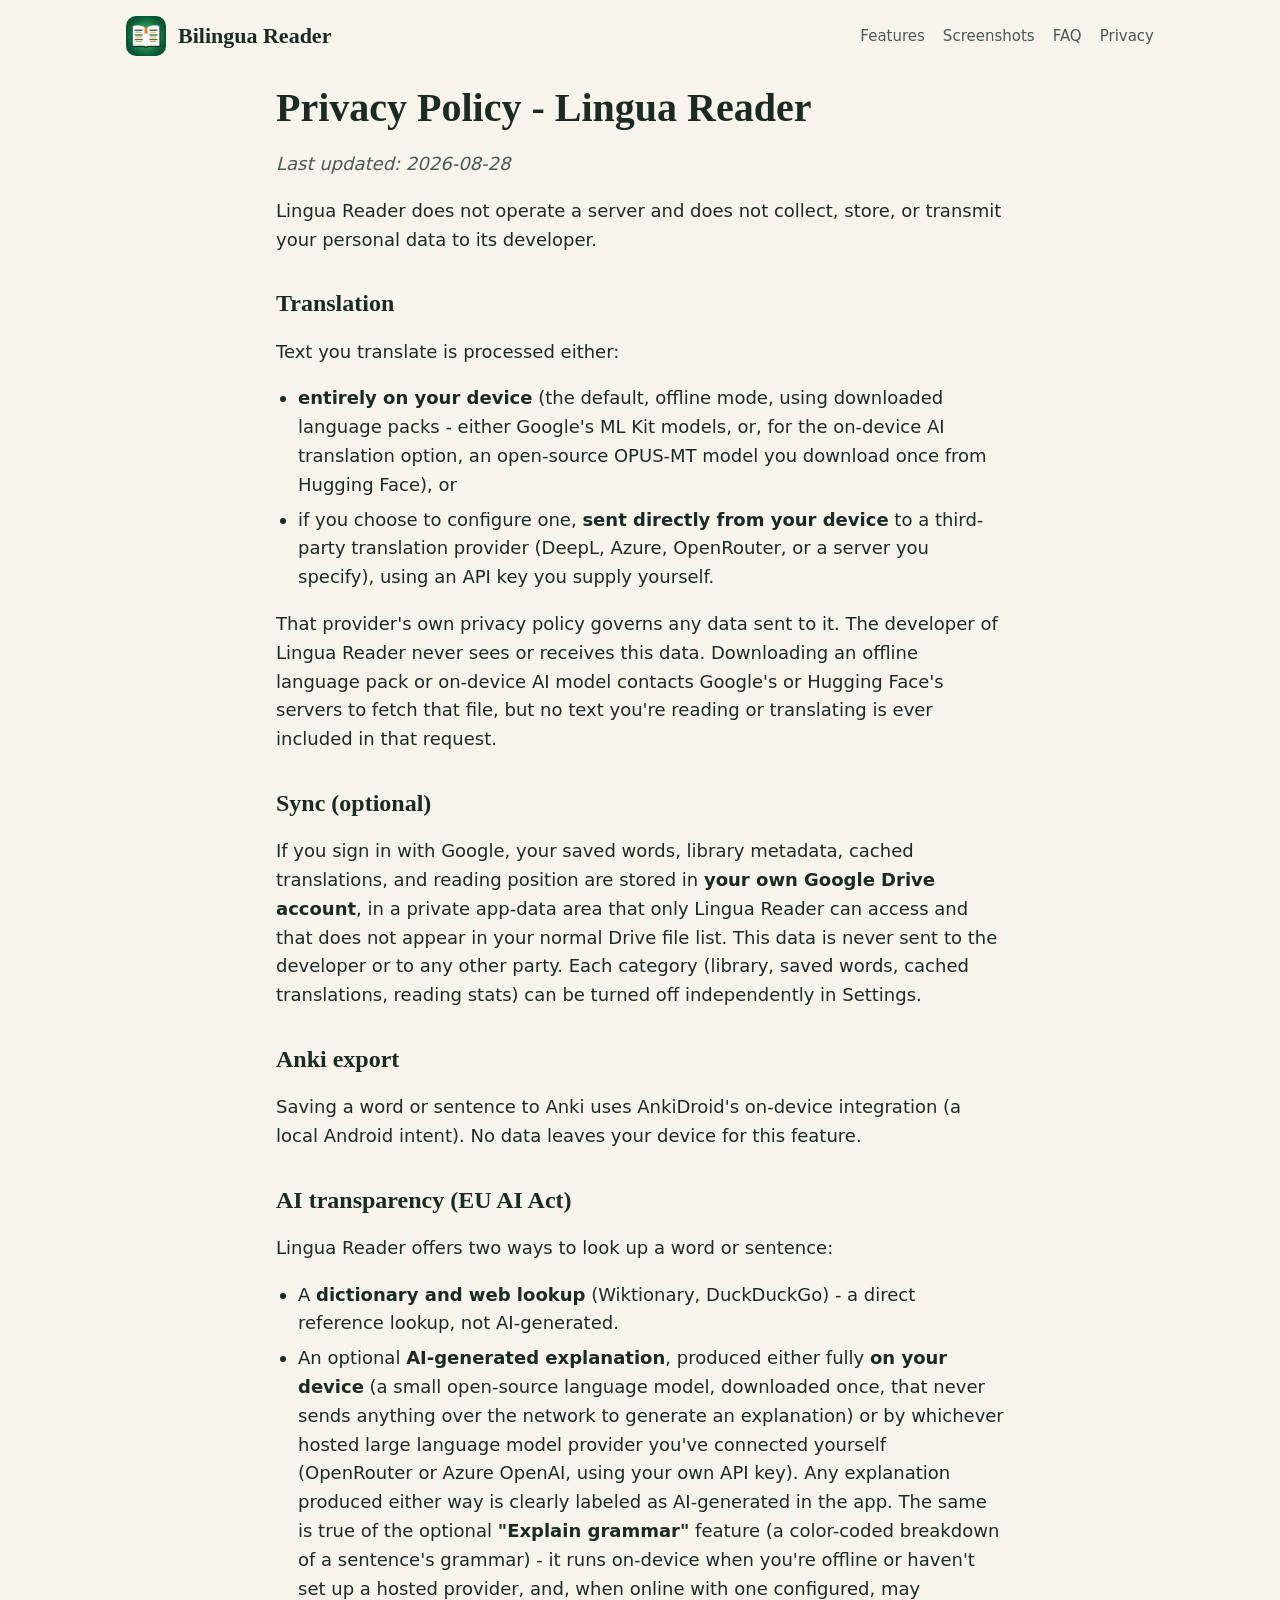
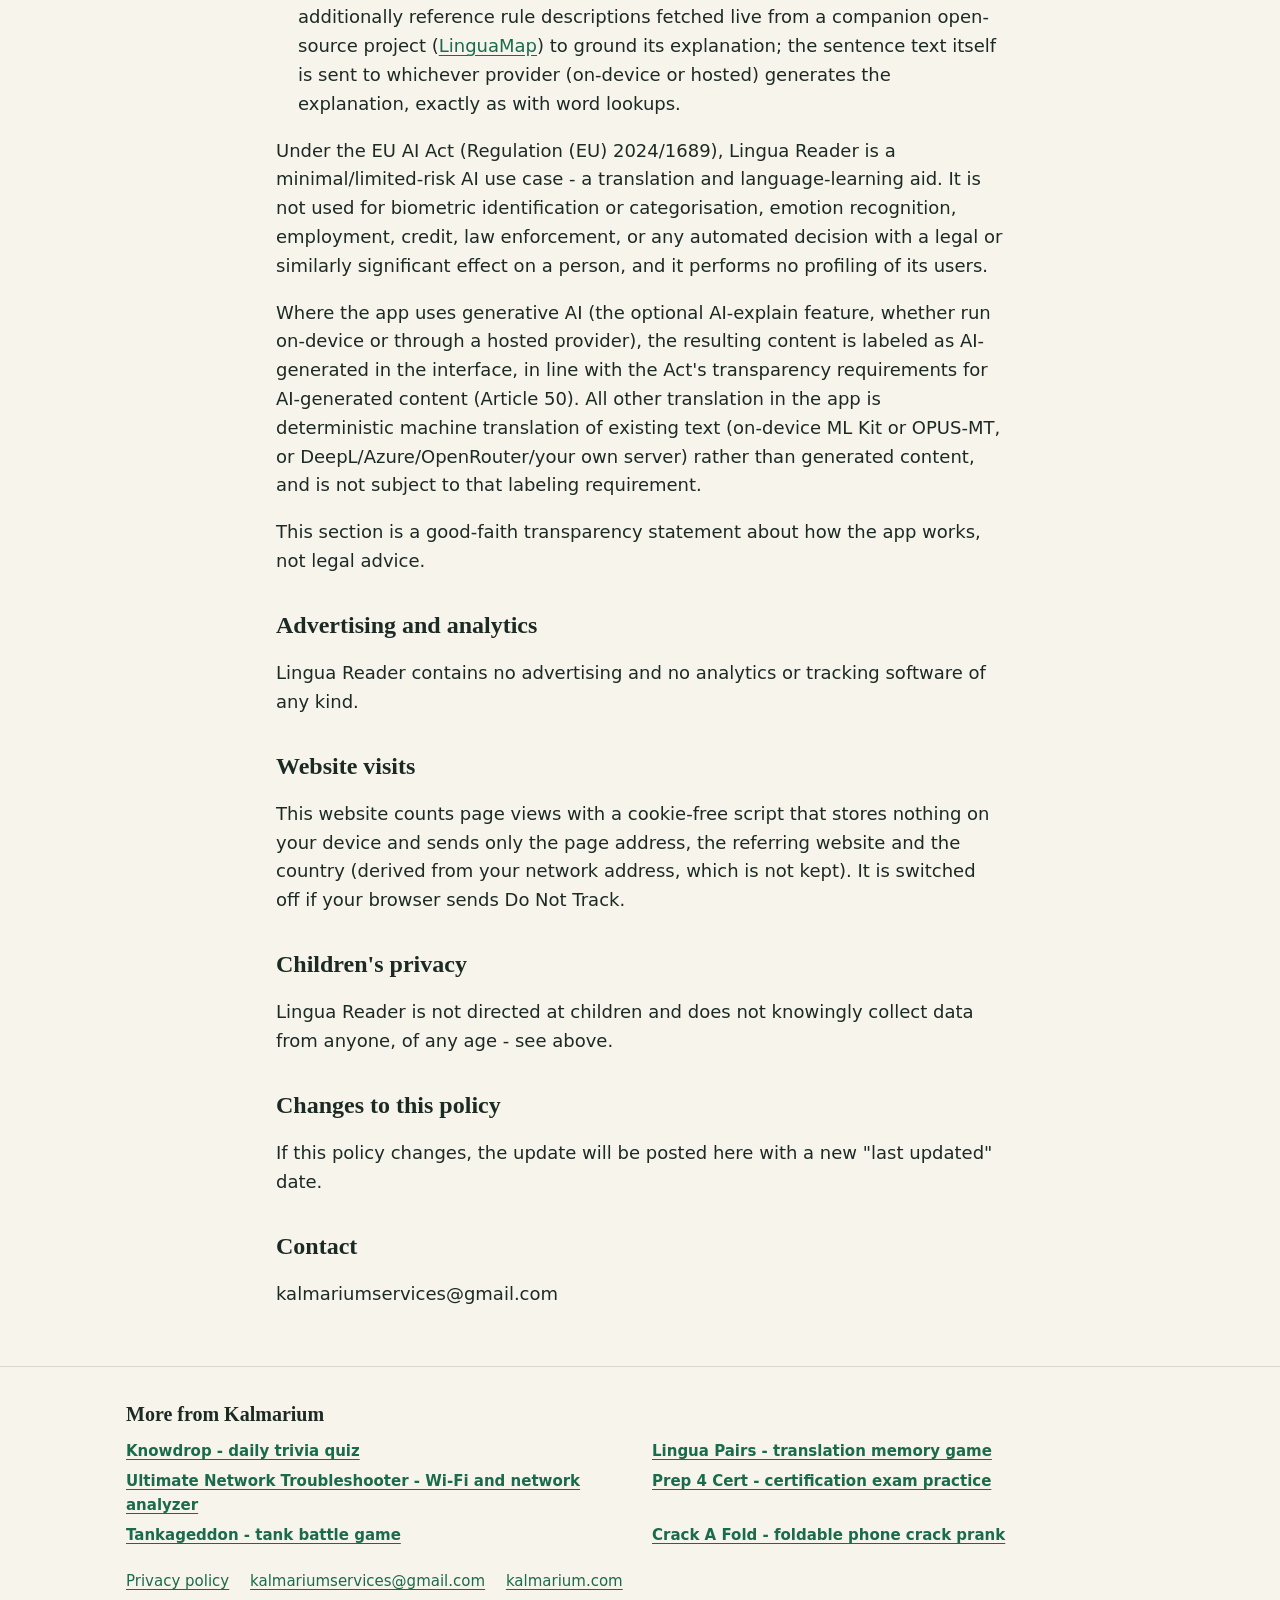
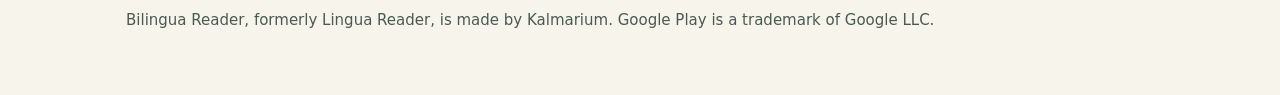
==== privacy-policy.html @ aeceac7e "Add landing page, privacy policy HTML, SEO files and Pages config for bilingua.kalmarium.com Static " ====
<!doctype html>
<html lang="en">
<head>
<meta charset="utf-8">
<meta name="viewport" content="width=device-width, initial-scale=1">
<title>Privacy Policy - Bilingua Reader (Lingua Reader)</title>
<meta name="description" content="Privacy policy for Bilingua Reader, formerly Lingua Reader: no developer server, translation can run on your device, sync uses your own Google Drive.">
<link rel="canonical" href="https://bilingua.kalmarium.com/privacy-policy.html">
<meta name="theme-color" content="#1a6b4b">
<link rel="icon" type="image/png" href="/img/favicon.png">
<link rel="apple-touch-icon" href="/img/apple-touch-icon.png">
<meta property="og:site_name" content="Bilingua Reader">
<meta property="og:type" content="website">
<meta property="og:title" content="Privacy Policy - Bilingua Reader (Lingua Reader)">
<meta property="og:description" content="Privacy policy for Bilingua Reader, formerly Lingua Reader: no developer server, translation can run on your device, sync uses your own Google Drive.">
<meta property="og:url" content="https://bilingua.kalmarium.com/privacy-policy.html">
<meta property="og:image" content="https://bilingua.kalmarium.com/img/og-image.jpg">
<meta property="og:image:width" content="1200">
<meta property="og:image:height" content="630">
<meta property="og:image:alt" content="Bilingua Reader showing a book with each sentence translated underneath">
<meta name="twitter:card" content="summary_large_image">
<meta name="twitter:title" content="Privacy Policy - Bilingua Reader (Lingua Reader)">
<meta name="twitter:description" content="Privacy policy for Bilingua Reader, formerly Lingua Reader: no developer server, translation can run on your device, sync uses your own Google Drive.">
<meta name="twitter:image" content="https://bilingua.kalmarium.com/img/og-image.jpg">
<link rel="stylesheet" href="/style.css">
<script defer src="https://overwatch.kalmarium.com/h.js" data-app="lingua-reader"></script>
</head>
<body>
<a class="skip" href="#main">Skip to content</a>
<header class="site">
  <div class="wrap">
    <a class="brand" href="/"><img src="/img/icon-192.png" width="40" height="40" alt="Bilingua Reader app icon">Bilingua Reader</a>
    <nav aria-label="Main">
      <a href="/#features">Features</a>
      <a href="/#screens">Screenshots</a>
      <a href="/#faq">FAQ</a>
      <a href="/privacy-policy.html">Privacy</a>
    </nav>
  </div>
</header>
<main id="main" class="wrap doc">
<h1>Privacy Policy - Lingua Reader</h1>
<p><em class="updated">Last updated: 2026-08-28</em></p>
<p>Lingua Reader does not operate a server and does not collect, store, or transmit your personal data to its developer.</p>
<h2>Translation</h2>
<p>Text you translate is processed either:</p>
<ul>
<li><strong>entirely on your device</strong> (the default, offline mode, using downloaded language packs - either Google's ML Kit models, or, for the on-device AI translation option, an open-source OPUS-MT model you download once from Hugging Face), or</li>
<li>if you choose to configure one, <strong>sent directly from your device</strong> to a third-party translation provider (DeepL, Azure, OpenRouter, or a server you specify), using an API key you supply yourself.</li>
</ul>
<p>That provider's own privacy policy governs any data sent to it. The developer of Lingua Reader never sees or receives this data. Downloading an offline language pack or on-device AI model contacts Google's or Hugging Face's servers to fetch that file, but no text you're reading or translating is ever included in that request.</p>
<h2>Sync (optional)</h2>
<p>If you sign in with Google, your saved words, library metadata, cached translations, and reading position are stored in <strong>your own Google Drive account</strong>, in a private app-data area that only Lingua Reader can access and that does not appear in your normal Drive file list. This data is never sent to the developer or to any other party. Each category (library, saved words, cached translations, reading stats) can be turned off independently in Settings.</p>
<h2>Anki export</h2>
<p>Saving a word or sentence to Anki uses AnkiDroid's on-device integration (a local Android intent). No data leaves your device for this feature.</p>
<h2>AI transparency (EU AI Act)</h2>
<p>Lingua Reader offers two ways to look up a word or sentence:</p>
<ul>
<li>A <strong>dictionary and web lookup</strong> (Wiktionary, DuckDuckGo) - a direct reference lookup, not AI-generated.</li>
<li>An optional <strong>AI-generated explanation</strong>, produced either fully <strong>on your device</strong> (a small open-source language model, downloaded once, that never sends anything over the network to generate an explanation) or by whichever hosted large language model provider you've connected yourself (OpenRouter or Azure OpenAI, using your own API key). Any explanation produced either way is clearly labeled as AI-generated in the app. The same is true of the optional <strong>"Explain grammar"</strong> feature (a color-coded breakdown of a sentence's grammar) - it runs on-device when you're offline or haven't set up a hosted provider, and, when online with one configured, may additionally reference rule descriptions fetched live from a companion open-source project (<a href="https://github.com/gaborkalmar83/Lucy">LinguaMap</a>) to ground its explanation; the sentence text itself is sent to whichever provider (on-device or hosted) generates the explanation, exactly as with word lookups.</li>
</ul>
<p>Under the EU AI Act (Regulation (EU) 2024/1689), Lingua Reader is a minimal/limited-risk AI use case - a translation and language-learning aid. It is not used for biometric identification or categorisation, emotion recognition, employment, credit, law enforcement, or any automated decision with a legal or similarly significant effect on a person, and it performs no profiling of its users.</p>
<p>Where the app uses generative AI (the optional AI-explain feature, whether run on-device or through a hosted provider), the resulting content is labeled as AI-generated in the interface, in line with the Act's transparency requirements for AI-generated content (Article 50). All other translation in the app is deterministic machine translation of existing text (on-device ML Kit or OPUS-MT, or DeepL/Azure/OpenRouter/your own server) rather than generated content, and is not subject to that labeling requirement.</p>
<p>This section is a good-faith transparency statement about how the app works, not legal advice.</p>
<h2>Advertising and analytics</h2>
<p>Lingua Reader contains no advertising and no analytics or tracking software of any kind.</p>
<h2>Website visits</h2>
<p>This website counts page views with a cookie-free script that stores nothing on your device and sends only the page address, the referring website and the country (derived from your network address, which is not kept). It is switched off if your browser sends Do Not Track.</p>
<h2>Children's privacy</h2>
<p>Lingua Reader is not directed at children and does not knowingly collect data from anyone, of any age - see above.</p>
<h2>Changes to this policy</h2>
<p>If this policy changes, the update will be posted here with a new "last updated" date.</p>
<h2>Contact</h2>
<p>kalmariumservices@gmail.com</p>
</main>
<footer class="site">
  <div class="wrap">
    <h2>More from Kalmarium</h2>
    <ul class="more">
      <li><a href="https://knowdrop.kalmarium.com">Knowdrop - daily trivia quiz</a></li>
      <li><a href="https://lingua.kalmarium.com">Lingua Pairs - translation memory game</a></li>
      <li><a href="https://netcheck.kalmarium.com">Ultimate Network Troubleshooter - Wi-Fi and network analyzer</a></li>
      <li><a href="https://prep4cert.kalmarium.com">Prep 4 Cert - certification exam practice</a></li>
      <li><a href="https://tankageddon.kalmarium.com">Tankageddon - tank battle game</a></li>
      <li><a href="https://crackafold.kalmarium.com">Crack A Fold - foldable phone crack prank</a></li>
    </ul>
    <p class="legal"><a href="/privacy-policy.html">Privacy policy</a> <a href="mailto:kalmariumservices@gmail.com">kalmariumservices@gmail.com</a> <a href="https://kalmarium.com">kalmarium.com</a></p>
    <p>Bilingua Reader, formerly Lingua Reader, is made by Kalmarium. Google Play is a trademark of Google LLC.</p>
  </div>
</footer>
</body>
</html>
---- style.css ----
:root {
  --bg: #f7f4ec;
  --surface: #ffffff;
  --surface-2: #eef5f0;
  --ink: #1c2a24;
  --muted: #4a5a52;
  --green: #1a6b4b;
  --green-ink: #ffffff;
  --accent: #a3560f;
  --line: #d9d6cb;
  --radius: 16px;
  --serif: Georgia, Cambria, "Times New Roman", serif;
  --sans: system-ui, -apple-system, "Segoe UI", Roboto, "Helvetica Neue", Arial, sans-serif;
}
@media (prefers-color-scheme: dark) {
  :root {
    --bg: #121a16;
    --surface: #1a2520;
    --surface-2: #1f2d26;
    --ink: #eee9dd;
    --muted: #b7c2ba;
    --green: #6fd3a0;
    --green-ink: #0e1e16;
    --accent: #e8a05a;
    --line: #2f3d36;
  }
}
* { box-sizing: border-box; }
html { scroll-behavior: smooth; }
body {
  margin: 0;
  background: var(--bg);
  color: var(--ink);
  font: 17px/1.6 var(--sans);
  -webkit-text-size-adjust: 100%;
}
img { max-width: 100%; height: auto; }
a { color: var(--green); text-underline-offset: 3px; }
a:hover { text-decoration-thickness: 2px; }
a:focus-visible, summary:focus-visible { outline: 3px solid var(--accent); outline-offset: 3px; border-radius: 6px; }
.wrap { max-width: 1060px; margin: 0 auto; padding: 0 16px; }
.skip { position: absolute; left: -999px; top: 0; background: var(--green); color: var(--green-ink); padding: 8px 14px; z-index: 10; }
.skip:focus { left: 8px; top: 8px; }

header.site { padding: 16px 0; }
header.site .wrap { display: flex; align-items: center; justify-content: space-between; gap: 12px; flex-wrap: wrap; }
.brand { display: flex; align-items: center; gap: 12px; text-decoration: none; color: var(--ink); font: 700 22px/1.1 var(--serif); }
.brand img { border-radius: 10px; display: block; }
header.site nav { display: flex; gap: 18px; flex-wrap: wrap; font-size: 15px; }
header.site nav a { color: var(--muted); text-decoration: none; padding: 4px 0; }
header.site nav a:hover { color: var(--green); text-decoration: underline; }

.hero { display: grid; gap: 28px; padding: 24px 0 40px; align-items: center; }
.hero h1 { font: 700 clamp(32px, 7vw, 52px)/1.1 var(--serif); margin: 0 0 14px; letter-spacing: -0.01em; }
.hero h1 em { font-style: normal; color: var(--green); }
.lead { font-size: 19px; color: var(--muted); margin: 0 0 22px; max-width: 34em; }
.cta { display: flex; flex-wrap: wrap; align-items: center; gap: 14px 20px; }
.badge { display: inline-block; line-height: 0; border-radius: 10px; }
.badge svg { display: block; height: 56px; width: auto; }
.price-note { margin: 0; font-size: 15px; color: var(--muted); }
.price-note strong { color: var(--ink); }
.pills { list-style: none; padding: 0; margin: 22px 0 0; display: flex; flex-wrap: wrap; gap: 8px; }
.pills li { background: var(--surface-2); color: var(--green); font-weight: 600; font-size: 14px; padding: 5px 12px; border-radius: 999px; border: 1px solid var(--line); }
.hero-shot { justify-self: center; }
.phone { background: #15201b; border-radius: 34px; padding: 10px; width: min(300px, 78vw); box-shadow: 0 18px 40px rgba(0, 0, 0, 0.18); }
.phone img { display: block; border-radius: 25px; width: 100%; }

section { padding: 34px 0; }
section > .wrap > h2, section h2.title { font: 700 clamp(26px, 4.5vw, 34px)/1.2 var(--serif); margin: 0 0 8px; }
.sub { color: var(--muted); margin: 0 0 24px; max-width: 40em; }

.features { display: grid; gap: 14px; grid-template-columns: 1fr; }
.card { background: var(--surface); border: 1px solid var(--line); border-radius: var(--radius); padding: 18px 20px; }
.card h3 { margin: 0 0 6px; font: 700 19px/1.3 var(--serif); }
.card h3::before { content: ""; display: inline-block; width: 10px; height: 10px; border-radius: 50%; background: var(--accent); margin-right: 9px; vertical-align: 1px; }
.card p { margin: 0; color: var(--muted); font-size: 16px; }

.shots { display: grid; gap: 22px; grid-template-columns: repeat(2, 1fr); }
.shots figure { margin: 0; text-align: center; }
.shots img { border-radius: 14px; border: 1px solid var(--line); background: var(--surface); width: 100%; max-width: 260px; }
.shots figcaption { font-size: 14px; color: var(--muted); margin-top: 8px; }

.two { display: grid; gap: 14px; }
.facts { margin: 0; padding-left: 20px; color: var(--muted); }
.facts li { margin: 6px 0; }
.facts strong { color: var(--ink); }

details { background: var(--surface); border: 1px solid var(--line); border-radius: 12px; padding: 0 18px; margin: 0 0 10px; }
summary { cursor: pointer; font-weight: 650; padding: 14px 0; }
details p { margin: 0 0 14px; color: var(--muted); }

.band { background: var(--surface-2); border-top: 1px solid var(--line); border-bottom: 1px solid var(--line); }
.band .cta { margin-top: 4px; }

footer.site { padding: 34px 0 48px; font-size: 15px; color: var(--muted); border-top: 1px solid var(--line); }
footer.site h2 { font: 700 20px/1.3 var(--serif); color: var(--ink); margin: 0 0 12px; }
.more { list-style: none; margin: 0 0 22px; padding: 0; display: grid; gap: 6px 24px; grid-template-columns: 1fr; }
.more a { font-weight: 600; }
.legal a { margin-right: 16px; }

/* Privacy policy page */
.doc { max-width: 760px; padding-bottom: 40px; }
.doc h1 { font: 700 clamp(28px, 6vw, 40px)/1.2 var(--serif); margin: 12px 0 4px; }
.doc h2 { font: 700 24px/1.3 var(--serif); margin: 34px 0 8px; }
.doc em.updated { color: var(--muted); }
.doc ul { padding-left: 22px; }
.doc li { margin: 6px 0; }

@media (min-width: 720px) {
  body { font-size: 18px; }
  .hero { grid-template-columns: 1.25fr 0.75fr; padding: 40px 0 56px; }
  .features { grid-template-columns: repeat(2, 1fr); }
  .shots { grid-template-columns: repeat(4, 1fr); }
  .two { grid-template-columns: repeat(2, 1fr); }
  .more { grid-template-columns: repeat(2, 1fr); }
}
@media (min-width: 980px) {
  .features { grid-template-columns: repeat(3, 1fr); }
}
@media (prefers-reduced-motion: reduce) {
  html { scroll-behavior: auto; }
}
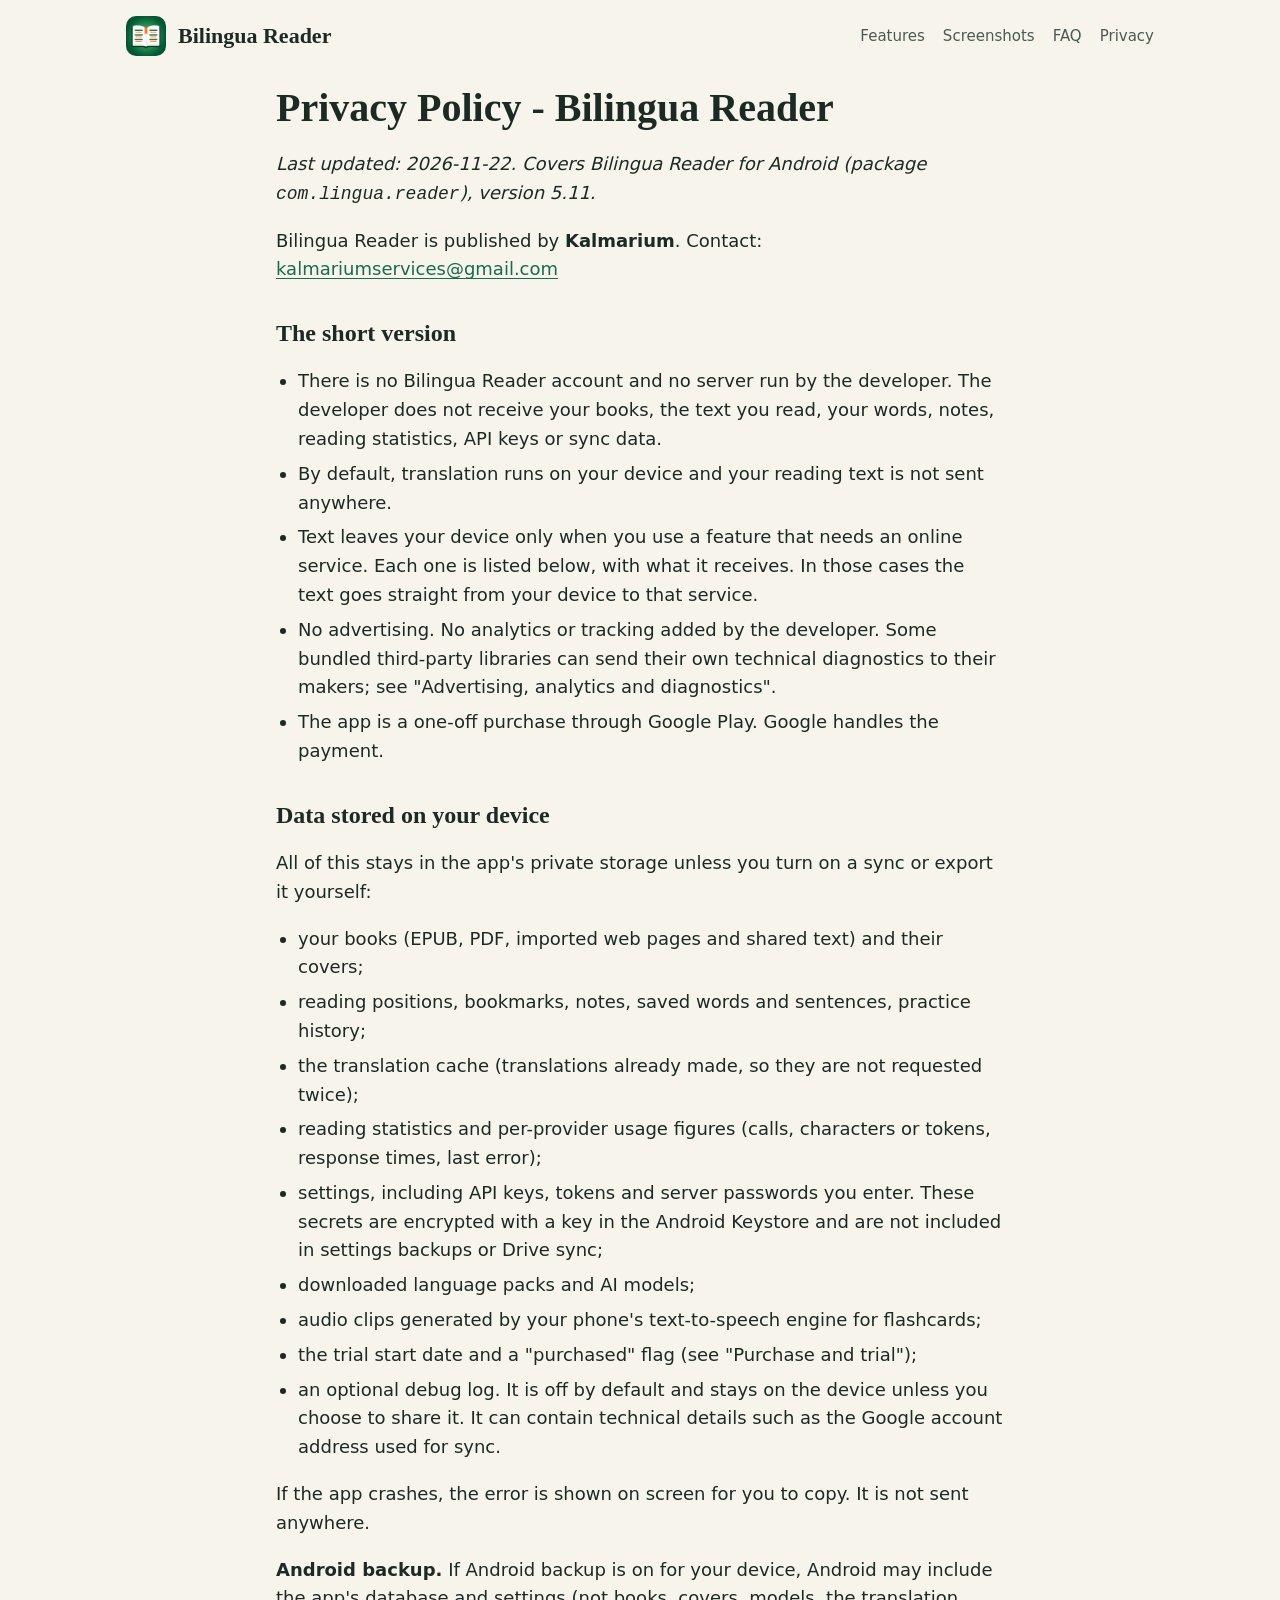
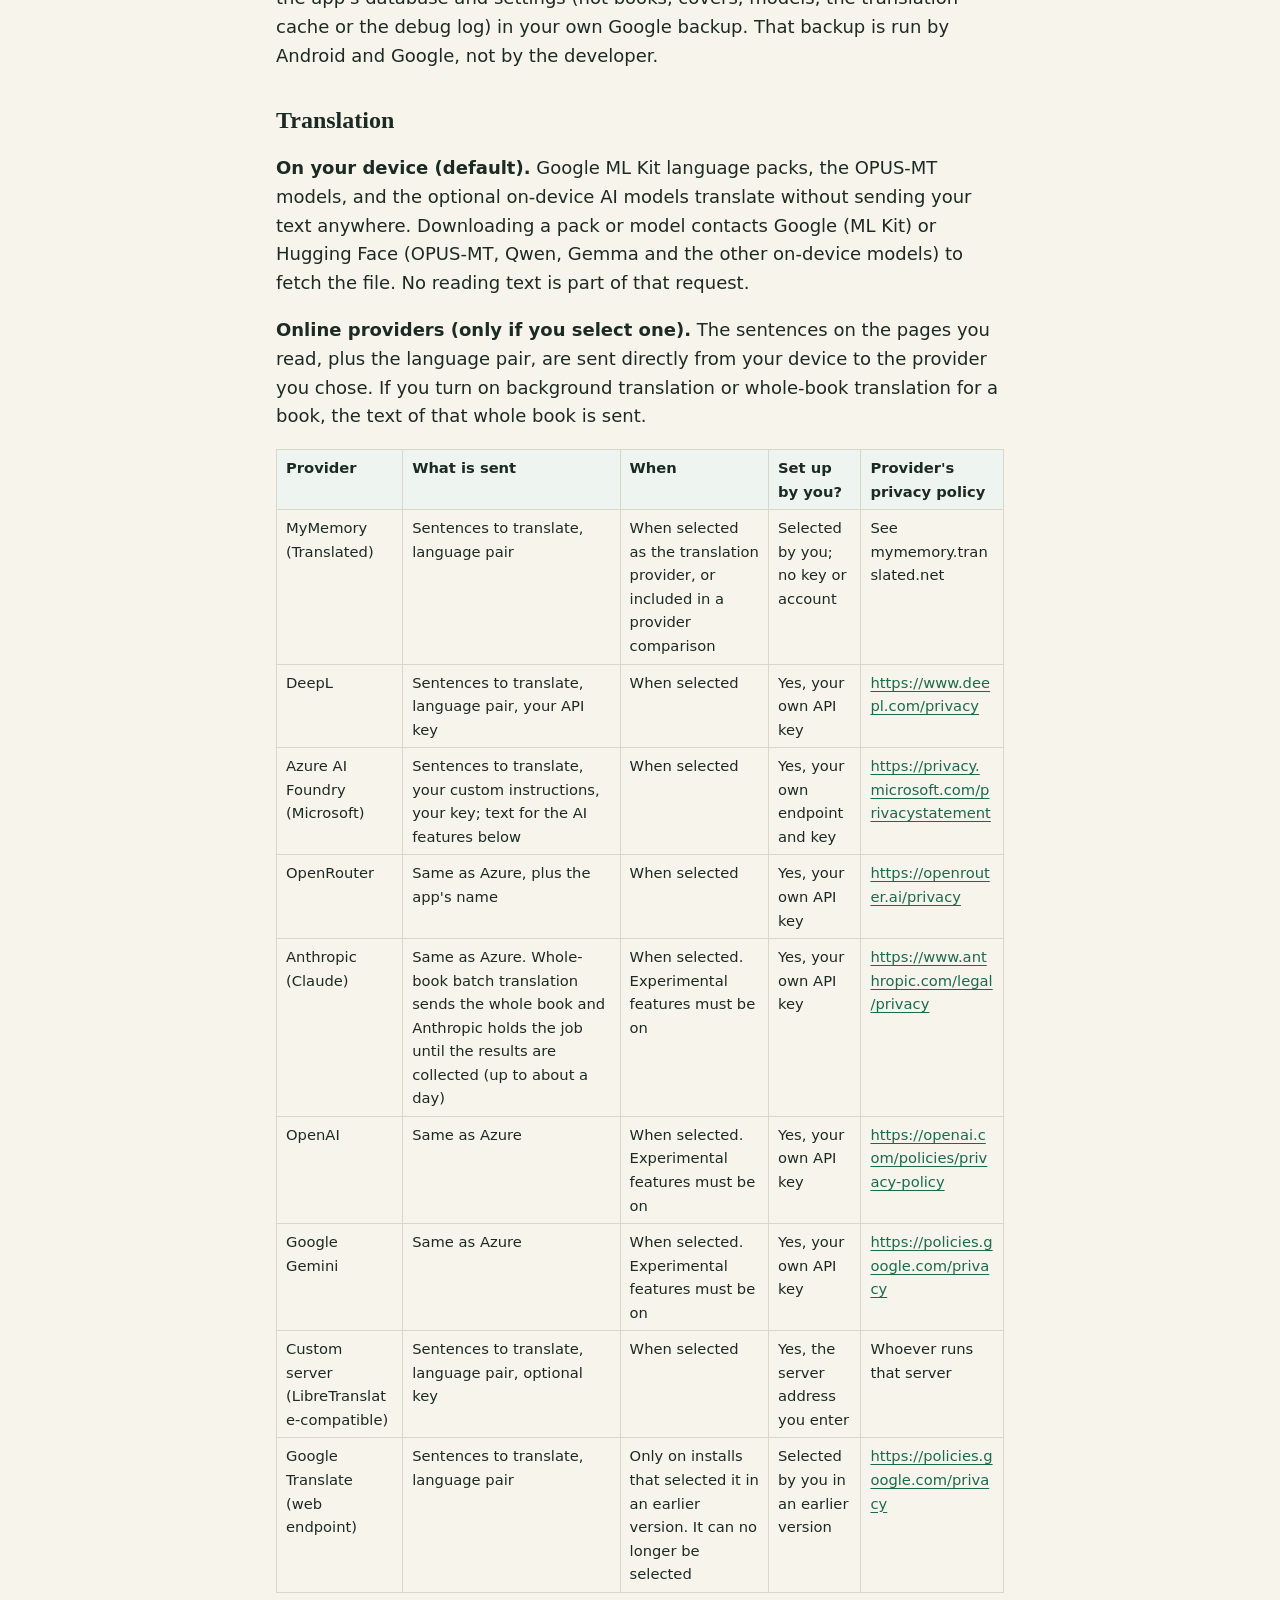
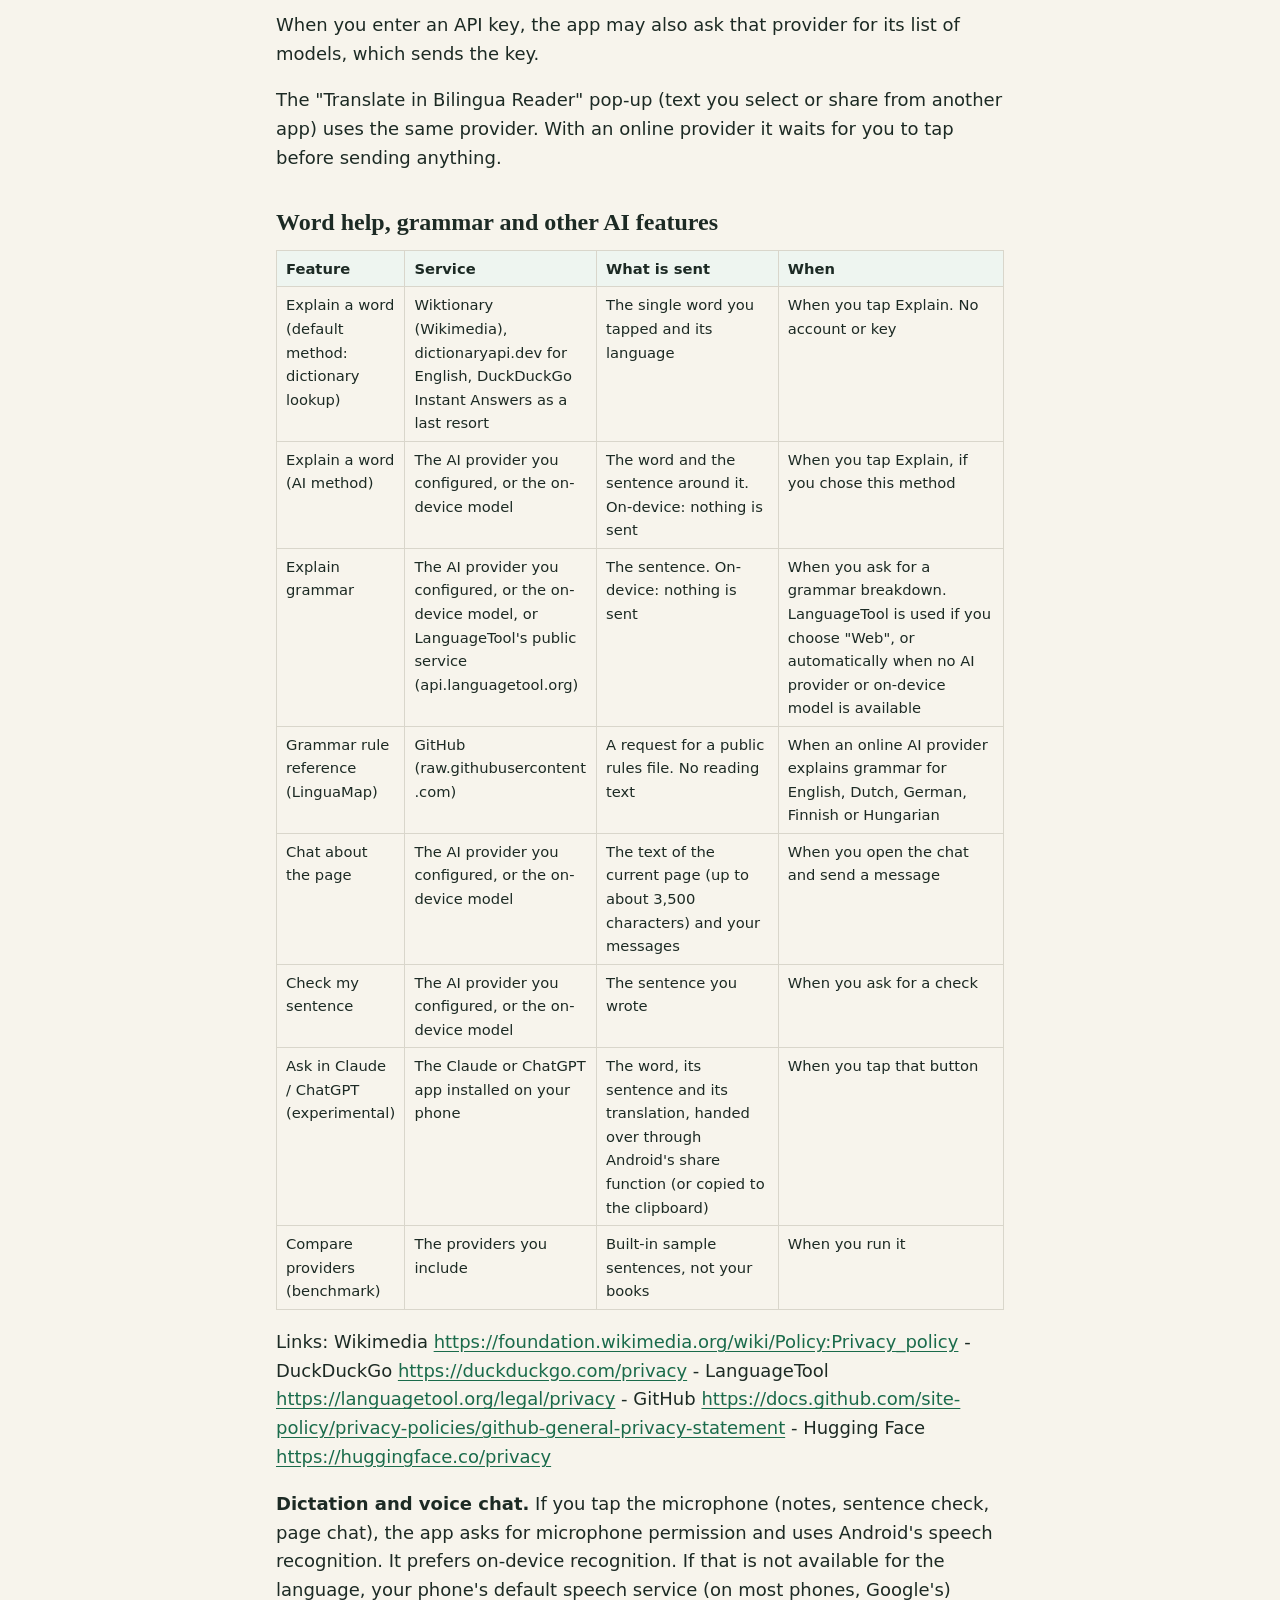
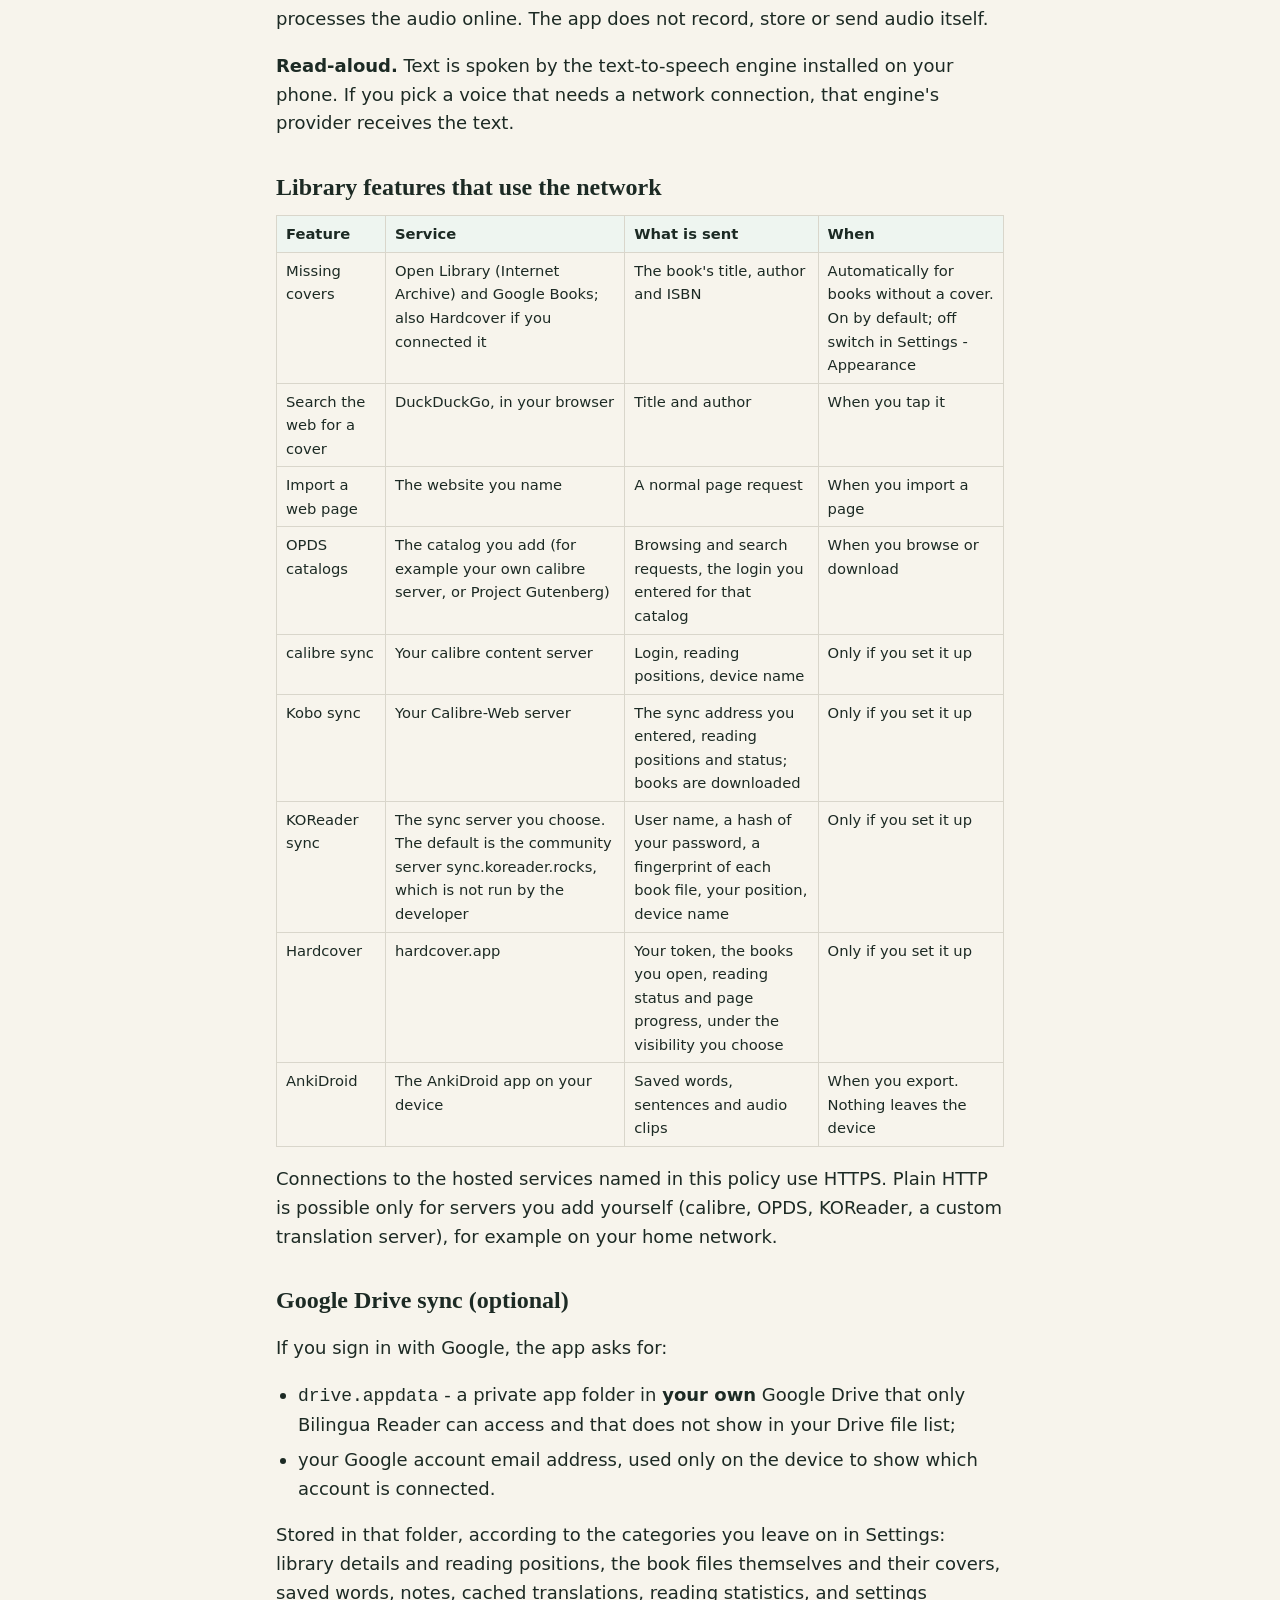
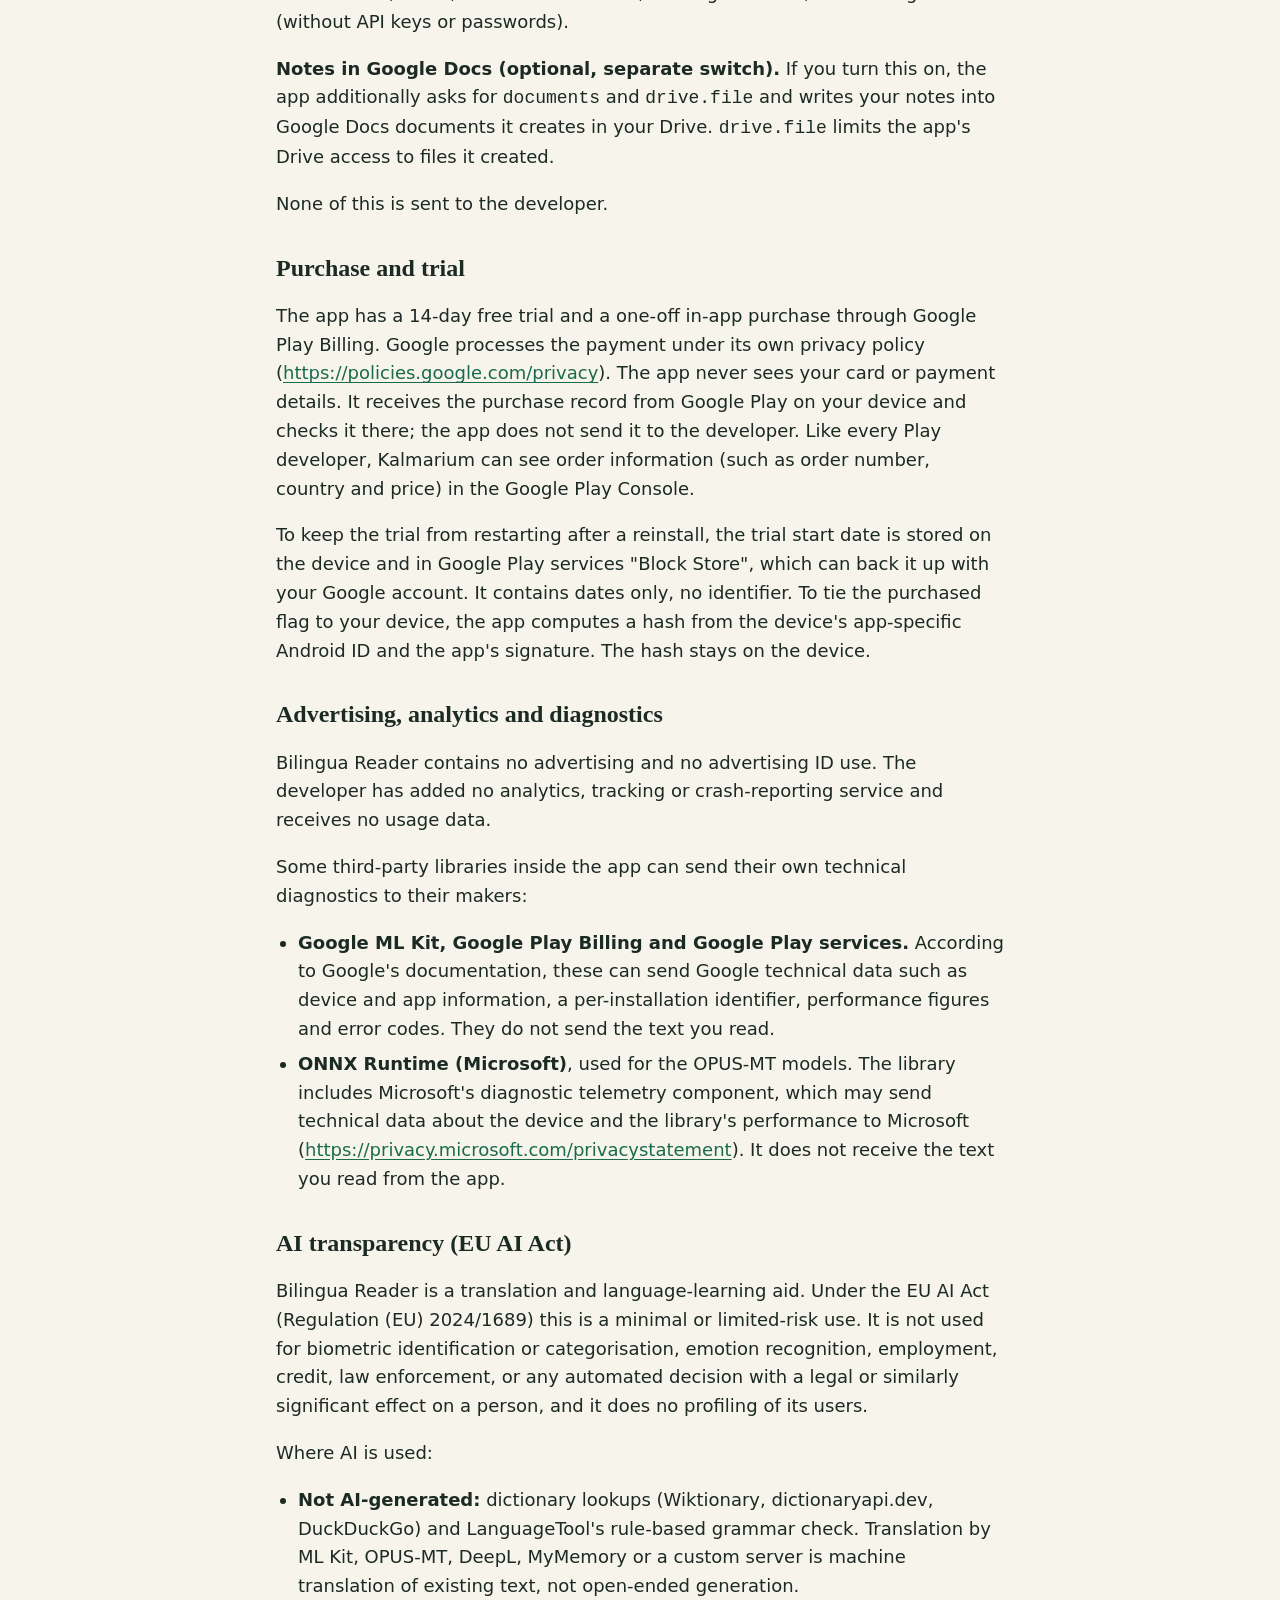
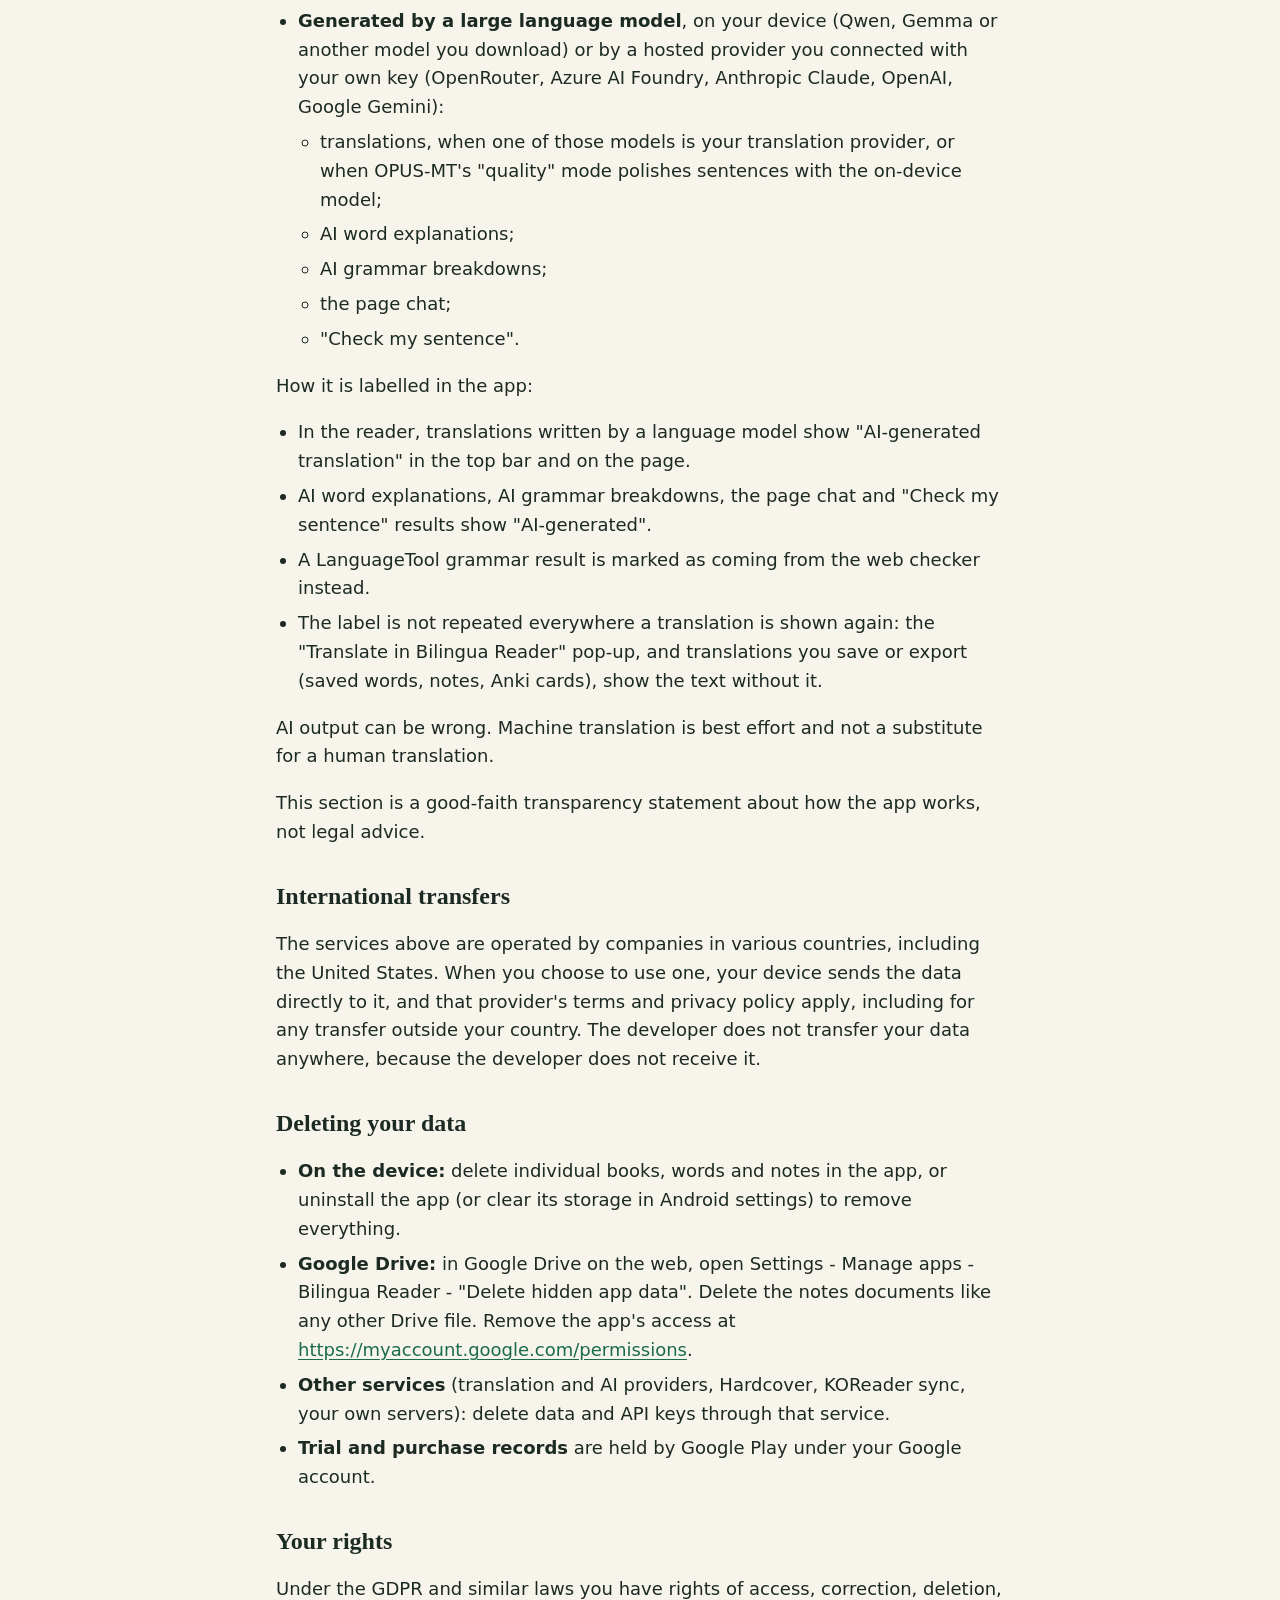
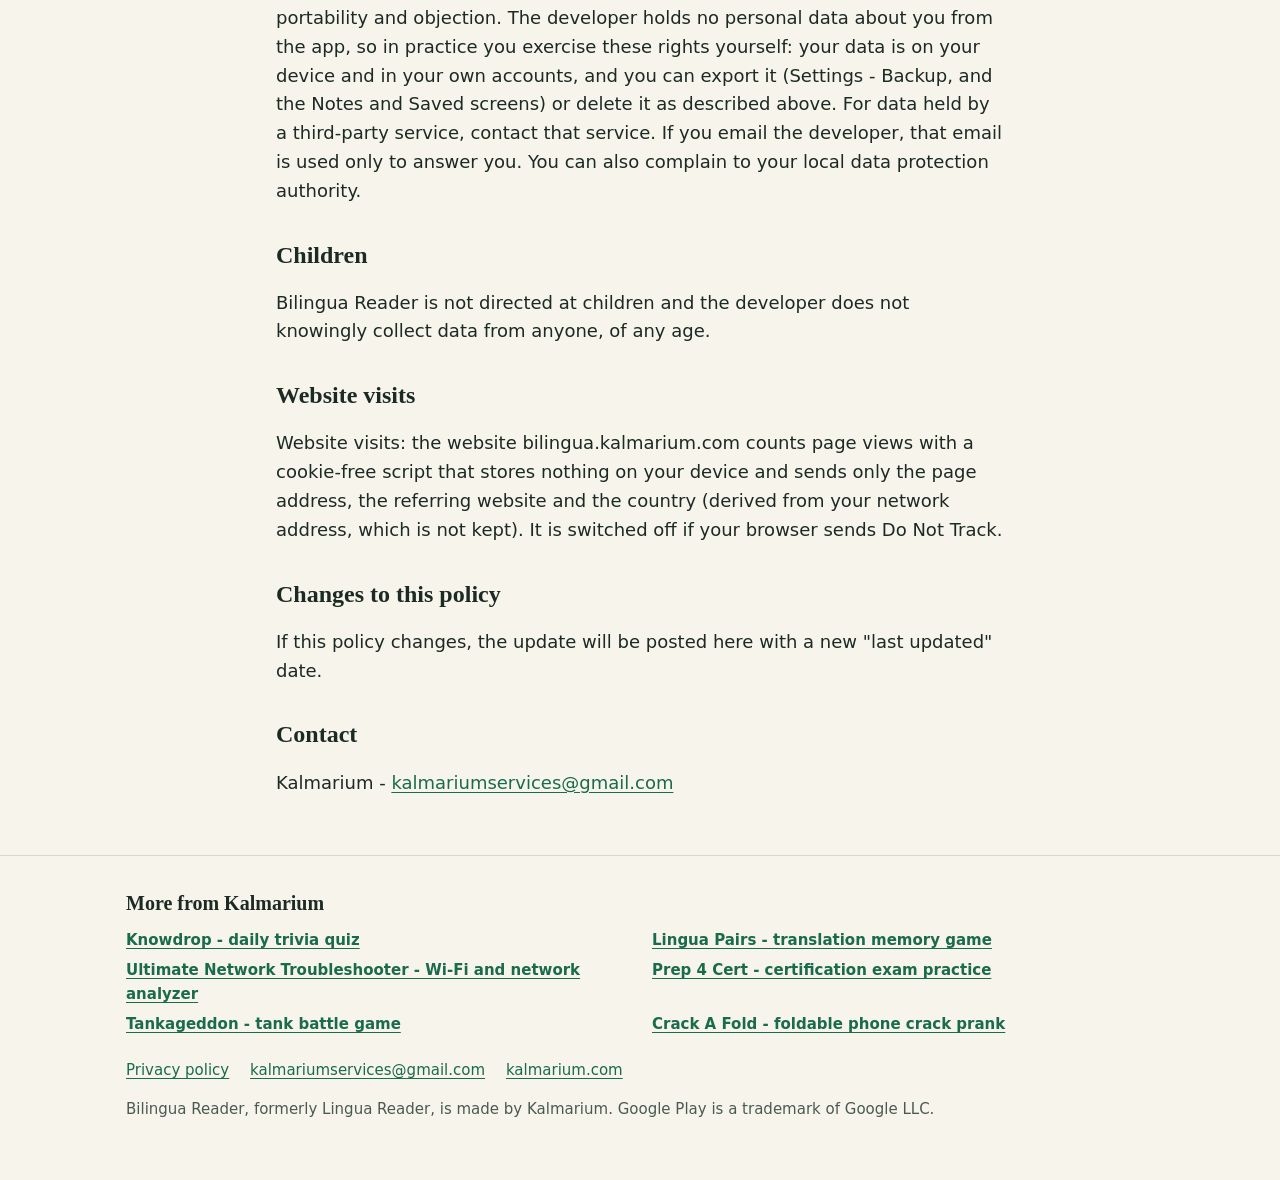
==== commit 2d8d0940: "Privacy policy rewritten to match app 5.11: all providers, sync integrations, billing, diagnostics, " ====
--- a/privacy-policy.html
+++ b/privacy-policy.html
@@ -3,24 +3,24 @@
 <head>
 <meta charset="utf-8">
 <meta name="viewport" content="width=device-width, initial-scale=1">
-<title>Privacy Policy - Bilingua Reader (Lingua Reader)</title>
-<meta name="description" content="Privacy policy for Bilingua Reader, formerly Lingua Reader: no developer server, translation can run on your device, sync uses your own Google Drive.">
+<title>Privacy Policy - Bilingua Reader</title>
+<meta name="description" content="Privacy policy for Bilingua Reader: no developer server, no ads, translation on your device by default, and exactly which optional services receive text when you use them.">
 <link rel="canonical" href="https://bilingua.kalmarium.com/privacy-policy.html">
 <meta name="theme-color" content="#1a6b4b">
 <link rel="icon" type="image/png" href="/img/favicon.png">
 <link rel="apple-touch-icon" href="/img/apple-touch-icon.png">
 <meta property="og:site_name" content="Bilingua Reader">
 <meta property="og:type" content="website">
-<meta property="og:title" content="Privacy Policy - Bilingua Reader (Lingua Reader)">
-<meta property="og:description" content="Privacy policy for Bilingua Reader, formerly Lingua Reader: no developer server, translation can run on your device, sync uses your own Google Drive.">
+<meta property="og:title" content="Privacy Policy - Bilingua Reader">
+<meta property="og:description" content="Privacy policy for Bilingua Reader: no developer server, no ads, and exactly which optional services receive text.">
 <meta property="og:url" content="https://bilingua.kalmarium.com/privacy-policy.html">
 <meta property="og:image" content="https://bilingua.kalmarium.com/img/og-image.jpg">
 <meta property="og:image:width" content="1200">
 <meta property="og:image:height" content="630">
 <meta property="og:image:alt" content="Bilingua Reader showing a book with each sentence translated underneath">
 <meta name="twitter:card" content="summary_large_image">
-<meta name="twitter:title" content="Privacy Policy - Bilingua Reader (Lingua Reader)">
-<meta name="twitter:description" content="Privacy policy for Bilingua Reader, formerly Lingua Reader: no developer server, translation can run on your device, sync uses your own Google Drive.">
+<meta name="twitter:title" content="Privacy Policy - Bilingua Reader">
+<meta name="twitter:description" content="Privacy policy for Bilingua Reader: no developer server, no ads, and exactly which optional services receive text.">
 <meta name="twitter:image" content="https://bilingua.kalmarium.com/img/og-image.jpg">
 <link rel="stylesheet" href="/style.css">
 <script defer src="https://overwatch.kalmarium.com/h.js" data-app="lingua-reader"></script>
@@ -39,39 +39,300 @@
   </div>
 </header>
 <main id="main" class="wrap doc">
-<h1>Privacy Policy - Lingua Reader</h1>
-<p><em class="updated">Last updated: 2026-08-28</em></p>
-<p>Lingua Reader does not operate a server and does not collect, store, or transmit your personal data to its developer.</p>
+<h1>Privacy Policy - Bilingua Reader</h1>
+<p><em>Last updated: 2026-11-22. Covers Bilingua Reader for Android (package <code>com.lingua.reader</code>), version 5.11.</em></p>
+<p>Bilingua Reader is published by <strong>Kalmarium</strong>. Contact: <a href="mailto:kalmariumservices@gmail.com">kalmariumservices@gmail.com</a></p>
+<h2>The short version</h2>
+<ul>
+<li>There is no Bilingua Reader account and no server run by the developer. The developer does not receive your books, the text you read, your words, notes, reading statistics, API keys or sync data.</li>
+<li>By default, translation runs on your device and your reading text is not sent anywhere.</li>
+<li>Text leaves your device only when you use a feature that needs an online service. Each one is listed below, with what it receives. In those cases the text goes straight from your device to that service.</li>
+<li>No advertising. No analytics or tracking added by the developer. Some bundled third-party libraries can send their own technical diagnostics to their makers; see &quot;Advertising, analytics and diagnostics&quot;.</li>
+<li>The app is a one-off purchase through Google Play. Google handles the payment.</li>
+</ul>
+<h2>Data stored on your device</h2>
+<p>All of this stays in the app&#39;s private storage unless you turn on a sync or export it yourself:</p>
+<ul>
+<li>your books (EPUB, PDF, imported web pages and shared text) and their covers;</li>
+<li>reading positions, bookmarks, notes, saved words and sentences, practice history;</li>
+<li>the translation cache (translations already made, so they are not requested twice);</li>
+<li>reading statistics and per-provider usage figures (calls, characters or tokens, response times, last error);</li>
+<li>settings, including API keys, tokens and server passwords you enter. These secrets are encrypted with a key in the Android Keystore and are not included in settings backups or Drive sync;</li>
+<li>downloaded language packs and AI models;</li>
+<li>audio clips generated by your phone&#39;s text-to-speech engine for flashcards;</li>
+<li>the trial start date and a &quot;purchased&quot; flag (see &quot;Purchase and trial&quot;);</li>
+<li>an optional debug log. It is off by default and stays on the device unless you choose to share it. It can contain technical details such as the Google account address used for sync.</li>
+</ul>
+<p>If the app crashes, the error is shown on screen for you to copy. It is not sent anywhere.</p>
+<p><strong>Android backup.</strong> If Android backup is on for your device, Android may include the app&#39;s database and settings (not books, covers, models, the translation cache or the debug log) in your own Google backup. That backup is run by Android and Google, not by the developer.</p>
 <h2>Translation</h2>
-<p>Text you translate is processed either:</p>
-<ul>
-<li><strong>entirely on your device</strong> (the default, offline mode, using downloaded language packs - either Google's ML Kit models, or, for the on-device AI translation option, an open-source OPUS-MT model you download once from Hugging Face), or</li>
-<li>if you choose to configure one, <strong>sent directly from your device</strong> to a third-party translation provider (DeepL, Azure, OpenRouter, or a server you specify), using an API key you supply yourself.</li>
-</ul>
-<p>That provider's own privacy policy governs any data sent to it. The developer of Lingua Reader never sees or receives this data. Downloading an offline language pack or on-device AI model contacts Google's or Hugging Face's servers to fetch that file, but no text you're reading or translating is ever included in that request.</p>
-<h2>Sync (optional)</h2>
-<p>If you sign in with Google, your saved words, library metadata, cached translations, and reading position are stored in <strong>your own Google Drive account</strong>, in a private app-data area that only Lingua Reader can access and that does not appear in your normal Drive file list. This data is never sent to the developer or to any other party. Each category (library, saved words, cached translations, reading stats) can be turned off independently in Settings.</p>
-<h2>Anki export</h2>
-<p>Saving a word or sentence to Anki uses AnkiDroid's on-device integration (a local Android intent). No data leaves your device for this feature.</p>
+<p><strong>On your device (default).</strong> Google ML Kit language packs, the OPUS-MT models, and the optional on-device AI models translate without sending your text anywhere. Downloading a pack or model contacts Google (ML Kit) or Hugging Face (OPUS-MT, Qwen, Gemma and the other on-device models) to fetch the file. No reading text is part of that request.</p>
+<p><strong>Online providers (only if you select one).</strong> The sentences on the pages you read, plus the language pair, are sent directly from your device to the provider you chose. If you turn on background translation or whole-book translation for a book, the text of that whole book is sent.</p>
+<div class="table-wrap"><table>
+<thead>
+<tr>
+<th>Provider</th>
+<th>What is sent</th>
+<th>When</th>
+<th>Set up by you?</th>
+<th>Provider&#39;s privacy policy</th>
+</tr>
+</thead>
+<tbody><tr>
+<td>MyMemory (Translated)</td>
+<td>Sentences to translate, language pair</td>
+<td>When selected as the translation provider, or included in a provider comparison</td>
+<td>Selected by you; no key or account</td>
+<td>See mymemory.translated.net</td>
+</tr>
+<tr>
+<td>DeepL</td>
+<td>Sentences to translate, language pair, your API key</td>
+<td>When selected</td>
+<td>Yes, your own API key</td>
+<td><a href="https://www.deepl.com/privacy">https://www.deepl.com/privacy</a></td>
+</tr>
+<tr>
+<td>Azure AI Foundry (Microsoft)</td>
+<td>Sentences to translate, your custom instructions, your key; text for the AI features below</td>
+<td>When selected</td>
+<td>Yes, your own endpoint and key</td>
+<td><a href="https://privacy.microsoft.com/privacystatement">https://privacy.microsoft.com/privacystatement</a></td>
+</tr>
+<tr>
+<td>OpenRouter</td>
+<td>Same as Azure, plus the app&#39;s name</td>
+<td>When selected</td>
+<td>Yes, your own API key</td>
+<td><a href="https://openrouter.ai/privacy">https://openrouter.ai/privacy</a></td>
+</tr>
+<tr>
+<td>Anthropic (Claude)</td>
+<td>Same as Azure. Whole-book batch translation sends the whole book and Anthropic holds the job until the results are collected (up to about a day)</td>
+<td>When selected. Experimental features must be on</td>
+<td>Yes, your own API key</td>
+<td><a href="https://www.anthropic.com/legal/privacy">https://www.anthropic.com/legal/privacy</a></td>
+</tr>
+<tr>
+<td>OpenAI</td>
+<td>Same as Azure</td>
+<td>When selected. Experimental features must be on</td>
+<td>Yes, your own API key</td>
+<td><a href="https://openai.com/policies/privacy-policy">https://openai.com/policies/privacy-policy</a></td>
+</tr>
+<tr>
+<td>Google Gemini</td>
+<td>Same as Azure</td>
+<td>When selected. Experimental features must be on</td>
+<td>Yes, your own API key</td>
+<td><a href="https://policies.google.com/privacy">https://policies.google.com/privacy</a></td>
+</tr>
+<tr>
+<td>Custom server (LibreTranslate-compatible)</td>
+<td>Sentences to translate, language pair, optional key</td>
+<td>When selected</td>
+<td>Yes, the server address you enter</td>
+<td>Whoever runs that server</td>
+</tr>
+<tr>
+<td>Google Translate (web endpoint)</td>
+<td>Sentences to translate, language pair</td>
+<td>Only on installs that selected it in an earlier version. It can no longer be selected</td>
+<td>Selected by you in an earlier version</td>
+<td><a href="https://policies.google.com/privacy">https://policies.google.com/privacy</a></td>
+</tr>
+</tbody></table></div>
+<p>When you enter an API key, the app may also ask that provider for its list of models, which sends the key.</p>
+<p>The &quot;Translate in Bilingua Reader&quot; pop-up (text you select or share from another app) uses the same provider. With an online provider it waits for you to tap before sending anything.</p>
+<h2>Word help, grammar and other AI features</h2>
+<div class="table-wrap"><table>
+<thead>
+<tr>
+<th>Feature</th>
+<th>Service</th>
+<th>What is sent</th>
+<th>When</th>
+</tr>
+</thead>
+<tbody><tr>
+<td>Explain a word (default method: dictionary lookup)</td>
+<td>Wiktionary (Wikimedia), dictionaryapi.dev for English, DuckDuckGo Instant Answers as a last resort</td>
+<td>The single word you tapped and its language</td>
+<td>When you tap Explain. No account or key</td>
+</tr>
+<tr>
+<td>Explain a word (AI method)</td>
+<td>The AI provider you configured, or the on-device model</td>
+<td>The word and the sentence around it. On-device: nothing is sent</td>
+<td>When you tap Explain, if you chose this method</td>
+</tr>
+<tr>
+<td>Explain grammar</td>
+<td>The AI provider you configured, or the on-device model, or LanguageTool&#39;s public service (api.languagetool.org)</td>
+<td>The sentence. On-device: nothing is sent</td>
+<td>When you ask for a grammar breakdown. LanguageTool is used if you choose &quot;Web&quot;, or automatically when no AI provider or on-device model is available</td>
+</tr>
+<tr>
+<td>Grammar rule reference (LinguaMap)</td>
+<td>GitHub (raw.githubusercontent.com)</td>
+<td>A request for a public rules file. No reading text</td>
+<td>When an online AI provider explains grammar for English, Dutch, German, Finnish or Hungarian</td>
+</tr>
+<tr>
+<td>Chat about the page</td>
+<td>The AI provider you configured, or the on-device model</td>
+<td>The text of the current page (up to about 3,500 characters) and your messages</td>
+<td>When you open the chat and send a message</td>
+</tr>
+<tr>
+<td>Check my sentence</td>
+<td>The AI provider you configured, or the on-device model</td>
+<td>The sentence you wrote</td>
+<td>When you ask for a check</td>
+</tr>
+<tr>
+<td>Ask in Claude / ChatGPT (experimental)</td>
+<td>The Claude or ChatGPT app installed on your phone</td>
+<td>The word, its sentence and its translation, handed over through Android&#39;s share function (or copied to the clipboard)</td>
+<td>When you tap that button</td>
+</tr>
+<tr>
+<td>Compare providers (benchmark)</td>
+<td>The providers you include</td>
+<td>Built-in sample sentences, not your books</td>
+<td>When you run it</td>
+</tr>
+</tbody></table></div>
+<p>Links: Wikimedia <a href="https://foundation.wikimedia.org/wiki/Policy:Privacy_policy">https://foundation.wikimedia.org/wiki/Policy:Privacy_policy</a> - DuckDuckGo <a href="https://duckduckgo.com/privacy">https://duckduckgo.com/privacy</a> - LanguageTool <a href="https://languagetool.org/legal/privacy">https://languagetool.org/legal/privacy</a> - GitHub <a href="https://docs.github.com/site-policy/privacy-policies/github-general-privacy-statement">https://docs.github.com/site-policy/privacy-policies/github-general-privacy-statement</a> - Hugging Face <a href="https://huggingface.co/privacy">https://huggingface.co/privacy</a></p>
+<p><strong>Dictation and voice chat.</strong> If you tap the microphone (notes, sentence check, page chat), the app asks for microphone permission and uses Android&#39;s speech recognition. It prefers on-device recognition. If that is not available for the language, your phone&#39;s default speech service (on most phones, Google&#39;s) processes the audio online. The app does not record, store or send audio itself.</p>
+<p><strong>Read-aloud.</strong> Text is spoken by the text-to-speech engine installed on your phone. If you pick a voice that needs a network connection, that engine&#39;s provider receives the text.</p>
+<h2>Library features that use the network</h2>
+<div class="table-wrap"><table>
+<thead>
+<tr>
+<th>Feature</th>
+<th>Service</th>
+<th>What is sent</th>
+<th>When</th>
+</tr>
+</thead>
+<tbody><tr>
+<td>Missing covers</td>
+<td>Open Library (Internet Archive) and Google Books; also Hardcover if you connected it</td>
+<td>The book&#39;s title, author and ISBN</td>
+<td>Automatically for books without a cover. On by default; off switch in Settings - Appearance</td>
+</tr>
+<tr>
+<td>Search the web for a cover</td>
+<td>DuckDuckGo, in your browser</td>
+<td>Title and author</td>
+<td>When you tap it</td>
+</tr>
+<tr>
+<td>Import a web page</td>
+<td>The website you name</td>
+<td>A normal page request</td>
+<td>When you import a page</td>
+</tr>
+<tr>
+<td>OPDS catalogs</td>
+<td>The catalog you add (for example your own calibre server, or Project Gutenberg)</td>
+<td>Browsing and search requests, the login you entered for that catalog</td>
+<td>When you browse or download</td>
+</tr>
+<tr>
+<td>calibre sync</td>
+<td>Your calibre content server</td>
+<td>Login, reading positions, device name</td>
+<td>Only if you set it up</td>
+</tr>
+<tr>
+<td>Kobo sync</td>
+<td>Your Calibre-Web server</td>
+<td>The sync address you entered, reading positions and status; books are downloaded</td>
+<td>Only if you set it up</td>
+</tr>
+<tr>
+<td>KOReader sync</td>
+<td>The sync server you choose. The default is the community server sync.koreader.rocks, which is not run by the developer</td>
+<td>User name, a hash of your password, a fingerprint of each book file, your position, device name</td>
+<td>Only if you set it up</td>
+</tr>
+<tr>
+<td>Hardcover</td>
+<td>hardcover.app</td>
+<td>Your token, the books you open, reading status and page progress, under the visibility you choose</td>
+<td>Only if you set it up</td>
+</tr>
+<tr>
+<td>AnkiDroid</td>
+<td>The AnkiDroid app on your device</td>
+<td>Saved words, sentences and audio clips</td>
+<td>When you export. Nothing leaves the device</td>
+</tr>
+</tbody></table></div>
+<p>Connections to the hosted services named in this policy use HTTPS. Plain HTTP is possible only for servers you add yourself (calibre, OPDS, KOReader, a custom translation server), for example on your home network.</p>
+<h2>Google Drive sync (optional)</h2>
+<p>If you sign in with Google, the app asks for:</p>
+<ul>
+<li><code>drive.appdata</code> - a private app folder in <strong>your own</strong> Google Drive that only Bilingua Reader can access and that does not show in your Drive file list;</li>
+<li>your Google account email address, used only on the device to show which account is connected.</li>
+</ul>
+<p>Stored in that folder, according to the categories you leave on in Settings: library details and reading positions, the book files themselves and their covers, saved words, notes, cached translations, reading statistics, and settings (without API keys or passwords).</p>
+<p><strong>Notes in Google Docs (optional, separate switch).</strong> If you turn this on, the app additionally asks for <code>documents</code> and <code>drive.file</code> and writes your notes into Google Docs documents it creates in your Drive. <code>drive.file</code> limits the app&#39;s Drive access to files it created.</p>
+<p>None of this is sent to the developer.</p>
+<h2>Purchase and trial</h2>
+<p>The app has a 14-day free trial and a one-off in-app purchase through Google Play Billing. Google processes the payment under its own privacy policy (<a href="https://policies.google.com/privacy">https://policies.google.com/privacy</a>). The app never sees your card or payment details. It receives the purchase record from Google Play on your device and checks it there; the app does not send it to the developer. Like every Play developer, Kalmarium can see order information (such as order number, country and price) in the Google Play Console.</p>
+<p>To keep the trial from restarting after a reinstall, the trial start date is stored on the device and in Google Play services &quot;Block Store&quot;, which can back it up with your Google account. It contains dates only, no identifier. To tie the purchased flag to your device, the app computes a hash from the device&#39;s app-specific Android ID and the app&#39;s signature. The hash stays on the device.</p>
+<h2>Advertising, analytics and diagnostics</h2>
+<p>Bilingua Reader contains no advertising and no advertising ID use. The developer has added no analytics, tracking or crash-reporting service and receives no usage data.</p>
+<p>Some third-party libraries inside the app can send their own technical diagnostics to their makers:</p>
+<ul>
+<li><strong>Google ML Kit, Google Play Billing and Google Play services.</strong> According to Google&#39;s documentation, these can send Google technical data such as device and app information, a per-installation identifier, performance figures and error codes. They do not send the text you read.</li>
+<li><strong>ONNX Runtime (Microsoft)</strong>, used for the OPUS-MT models. The library includes Microsoft&#39;s diagnostic telemetry component, which may send technical data about the device and the library&#39;s performance to Microsoft (<a href="https://privacy.microsoft.com/privacystatement">https://privacy.microsoft.com/privacystatement</a>). It does not receive the text you read from the app.</li>
+</ul>
 <h2>AI transparency (EU AI Act)</h2>
-<p>Lingua Reader offers two ways to look up a word or sentence:</p>
-<ul>
-<li>A <strong>dictionary and web lookup</strong> (Wiktionary, DuckDuckGo) - a direct reference lookup, not AI-generated.</li>
-<li>An optional <strong>AI-generated explanation</strong>, produced either fully <strong>on your device</strong> (a small open-source language model, downloaded once, that never sends anything over the network to generate an explanation) or by whichever hosted large language model provider you've connected yourself (OpenRouter or Azure OpenAI, using your own API key). Any explanation produced either way is clearly labeled as AI-generated in the app. The same is true of the optional <strong>"Explain grammar"</strong> feature (a color-coded breakdown of a sentence's grammar) - it runs on-device when you're offline or haven't set up a hosted provider, and, when online with one configured, may additionally reference rule descriptions fetched live from a companion open-source project (<a href="https://github.com/gaborkalmar83/Lucy">LinguaMap</a>) to ground its explanation; the sentence text itself is sent to whichever provider (on-device or hosted) generates the explanation, exactly as with word lookups.</li>
-</ul>
-<p>Under the EU AI Act (Regulation (EU) 2024/1689), Lingua Reader is a minimal/limited-risk AI use case - a translation and language-learning aid. It is not used for biometric identification or categorisation, emotion recognition, employment, credit, law enforcement, or any automated decision with a legal or similarly significant effect on a person, and it performs no profiling of its users.</p>
-<p>Where the app uses generative AI (the optional AI-explain feature, whether run on-device or through a hosted provider), the resulting content is labeled as AI-generated in the interface, in line with the Act's transparency requirements for AI-generated content (Article 50). All other translation in the app is deterministic machine translation of existing text (on-device ML Kit or OPUS-MT, or DeepL/Azure/OpenRouter/your own server) rather than generated content, and is not subject to that labeling requirement.</p>
+<p>Bilingua Reader is a translation and language-learning aid. Under the EU AI Act (Regulation (EU) 2024/1689) this is a minimal or limited-risk use. It is not used for biometric identification or categorisation, emotion recognition, employment, credit, law enforcement, or any automated decision with a legal or similarly significant effect on a person, and it does no profiling of its users.</p>
+<p>Where AI is used:</p>
+<ul>
+<li><strong>Not AI-generated:</strong> dictionary lookups (Wiktionary, dictionaryapi.dev, DuckDuckGo) and LanguageTool&#39;s rule-based grammar check. Translation by ML Kit, OPUS-MT, DeepL, MyMemory or a custom server is machine translation of existing text, not open-ended generation.</li>
+<li><strong>Generated by a large language model</strong>, on your device (Qwen, Gemma or another model you download) or by a hosted provider you connected with your own key (OpenRouter, Azure AI Foundry, Anthropic Claude, OpenAI, Google Gemini):<ul>
+<li>translations, when one of those models is your translation provider, or when OPUS-MT&#39;s &quot;quality&quot; mode polishes sentences with the on-device model;</li>
+<li>AI word explanations;</li>
+<li>AI grammar breakdowns;</li>
+<li>the page chat;</li>
+<li>&quot;Check my sentence&quot;.</li>
+</ul>
+</li>
+</ul>
+<p>How it is labelled in the app:</p>
+<ul>
+<li>In the reader, translations written by a language model show &quot;AI-generated translation&quot; in the top bar and on the page.</li>
+<li>AI word explanations, AI grammar breakdowns, the page chat and &quot;Check my sentence&quot; results show &quot;AI-generated&quot;.</li>
+<li>A LanguageTool grammar result is marked as coming from the web checker instead.</li>
+<li>The label is not repeated everywhere a translation is shown again: the &quot;Translate in Bilingua Reader&quot; pop-up, and translations you save or export (saved words, notes, Anki cards), show the text without it.</li>
+</ul>
+<p>AI output can be wrong. Machine translation is best effort and not a substitute for a human translation.</p>
 <p>This section is a good-faith transparency statement about how the app works, not legal advice.</p>
-<h2>Advertising and analytics</h2>
-<p>Lingua Reader contains no advertising and no analytics or tracking software of any kind.</p>
+<h2>International transfers</h2>
+<p>The services above are operated by companies in various countries, including the United States. When you choose to use one, your device sends the data directly to it, and that provider&#39;s terms and privacy policy apply, including for any transfer outside your country. The developer does not transfer your data anywhere, because the developer does not receive it.</p>
+<h2>Deleting your data</h2>
+<ul>
+<li><strong>On the device:</strong> delete individual books, words and notes in the app, or uninstall the app (or clear its storage in Android settings) to remove everything.</li>
+<li><strong>Google Drive:</strong> in Google Drive on the web, open Settings - Manage apps - Bilingua Reader - &quot;Delete hidden app data&quot;. Delete the notes documents like any other Drive file. Remove the app&#39;s access at <a href="https://myaccount.google.com/permissions">https://myaccount.google.com/permissions</a>.</li>
+<li><strong>Other services</strong> (translation and AI providers, Hardcover, KOReader sync, your own servers): delete data and API keys through that service.</li>
+<li><strong>Trial and purchase records</strong> are held by Google Play under your Google account.</li>
+</ul>
+<h2>Your rights</h2>
+<p>Under the GDPR and similar laws you have rights of access, correction, deletion, portability and objection. The developer holds no personal data about you from the app, so in practice you exercise these rights yourself: your data is on your device and in your own accounts, and you can export it (Settings - Backup, and the Notes and Saved screens) or delete it as described above. For data held by a third-party service, contact that service. If you email the developer, that email is used only to answer you. You can also complain to your local data protection authority.</p>
+<h2>Children</h2>
+<p>Bilingua Reader is not directed at children and the developer does not knowingly collect data from anyone, of any age.</p>
 <h2>Website visits</h2>
-<p>This website counts page views with a cookie-free script that stores nothing on your device and sends only the page address, the referring website and the country (derived from your network address, which is not kept). It is switched off if your browser sends Do Not Track.</p>
-<h2>Children's privacy</h2>
-<p>Lingua Reader is not directed at children and does not knowingly collect data from anyone, of any age - see above.</p>
+<p>Website visits: the website bilingua.kalmarium.com counts page views with a cookie-free script that stores nothing on your device and sends only the page address, the referring website and the country (derived from your network address, which is not kept). It is switched off if your browser sends Do Not Track.</p>
 <h2>Changes to this policy</h2>
-<p>If this policy changes, the update will be posted here with a new "last updated" date.</p>
+<p>If this policy changes, the update will be posted here with a new &quot;last updated&quot; date.</p>
 <h2>Contact</h2>
-<p>kalmariumservices@gmail.com</p>
+<p>Kalmarium - <a href="mailto:kalmariumservices@gmail.com">kalmariumservices@gmail.com</a></p>
 </main>
 <footer class="site">
   <div class="wrap">
--- a/style.css
+++ b/style.css
@@ -120,3 +120,9 @@
 @media (prefers-reduced-motion: reduce) {
   html { scroll-behavior: auto; }
 }
+
+.doc .table-wrap { overflow-x: auto; margin: 12px 0; }
+.doc table { border-collapse: collapse; width: 100%; font-size: .92rem; }
+.doc th, .doc td { border: 1px solid var(--line); padding: 6px 9px; text-align: left; vertical-align: top; }
+.doc th { background: var(--surface-2); }
+.doc td { overflow-wrap: anywhere; }
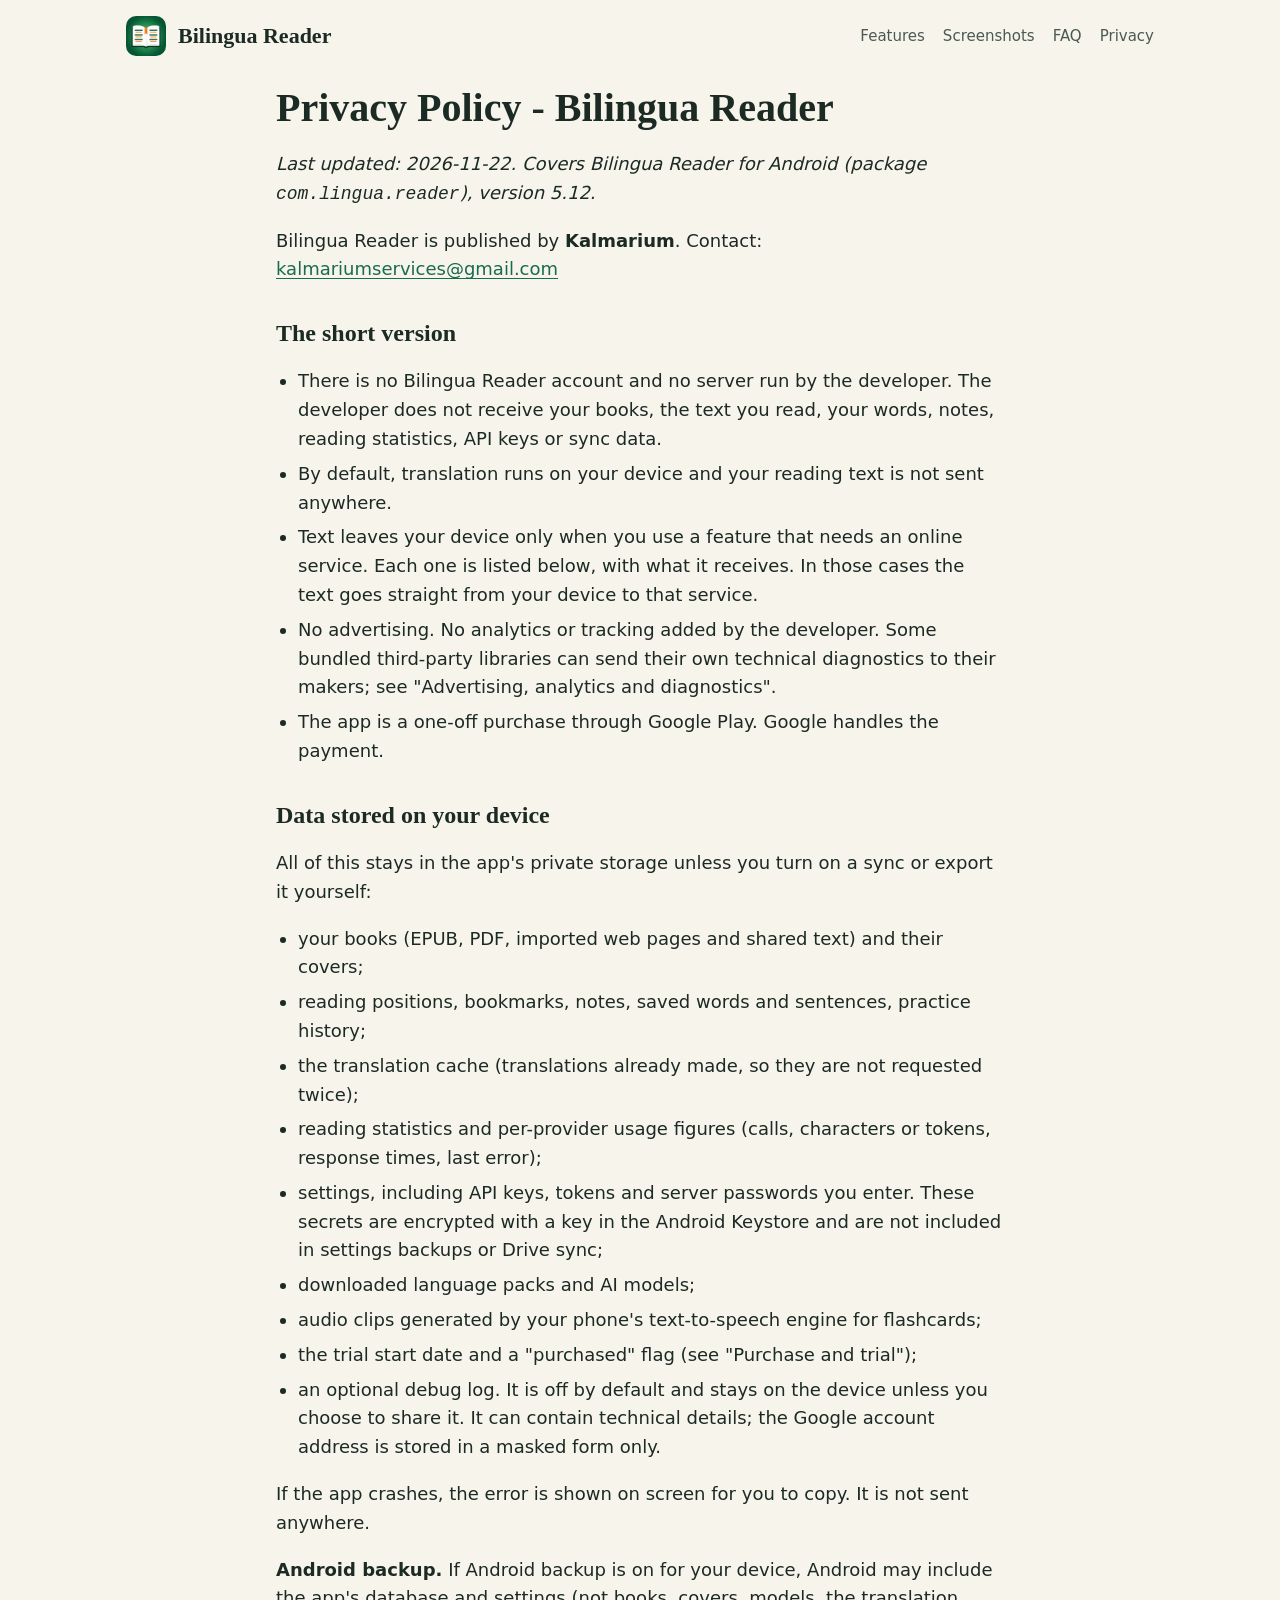
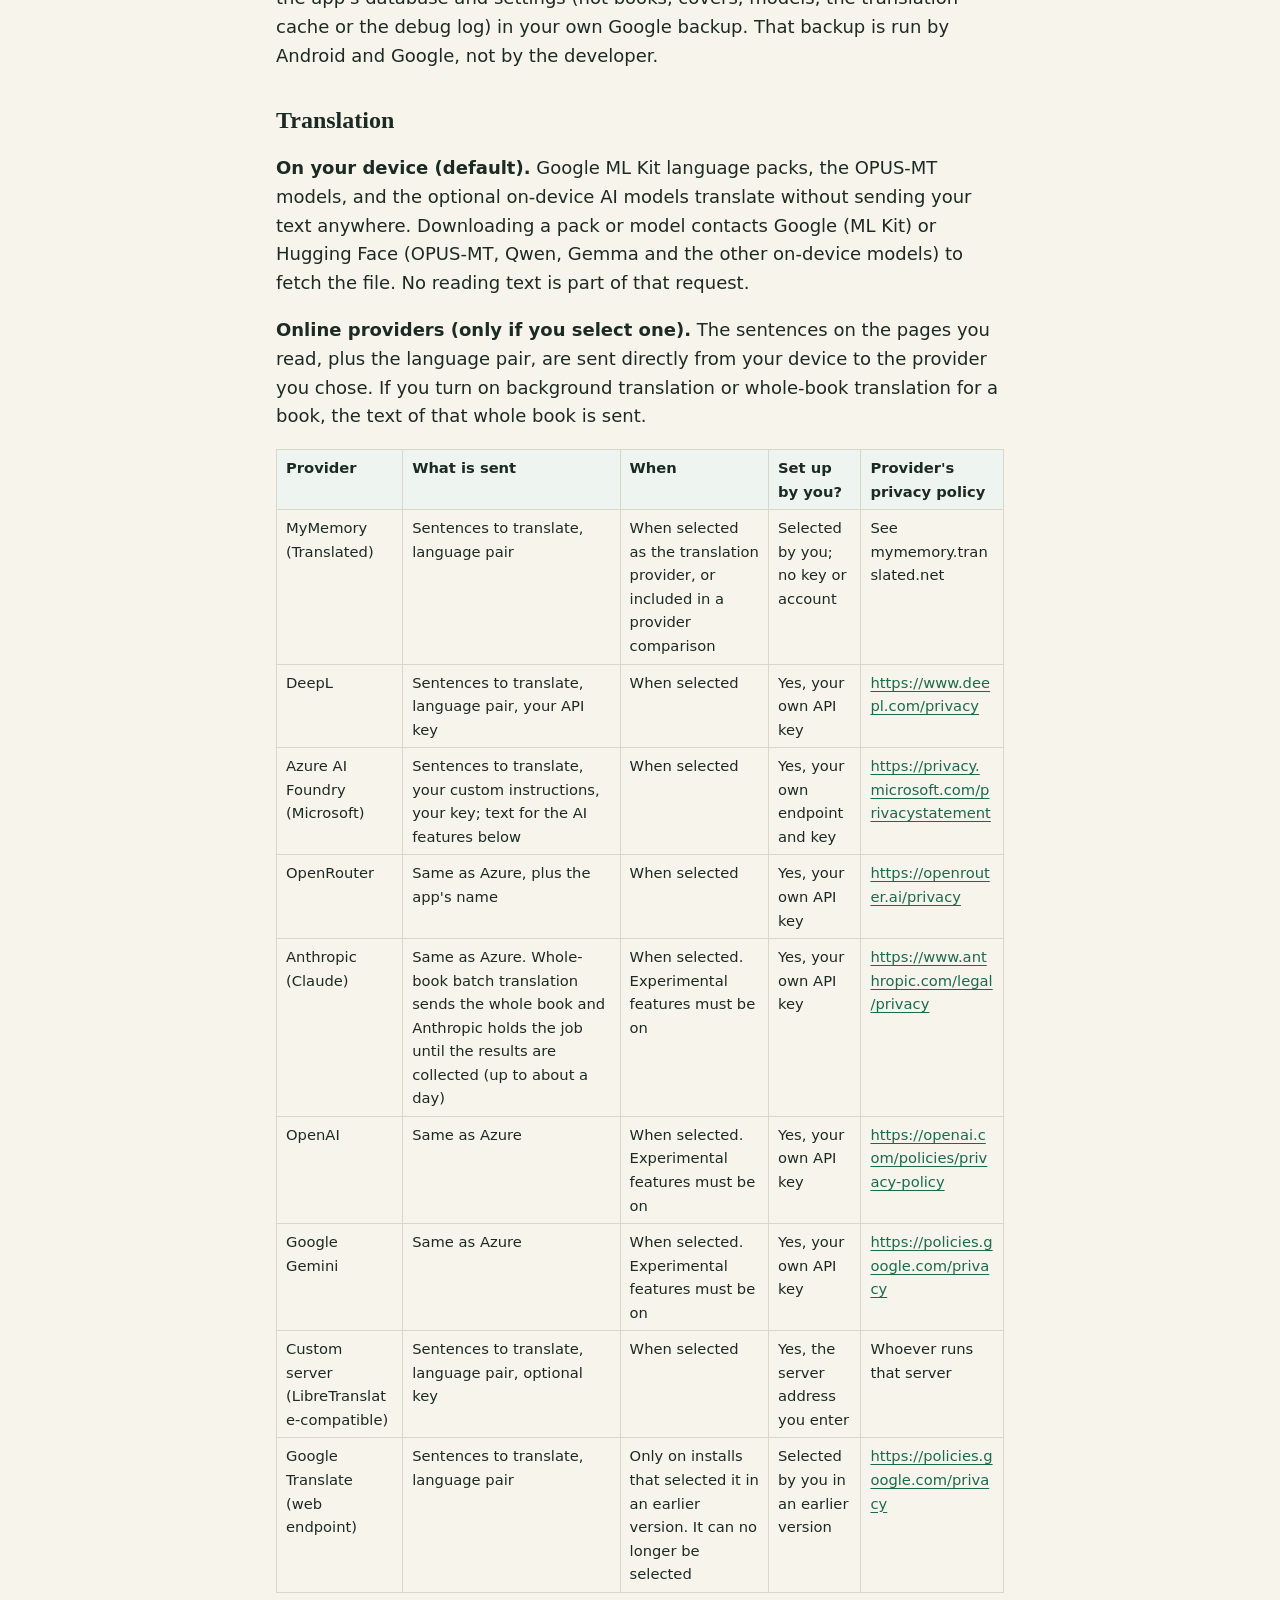
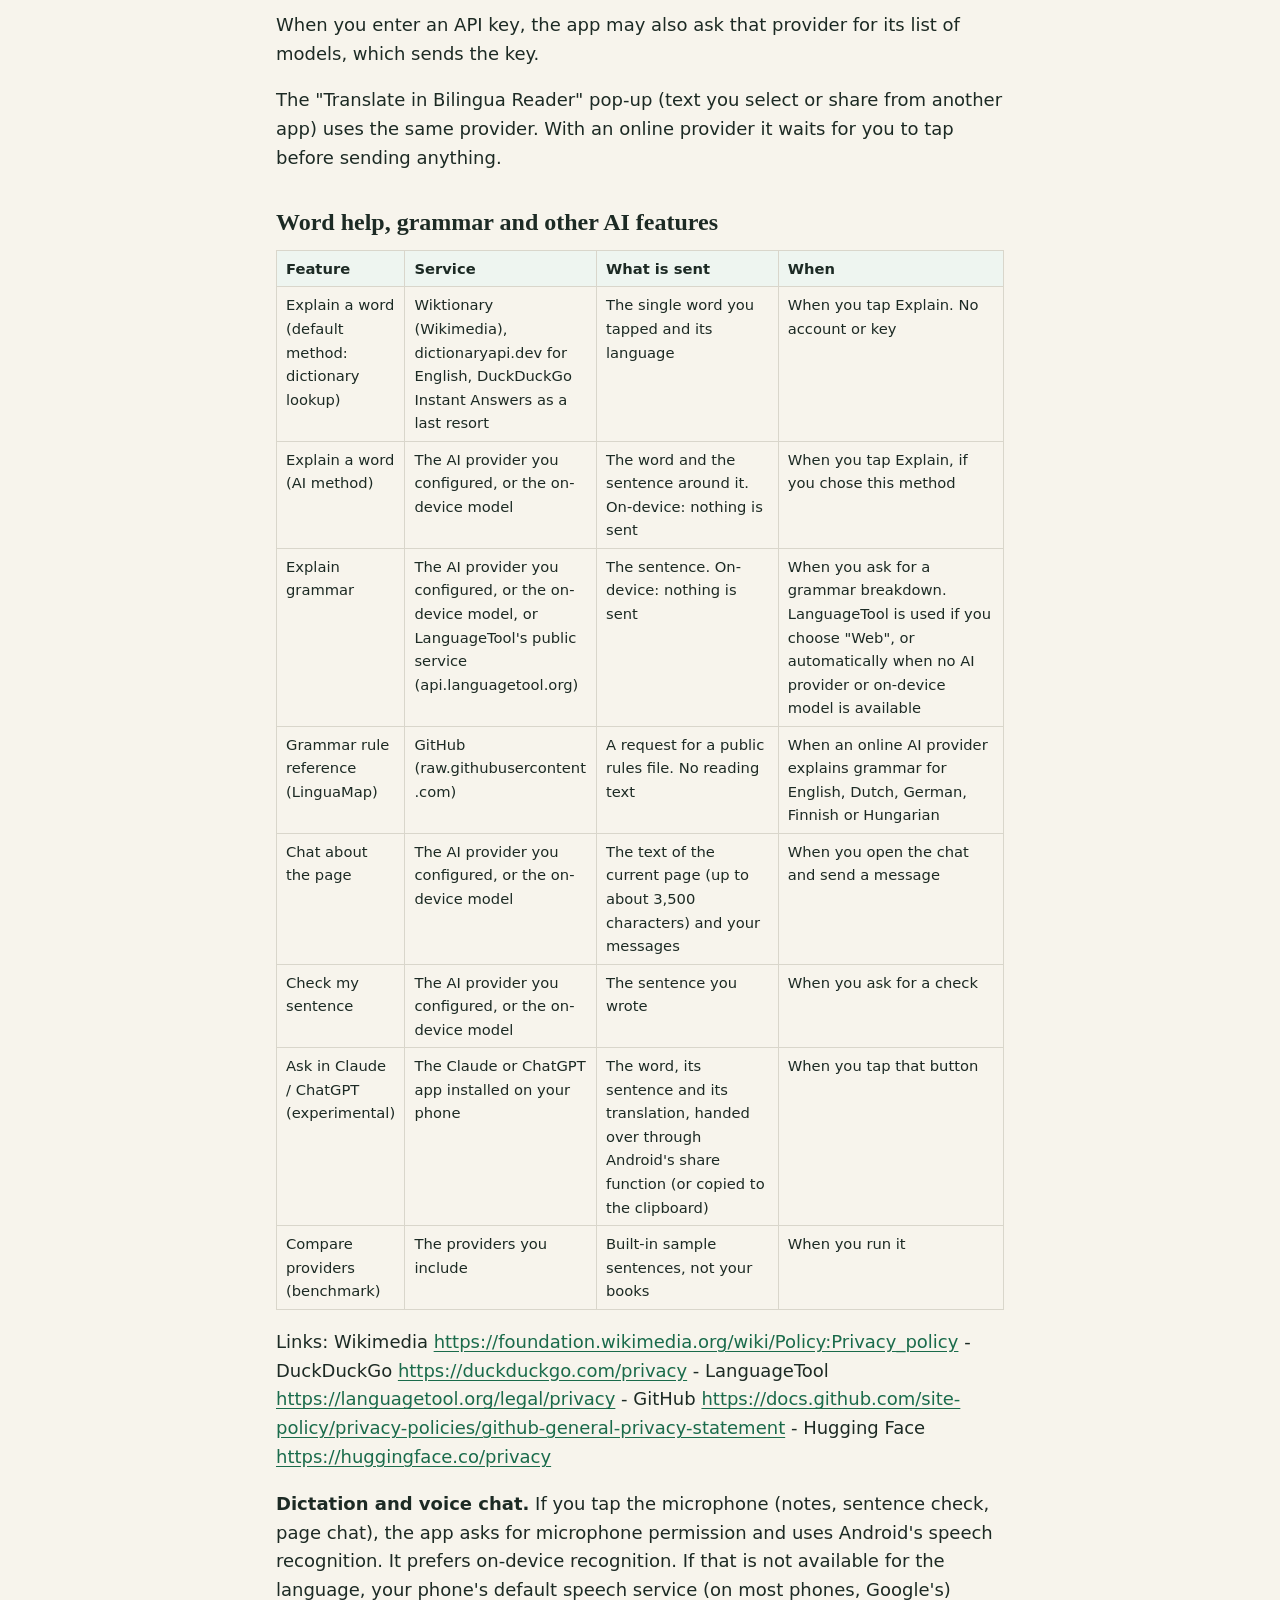
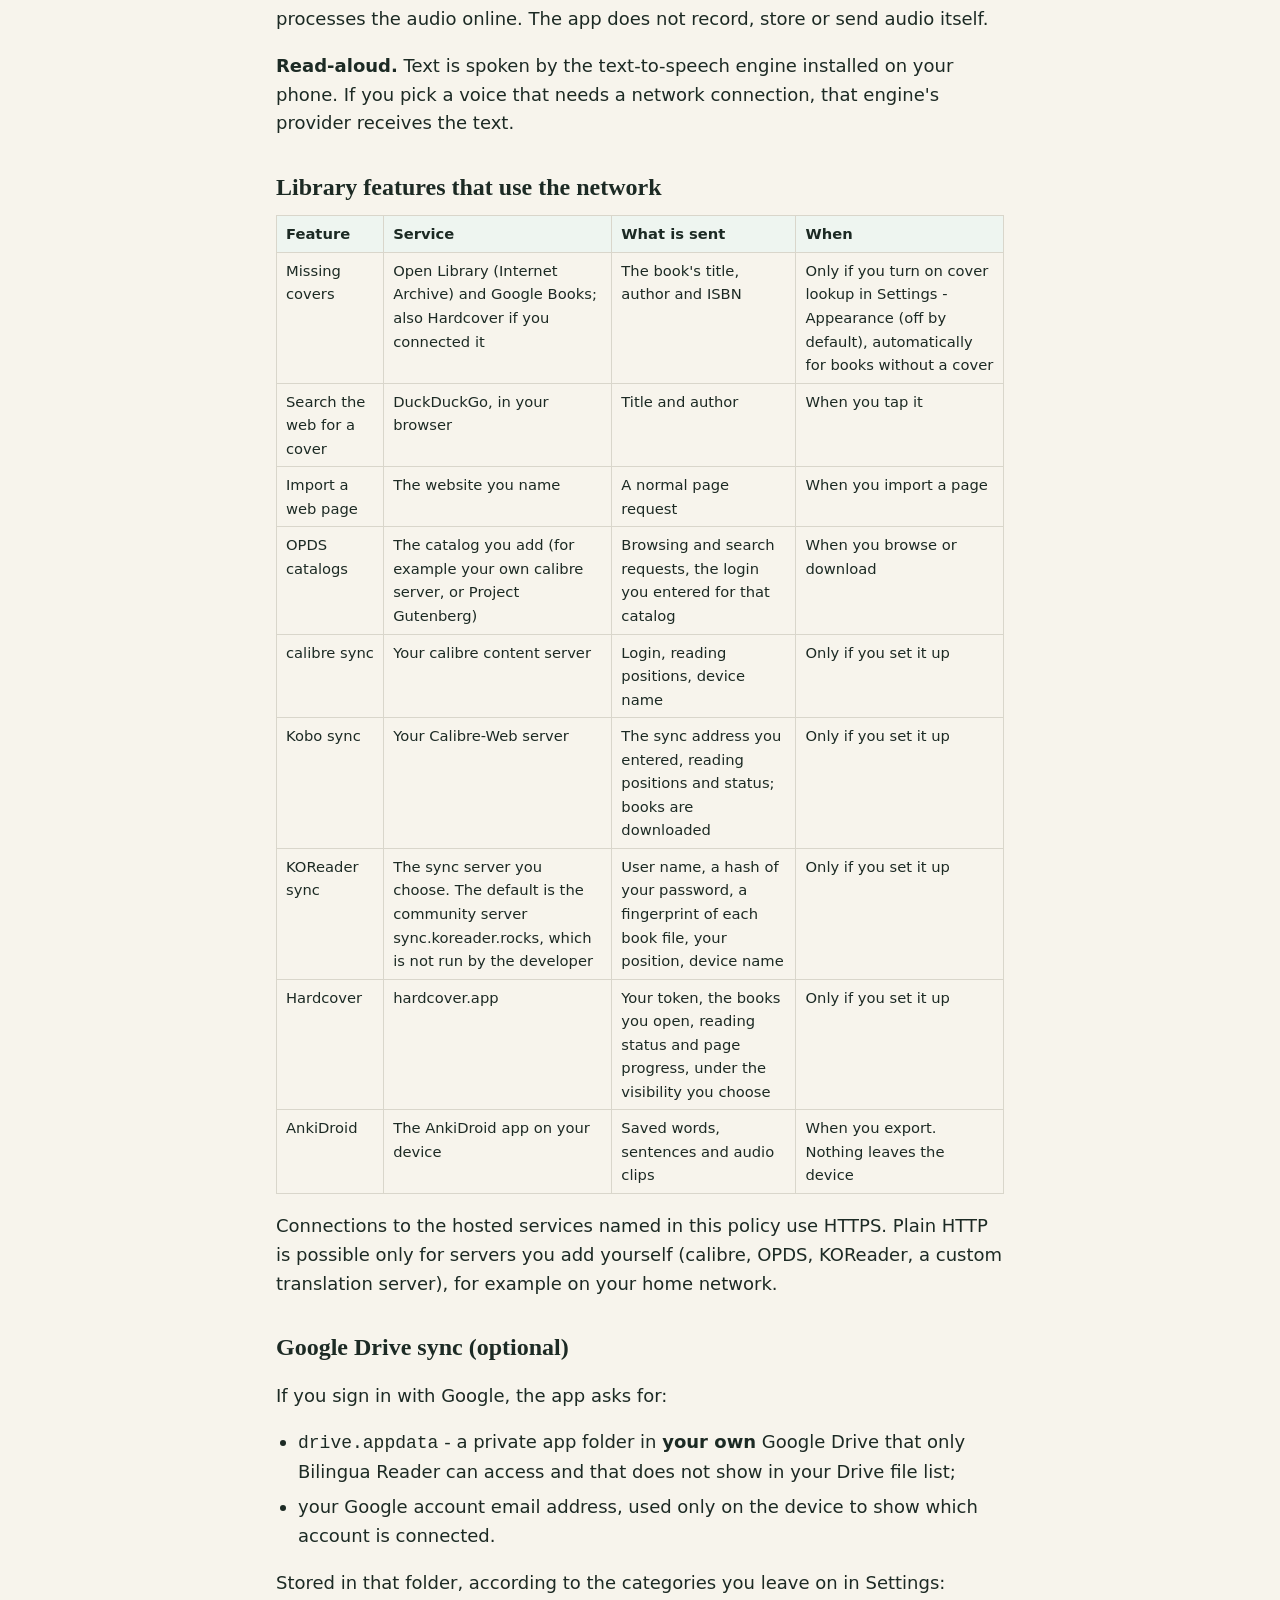
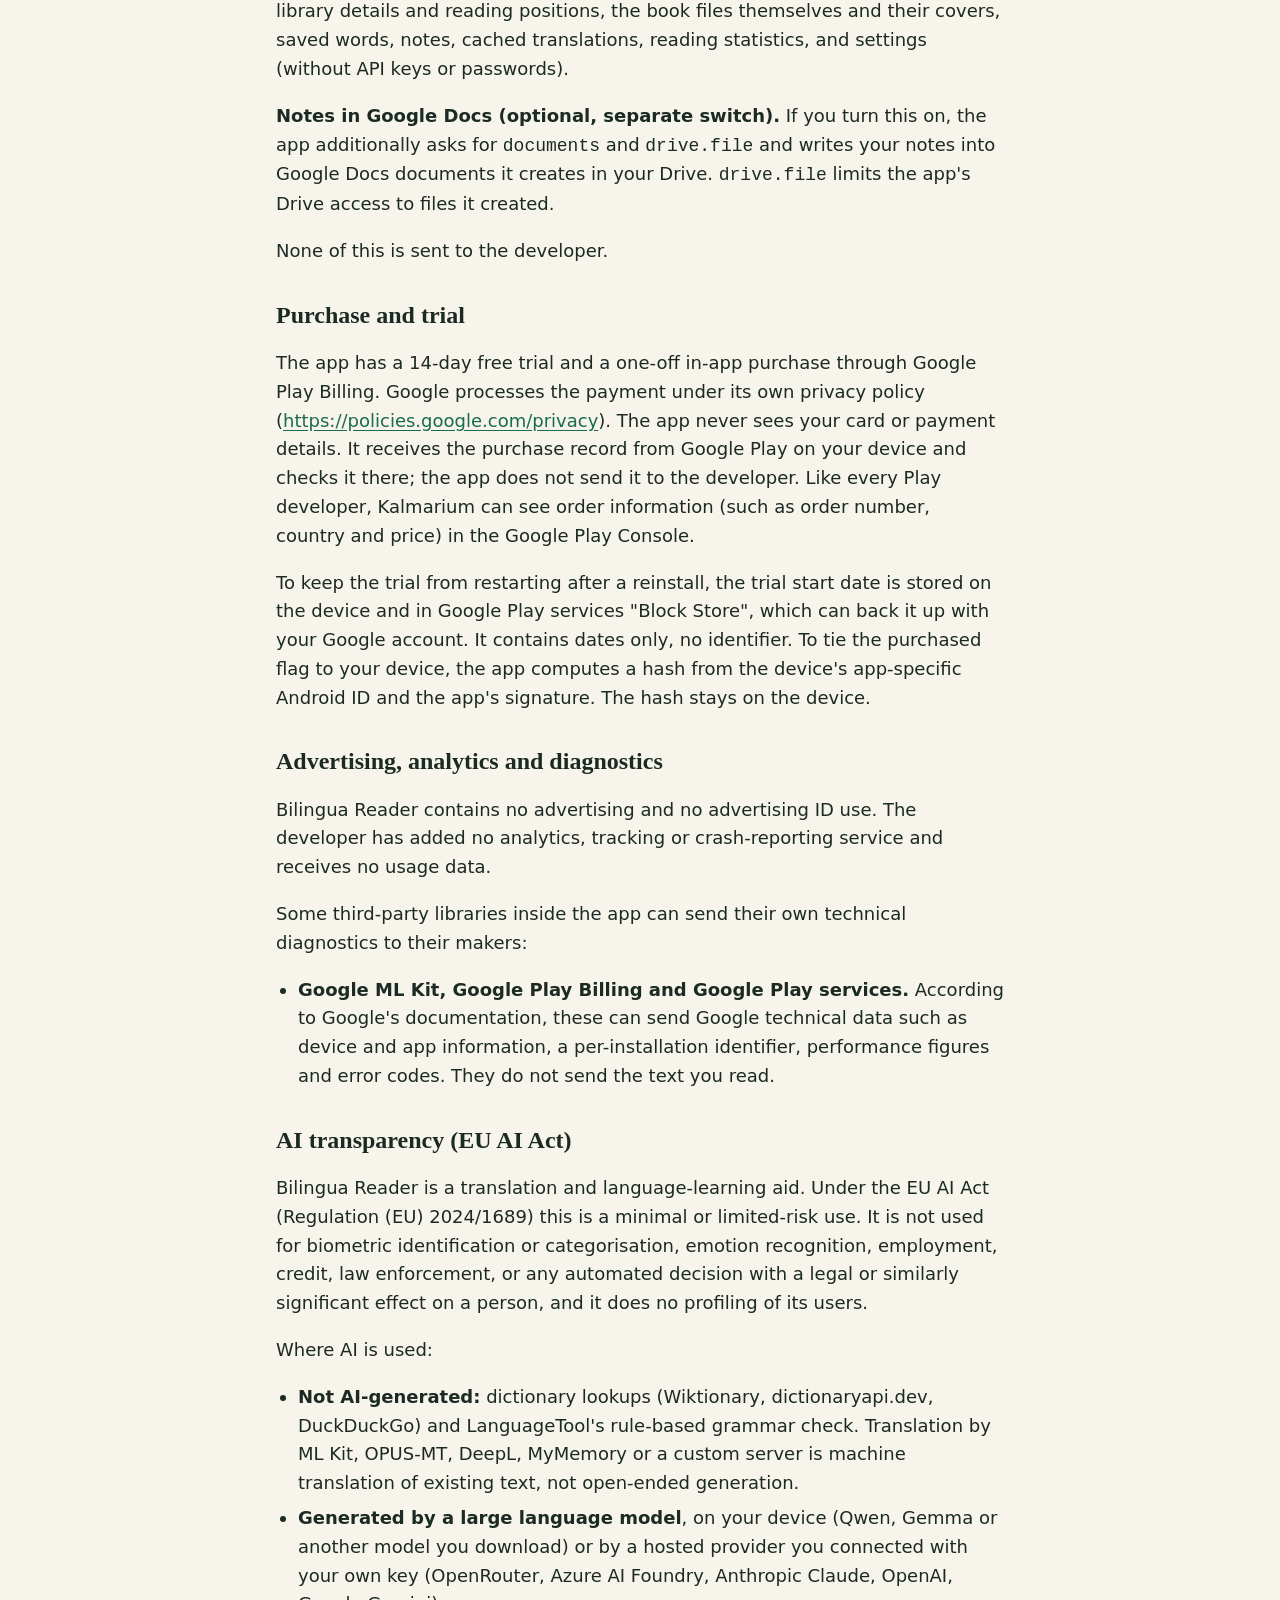
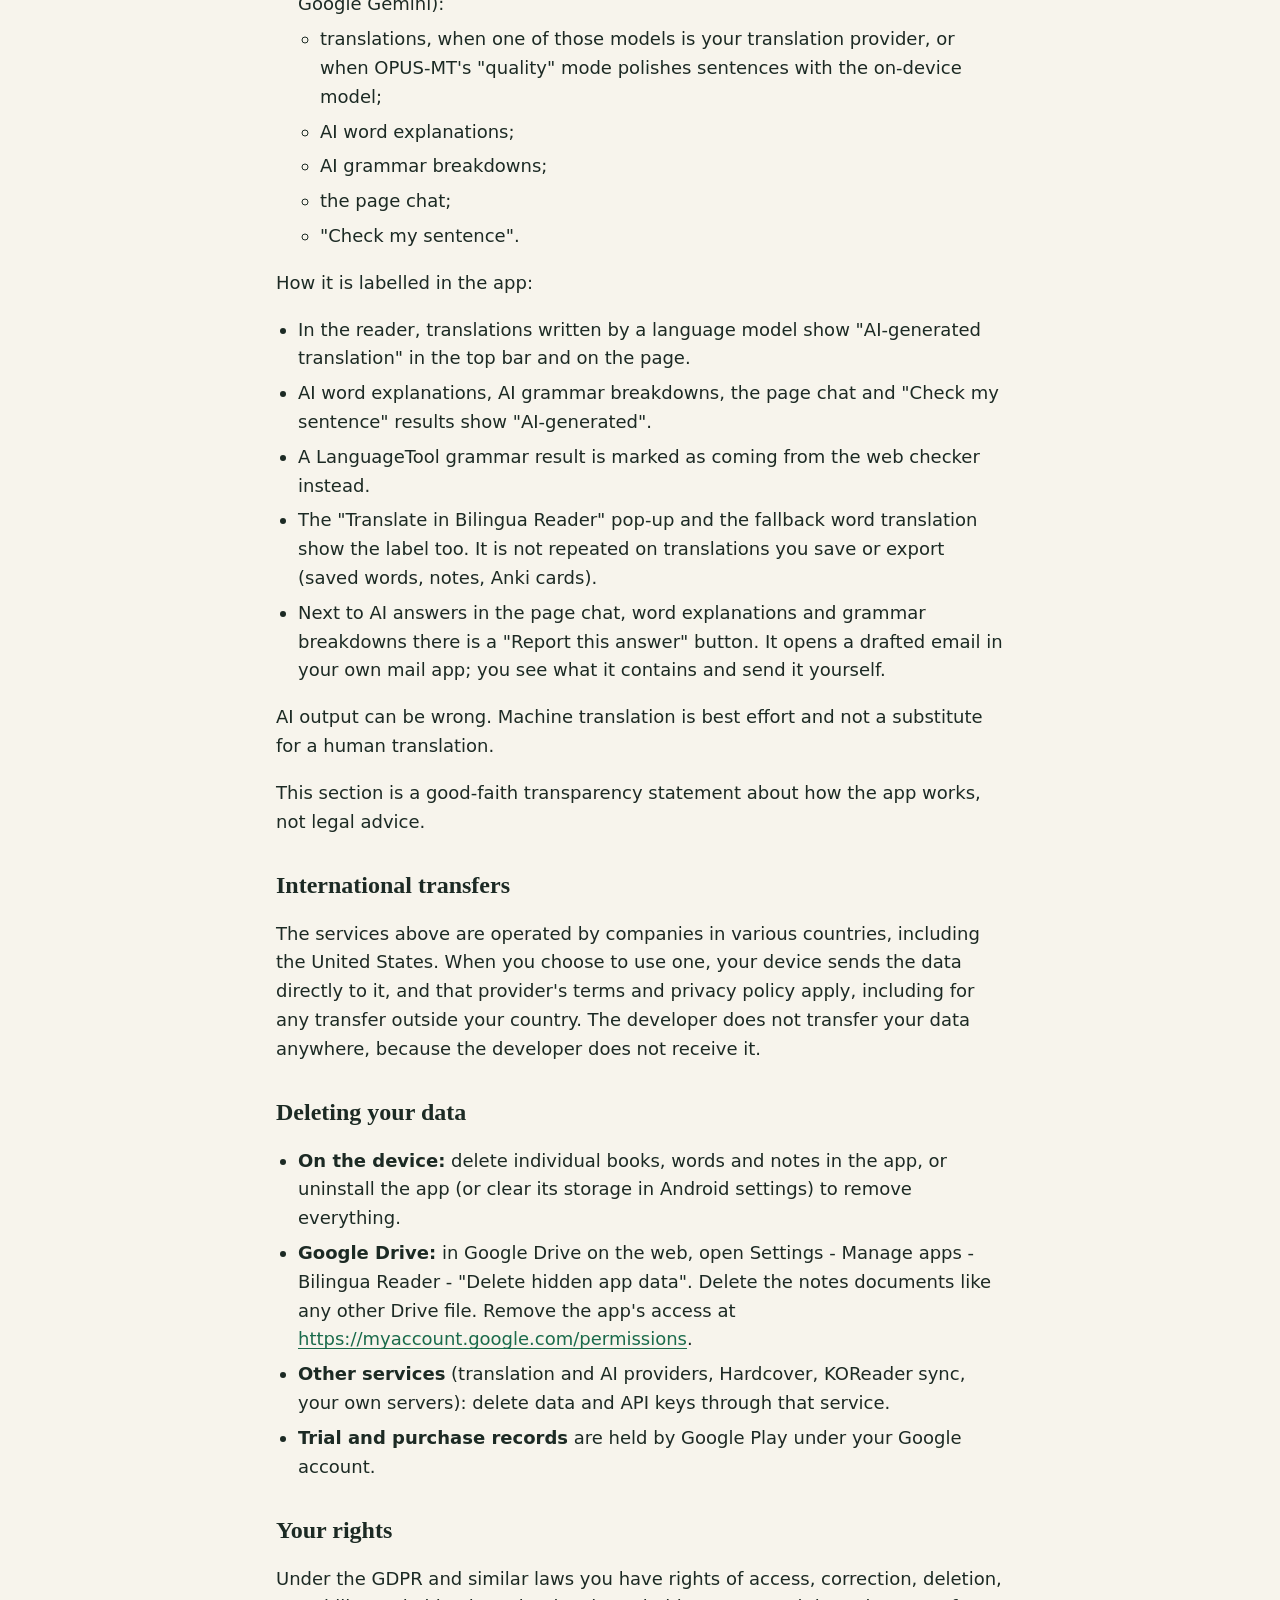
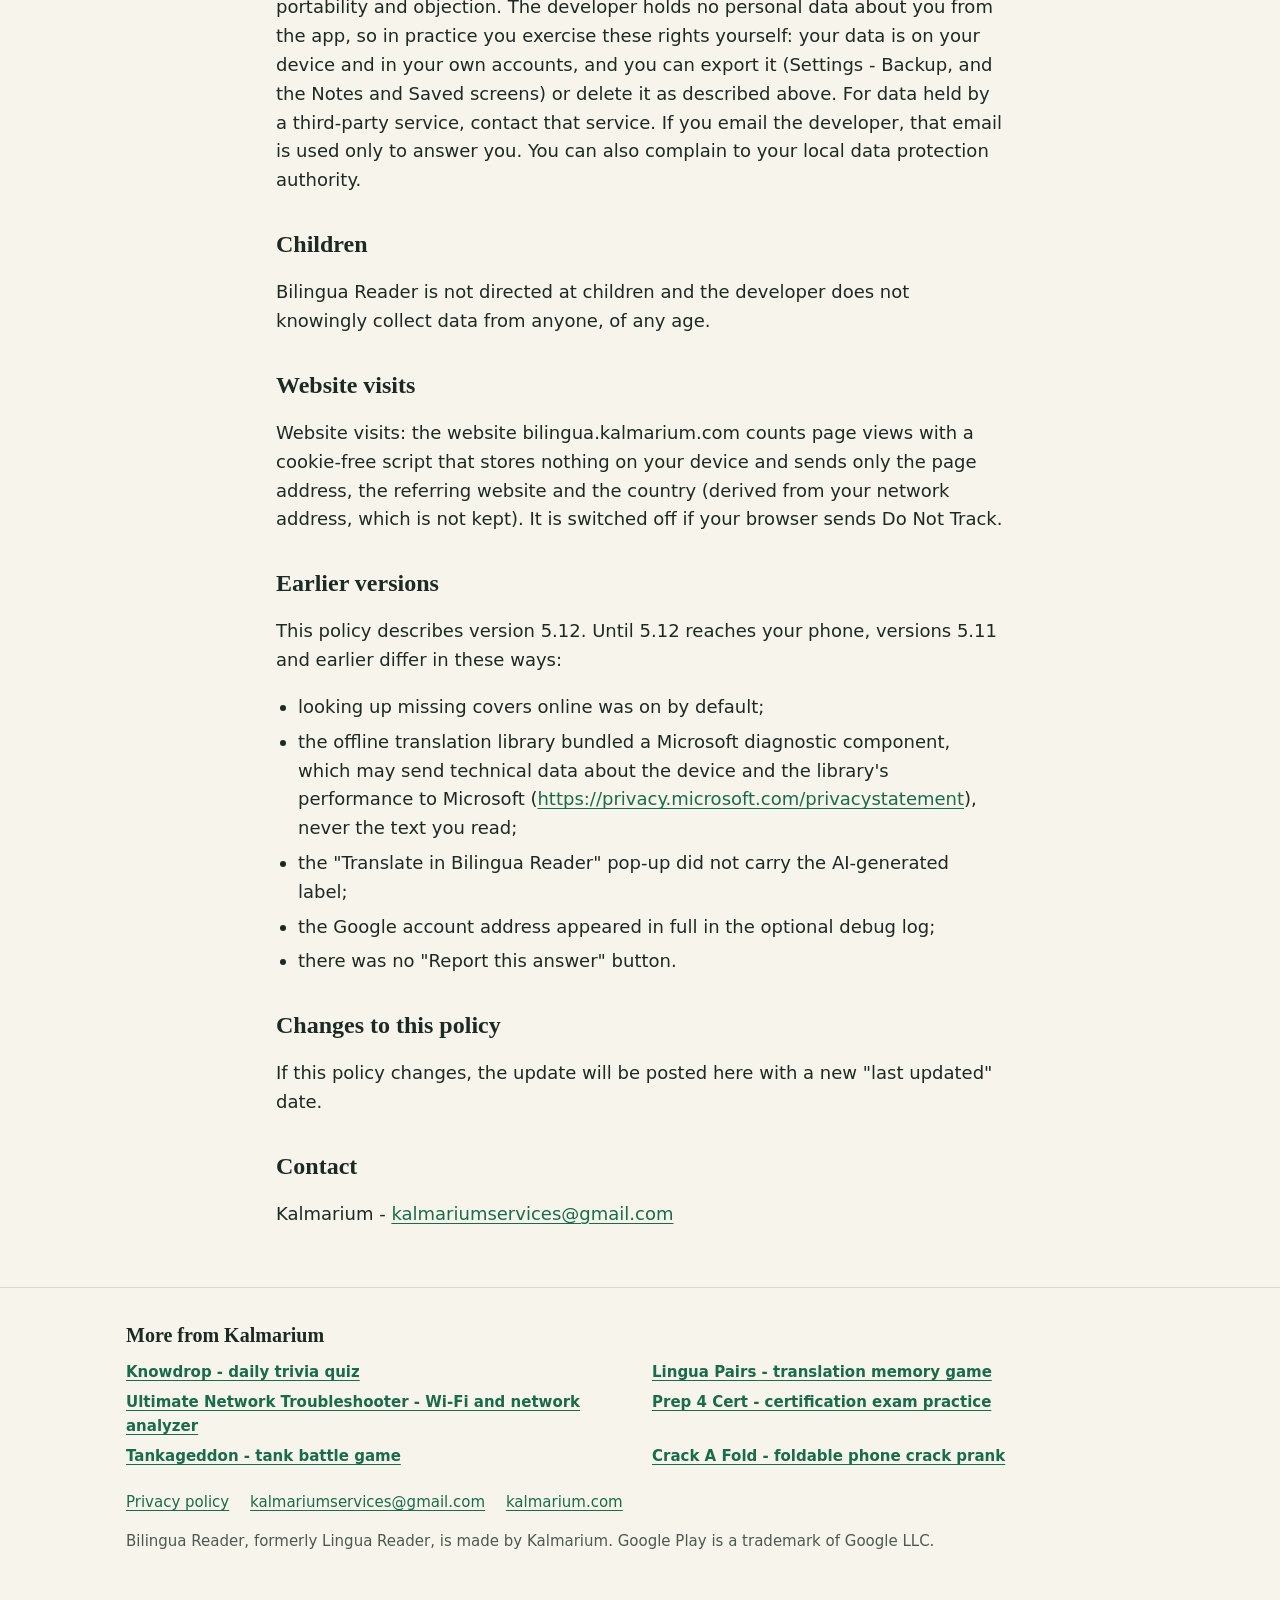
==== commit 0bf77871: "Privacy policy for 5.12: cover lookup off by default, ONNX diagnostics removed, AI labels and report" ====
--- a/privacy-policy.html
+++ b/privacy-policy.html
@@ -40,7 +40,7 @@
 </header>
 <main id="main" class="wrap doc">
 <h1>Privacy Policy - Bilingua Reader</h1>
-<p><em>Last updated: 2026-11-22. Covers Bilingua Reader for Android (package <code>com.lingua.reader</code>), version 5.11.</em></p>
+<p><em>Last updated: 2026-11-22. Covers Bilingua Reader for Android (package <code>com.lingua.reader</code>), version 5.12.</em></p>
 <p>Bilingua Reader is published by <strong>Kalmarium</strong>. Contact: <a href="mailto:kalmariumservices@gmail.com">kalmariumservices@gmail.com</a></p>
 <h2>The short version</h2>
 <ul>
@@ -61,7 +61,7 @@
 <li>downloaded language packs and AI models;</li>
 <li>audio clips generated by your phone&#39;s text-to-speech engine for flashcards;</li>
 <li>the trial start date and a &quot;purchased&quot; flag (see &quot;Purchase and trial&quot;);</li>
-<li>an optional debug log. It is off by default and stays on the device unless you choose to share it. It can contain technical details such as the Google account address used for sync.</li>
+<li>an optional debug log. It is off by default and stays on the device unless you choose to share it. It can contain technical details; the Google account address is stored in a masked form only.</li>
 </ul>
 <p>If the app crashes, the error is shown on screen for you to copy. It is not sent anywhere.</p>
 <p><strong>Android backup.</strong> If Android backup is on for your device, Android may include the app&#39;s database and settings (not books, covers, models, the translation cache or the debug log) in your own Google backup. That backup is run by Android and Google, not by the developer.</p>
@@ -220,7 +220,7 @@
 <td>Missing covers</td>
 <td>Open Library (Internet Archive) and Google Books; also Hardcover if you connected it</td>
 <td>The book&#39;s title, author and ISBN</td>
-<td>Automatically for books without a cover. On by default; off switch in Settings - Appearance</td>
+<td>Only if you turn on cover lookup in Settings - Appearance (off by default), automatically for books without a cover</td>
 </tr>
 <tr>
 <td>Search the web for a cover</td>
@@ -289,7 +289,6 @@
 <p>Some third-party libraries inside the app can send their own technical diagnostics to their makers:</p>
 <ul>
 <li><strong>Google ML Kit, Google Play Billing and Google Play services.</strong> According to Google&#39;s documentation, these can send Google technical data such as device and app information, a per-installation identifier, performance figures and error codes. They do not send the text you read.</li>
-<li><strong>ONNX Runtime (Microsoft)</strong>, used for the OPUS-MT models. The library includes Microsoft&#39;s diagnostic telemetry component, which may send technical data about the device and the library&#39;s performance to Microsoft (<a href="https://privacy.microsoft.com/privacystatement">https://privacy.microsoft.com/privacystatement</a>). It does not receive the text you read from the app.</li>
 </ul>
 <h2>AI transparency (EU AI Act)</h2>
 <p>Bilingua Reader is a translation and language-learning aid. Under the EU AI Act (Regulation (EU) 2024/1689) this is a minimal or limited-risk use. It is not used for biometric identification or categorisation, emotion recognition, employment, credit, law enforcement, or any automated decision with a legal or similarly significant effect on a person, and it does no profiling of its users.</p>
@@ -310,7 +309,8 @@
 <li>In the reader, translations written by a language model show &quot;AI-generated translation&quot; in the top bar and on the page.</li>
 <li>AI word explanations, AI grammar breakdowns, the page chat and &quot;Check my sentence&quot; results show &quot;AI-generated&quot;.</li>
 <li>A LanguageTool grammar result is marked as coming from the web checker instead.</li>
-<li>The label is not repeated everywhere a translation is shown again: the &quot;Translate in Bilingua Reader&quot; pop-up, and translations you save or export (saved words, notes, Anki cards), show the text without it.</li>
+<li>The &quot;Translate in Bilingua Reader&quot; pop-up and the fallback word translation show the label too. It is not repeated on translations you save or export (saved words, notes, Anki cards).</li>
+<li>Next to AI answers in the page chat, word explanations and grammar breakdowns there is a &quot;Report this answer&quot; button. It opens a drafted email in your own mail app; you see what it contains and send it yourself.</li>
 </ul>
 <p>AI output can be wrong. Machine translation is best effort and not a substitute for a human translation.</p>
 <p>This section is a good-faith transparency statement about how the app works, not legal advice.</p>
@@ -329,6 +329,15 @@
 <p>Bilingua Reader is not directed at children and the developer does not knowingly collect data from anyone, of any age.</p>
 <h2>Website visits</h2>
 <p>Website visits: the website bilingua.kalmarium.com counts page views with a cookie-free script that stores nothing on your device and sends only the page address, the referring website and the country (derived from your network address, which is not kept). It is switched off if your browser sends Do Not Track.</p>
+<h2>Earlier versions</h2>
+<p>This policy describes version 5.12. Until 5.12 reaches your phone, versions 5.11 and earlier differ in these ways:</p>
+<ul>
+<li>looking up missing covers online was on by default;</li>
+<li>the offline translation library bundled a Microsoft diagnostic component, which may send technical data about the device and the library&#39;s performance to Microsoft (<a href="https://privacy.microsoft.com/privacystatement">https://privacy.microsoft.com/privacystatement</a>), never the text you read;</li>
+<li>the &quot;Translate in Bilingua Reader&quot; pop-up did not carry the AI-generated label;</li>
+<li>the Google account address appeared in full in the optional debug log;</li>
+<li>there was no &quot;Report this answer&quot; button.</li>
+</ul>
 <h2>Changes to this policy</h2>
 <p>If this policy changes, the update will be posted here with a new &quot;last updated&quot; date.</p>
 <h2>Contact</h2>
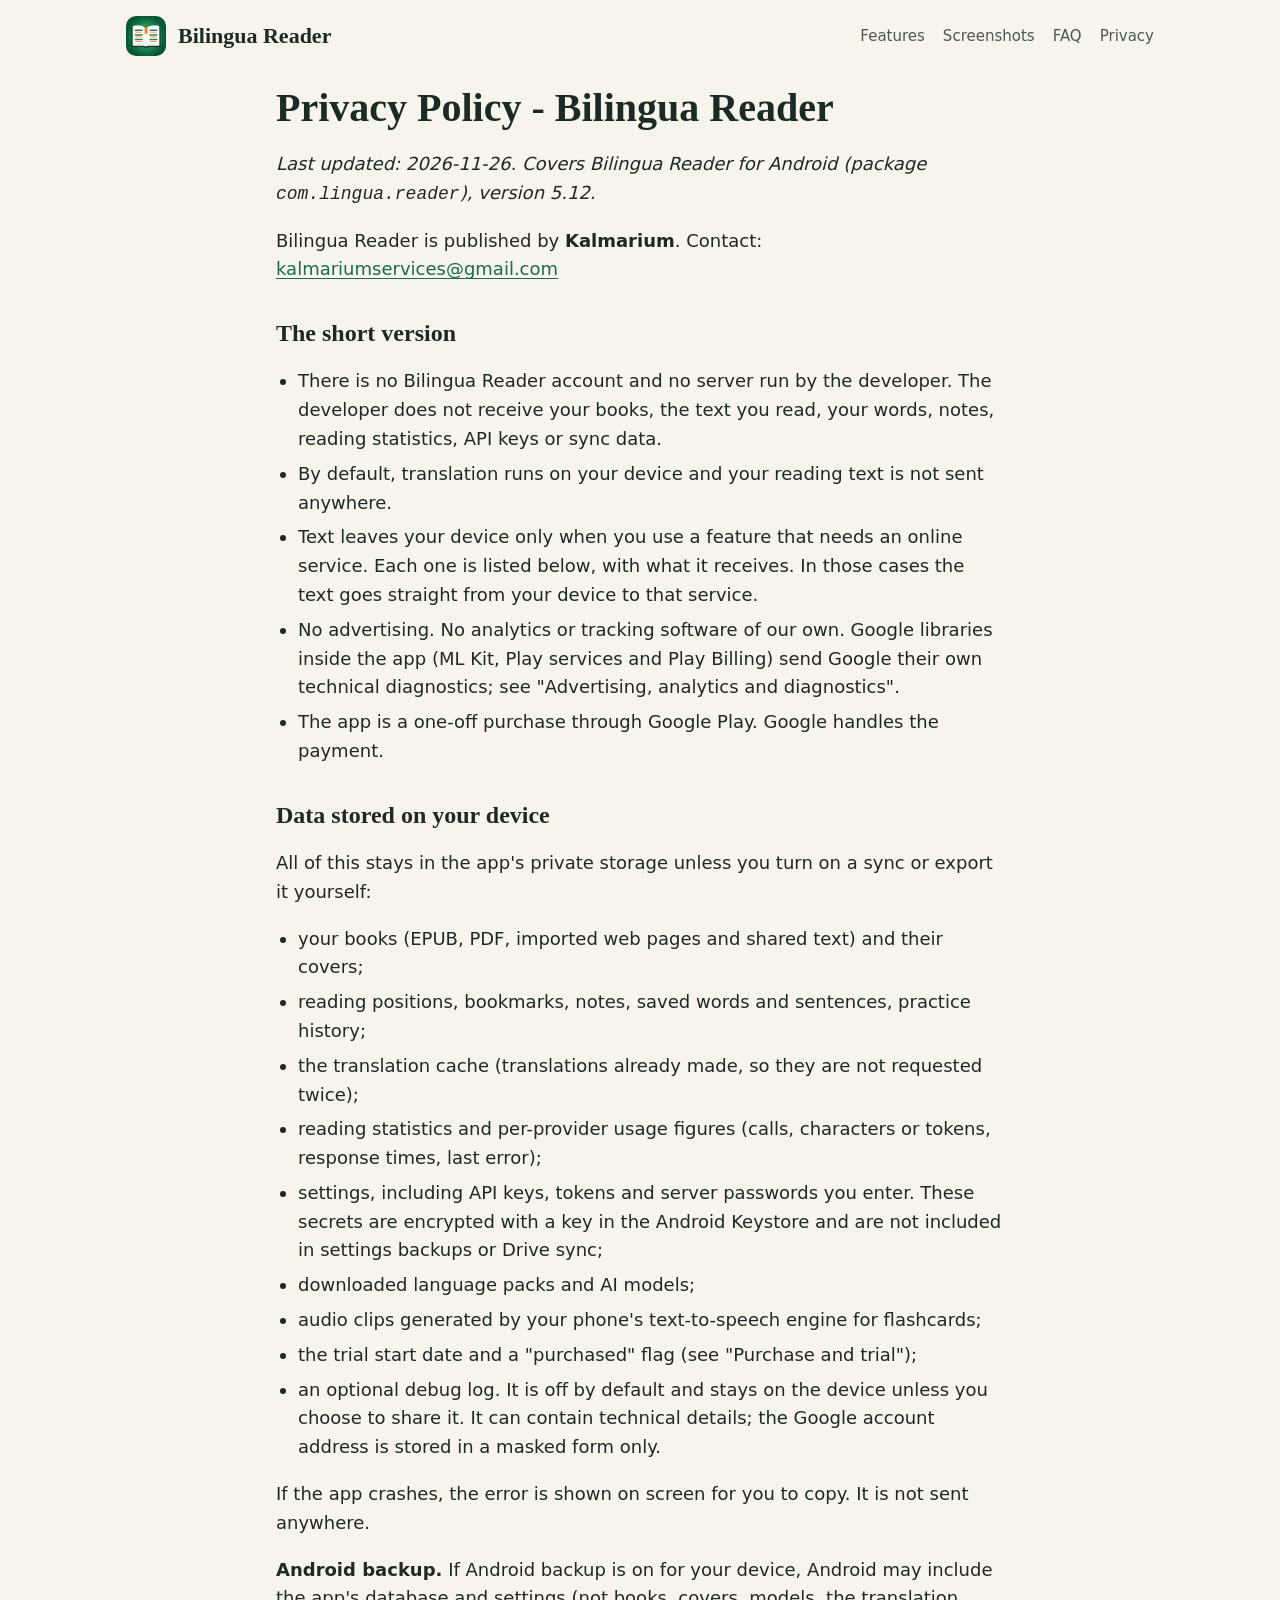
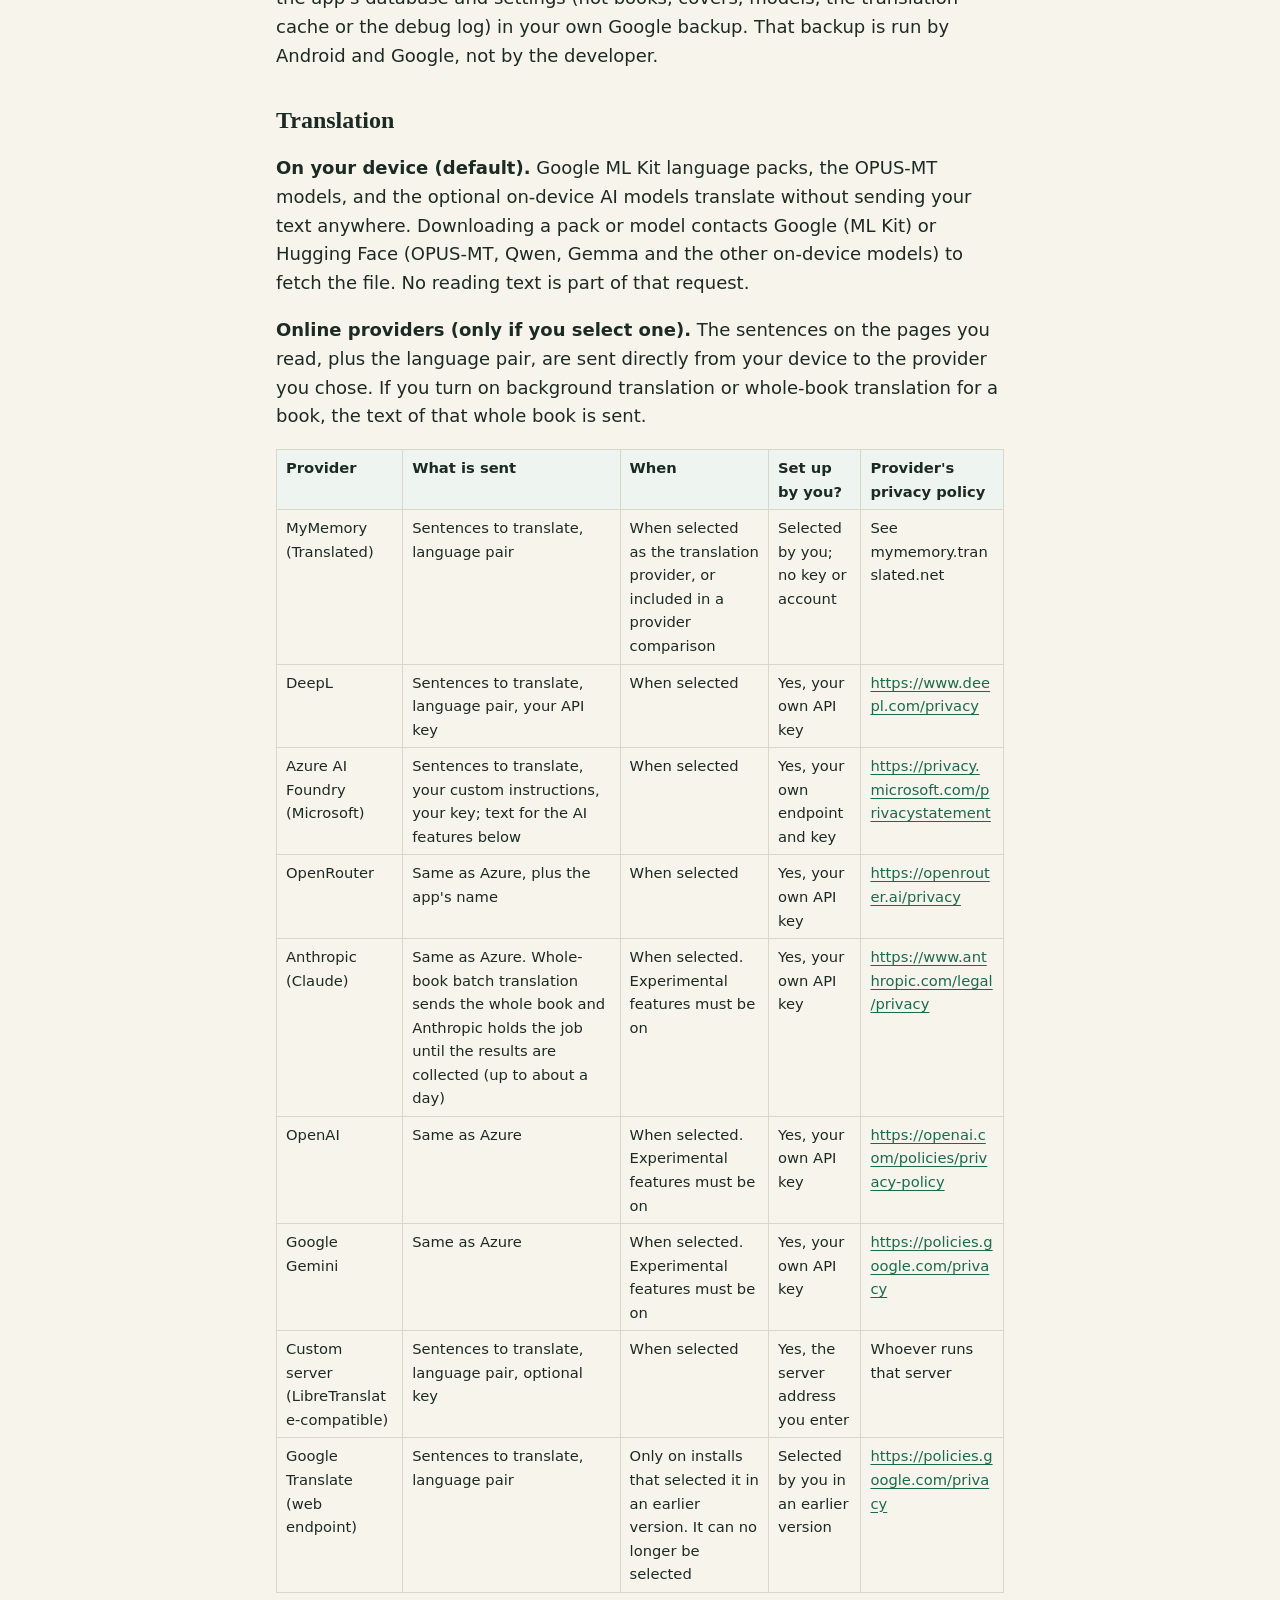
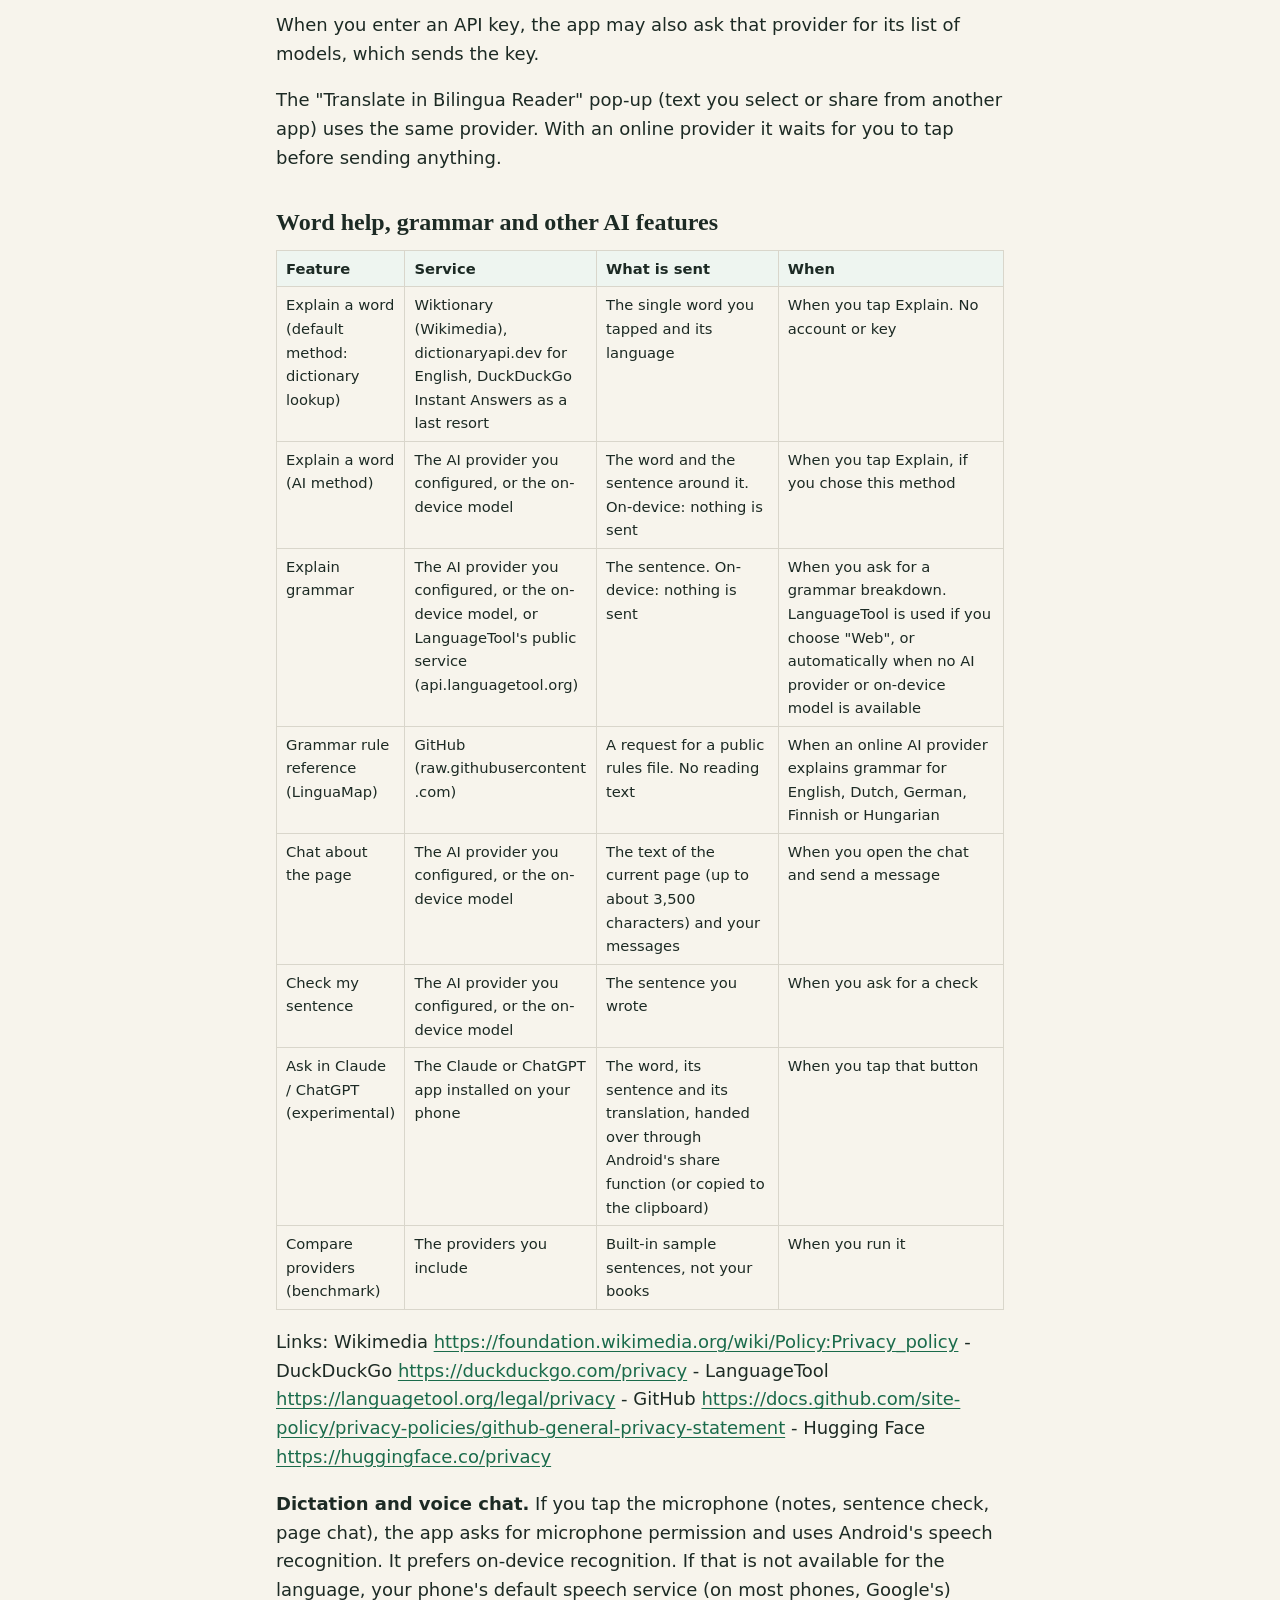
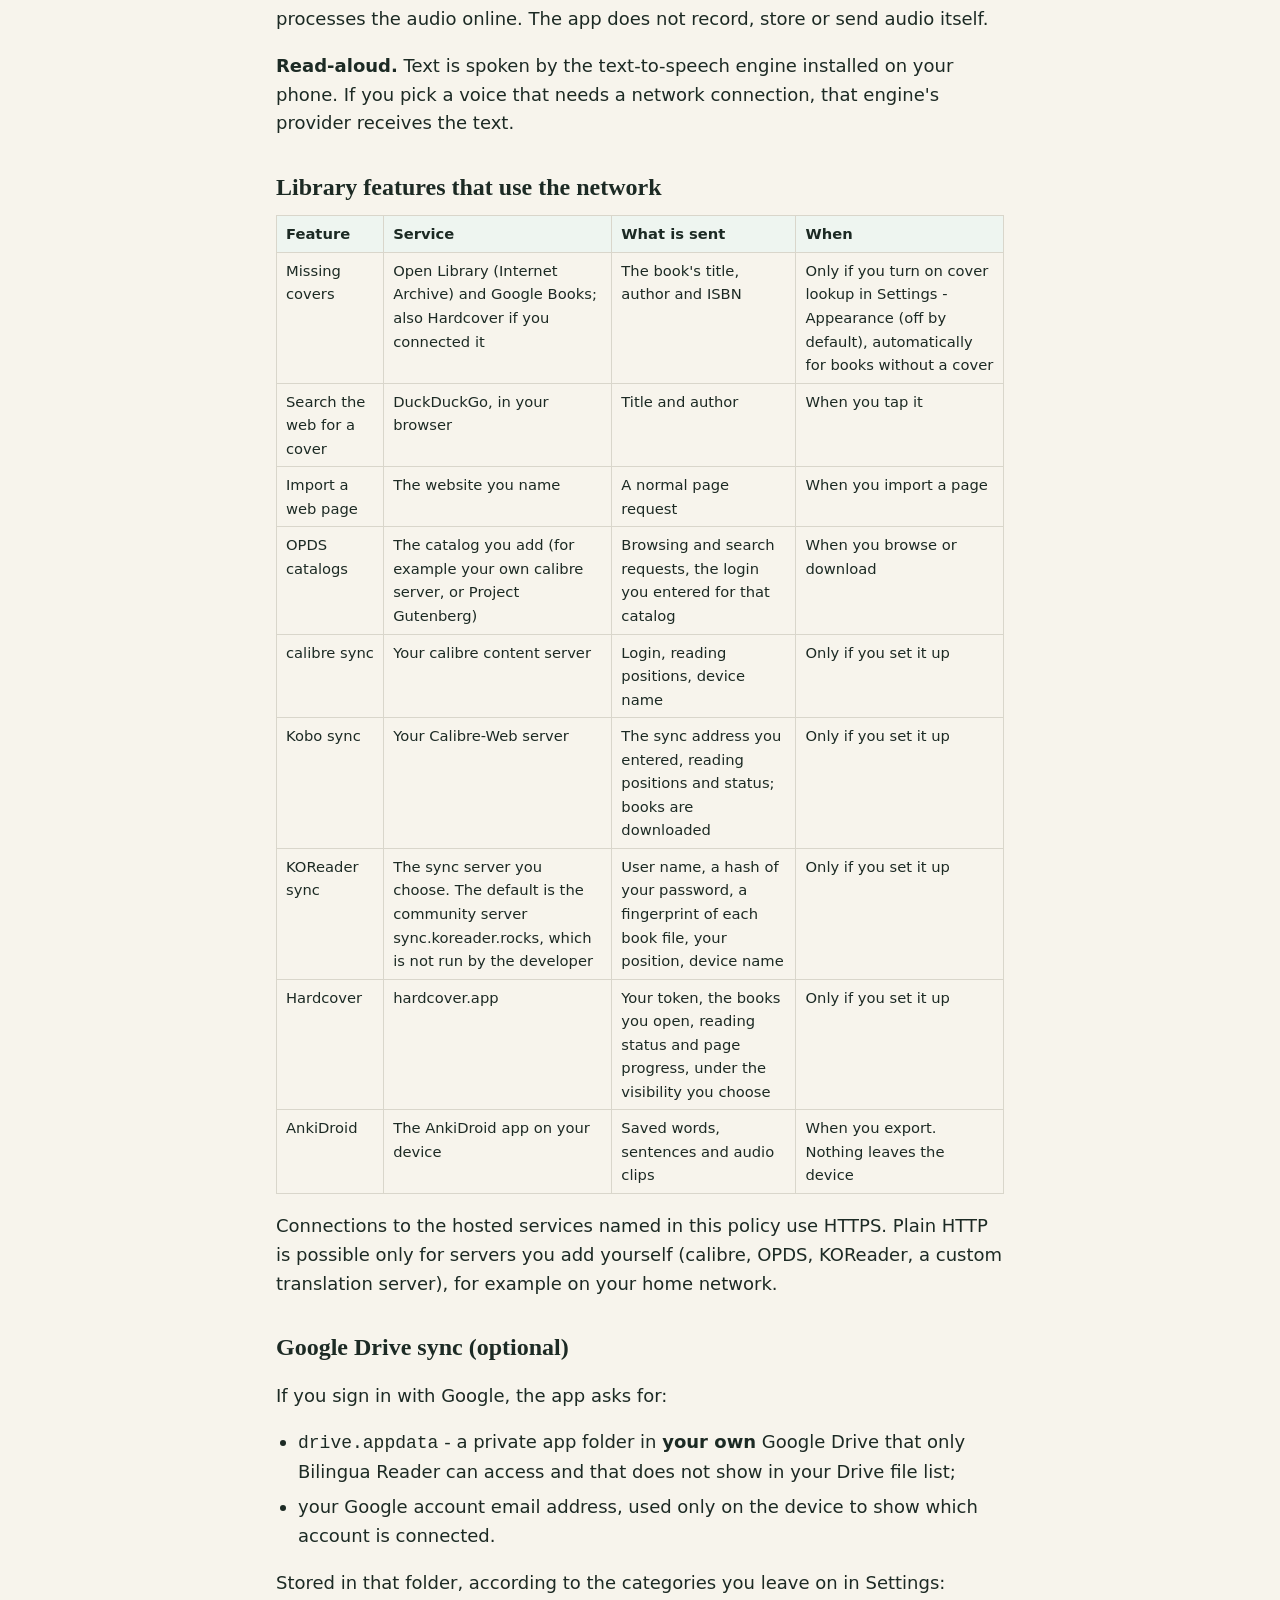
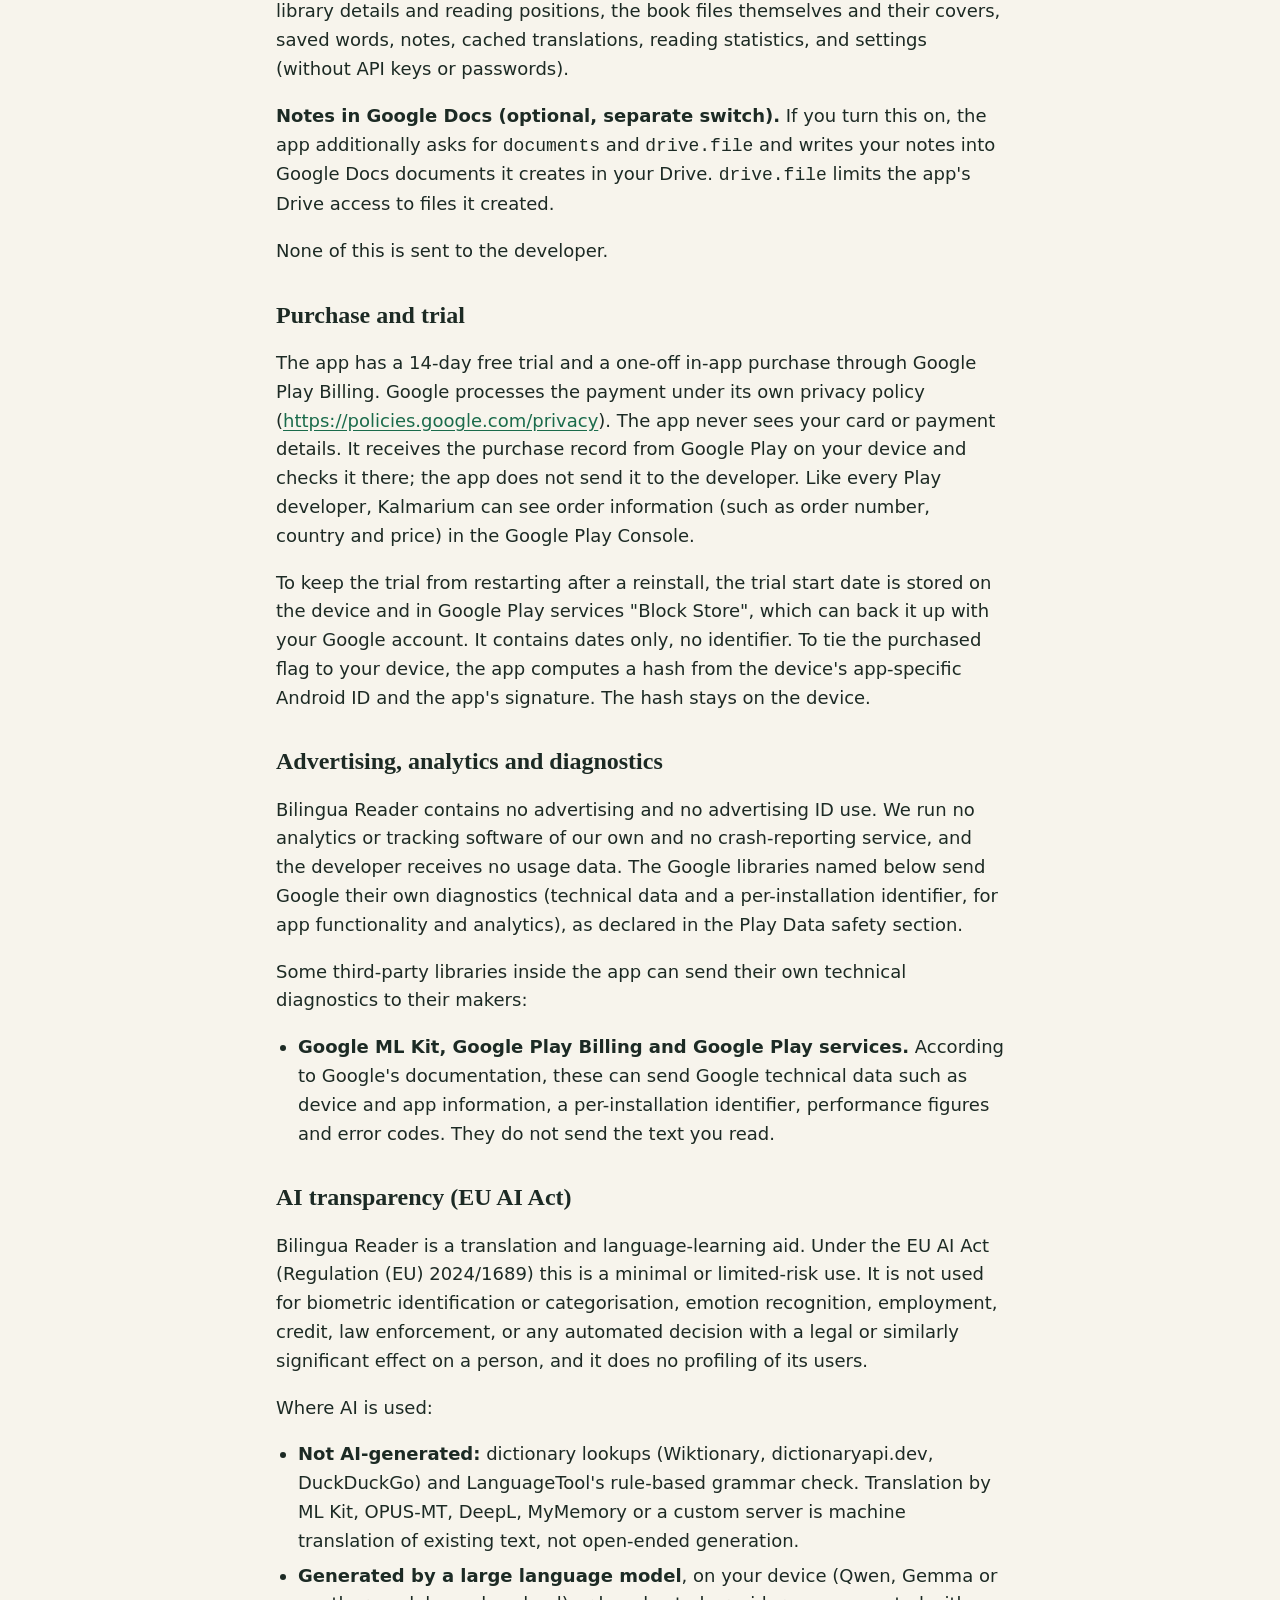
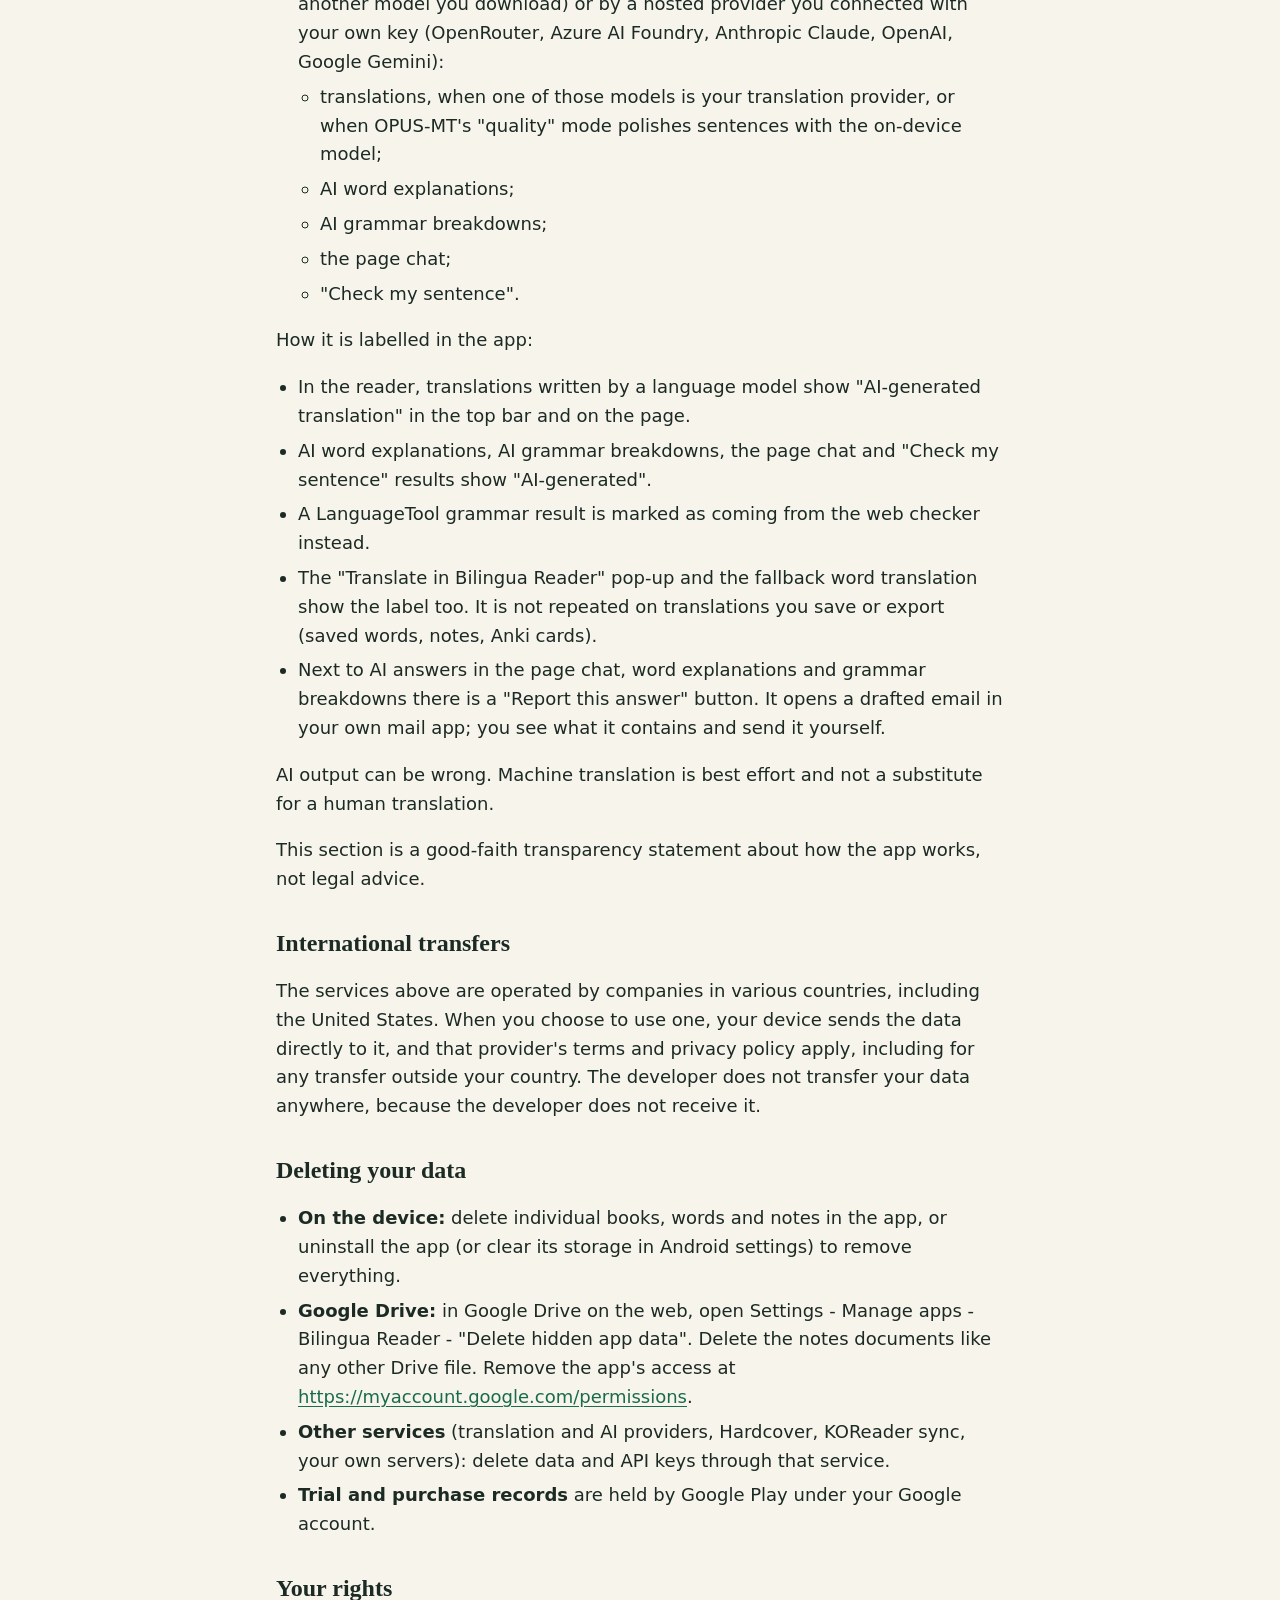
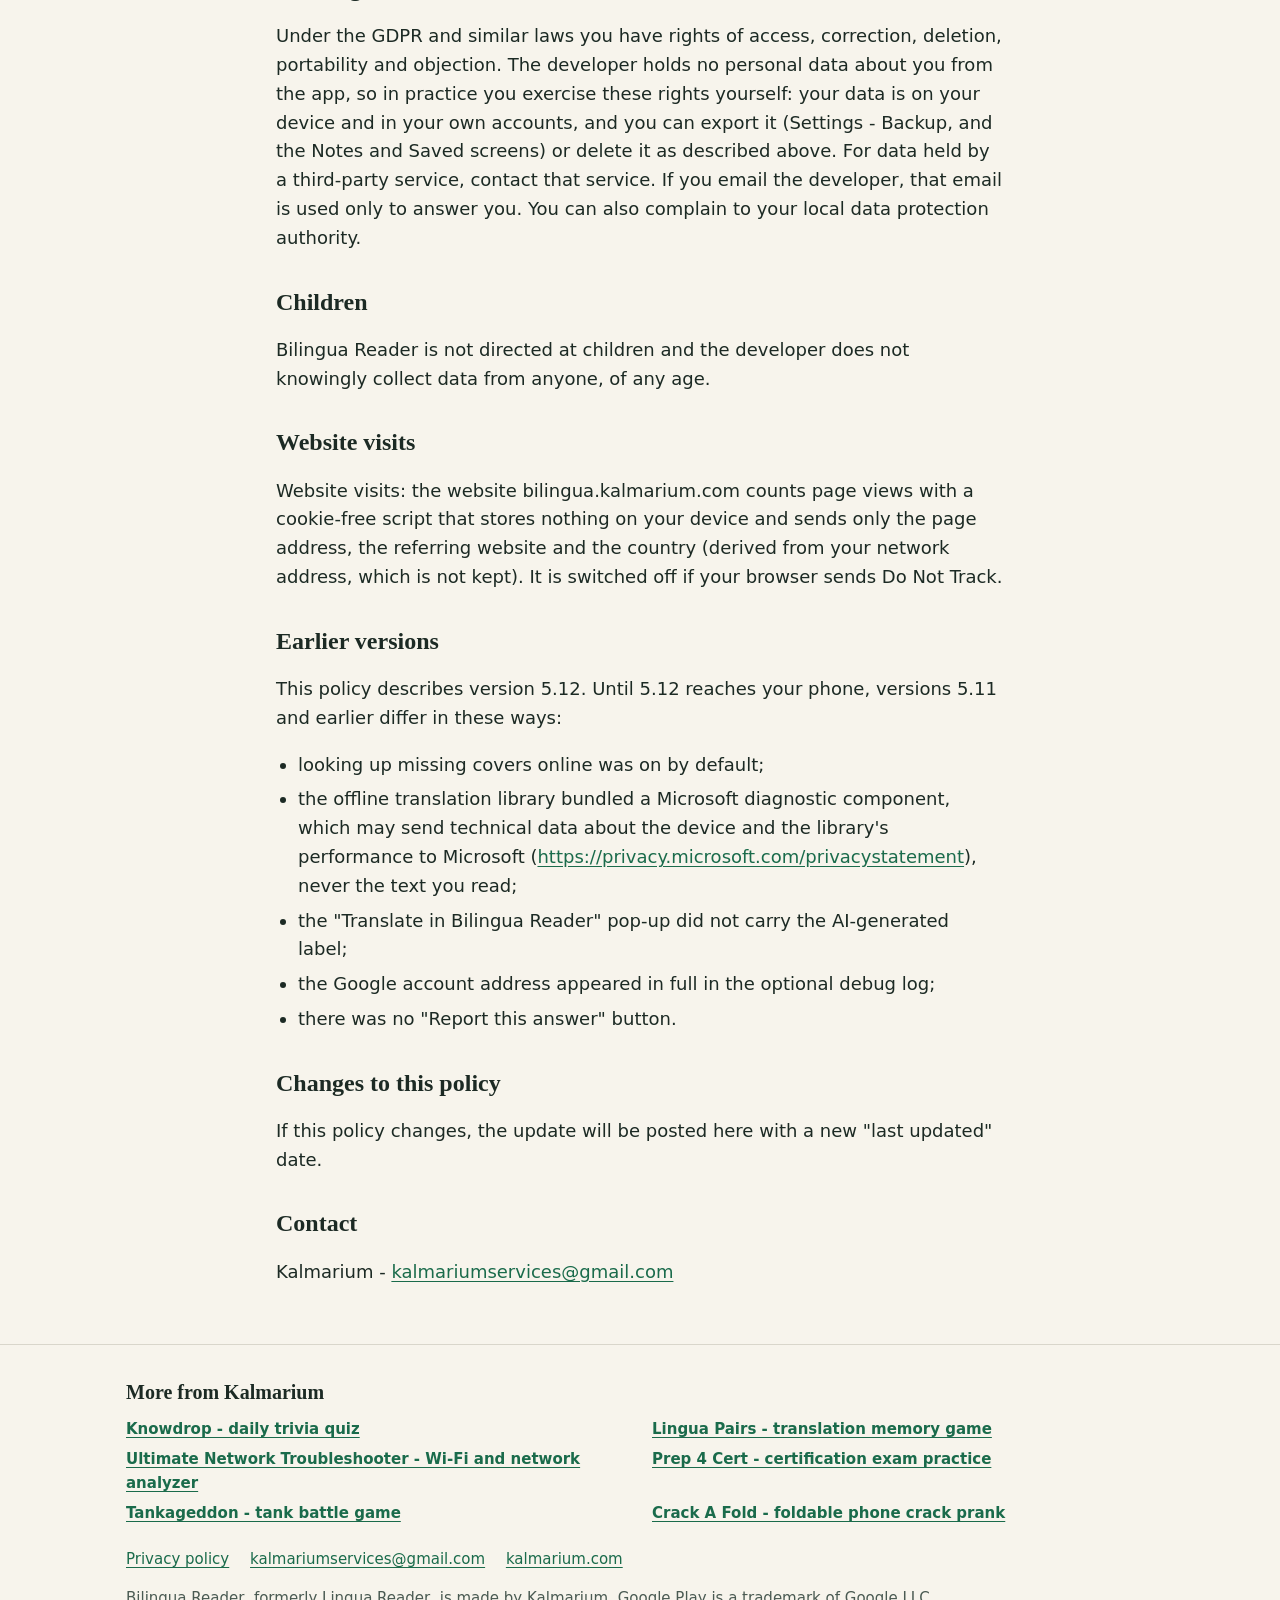
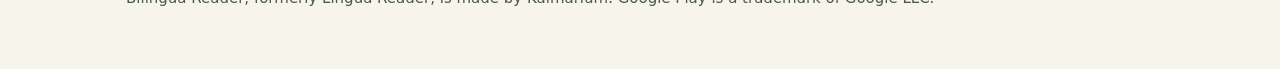
==== commit 0bd769e8: "seo: Bilingua honesty fix for diagnostics wording, FAQ, JSON-LD, WebP screenshots, official Play bad" ====
--- a/privacy-policy.html
+++ b/privacy-policy.html
@@ -4,7 +4,7 @@
 <meta charset="utf-8">
 <meta name="viewport" content="width=device-width, initial-scale=1">
 <title>Privacy Policy - Bilingua Reader</title>
-<meta name="description" content="Privacy policy for Bilingua Reader: no developer server, no ads, translation on your device by default, and exactly which optional services receive text when you use them.">
+<meta name="description" content="Privacy policy for Bilingua Reader: no developer server, no ads, translation on your device by default, and exactly which optional services receive text.">
 <link rel="canonical" href="https://bilingua.kalmarium.com/privacy-policy.html">
 <meta name="theme-color" content="#1a6b4b">
 <link rel="icon" type="image/png" href="/img/favicon.png">
@@ -40,14 +40,14 @@
 </header>
 <main id="main" class="wrap doc">
 <h1>Privacy Policy - Bilingua Reader</h1>
-<p><em>Last updated: 2026-11-22. Covers Bilingua Reader for Android (package <code>com.lingua.reader</code>), version 5.12.</em></p>
+<p><em>Last updated: 2026-11-26. Covers Bilingua Reader for Android (package <code>com.lingua.reader</code>), version 5.12.</em></p>
 <p>Bilingua Reader is published by <strong>Kalmarium</strong>. Contact: <a href="mailto:kalmariumservices@gmail.com">kalmariumservices@gmail.com</a></p>
 <h2>The short version</h2>
 <ul>
 <li>There is no Bilingua Reader account and no server run by the developer. The developer does not receive your books, the text you read, your words, notes, reading statistics, API keys or sync data.</li>
 <li>By default, translation runs on your device and your reading text is not sent anywhere.</li>
 <li>Text leaves your device only when you use a feature that needs an online service. Each one is listed below, with what it receives. In those cases the text goes straight from your device to that service.</li>
-<li>No advertising. No analytics or tracking added by the developer. Some bundled third-party libraries can send their own technical diagnostics to their makers; see &quot;Advertising, analytics and diagnostics&quot;.</li>
+<li>No advertising. No analytics or tracking software of our own. Google libraries inside the app (ML Kit, Play services and Play Billing) send Google their own technical diagnostics; see &quot;Advertising, analytics and diagnostics&quot;.</li>
 <li>The app is a one-off purchase through Google Play. Google handles the payment.</li>
 </ul>
 <h2>Data stored on your device</h2>
@@ -285,7 +285,7 @@
 <p>The app has a 14-day free trial and a one-off in-app purchase through Google Play Billing. Google processes the payment under its own privacy policy (<a href="https://policies.google.com/privacy">https://policies.google.com/privacy</a>). The app never sees your card or payment details. It receives the purchase record from Google Play on your device and checks it there; the app does not send it to the developer. Like every Play developer, Kalmarium can see order information (such as order number, country and price) in the Google Play Console.</p>
 <p>To keep the trial from restarting after a reinstall, the trial start date is stored on the device and in Google Play services &quot;Block Store&quot;, which can back it up with your Google account. It contains dates only, no identifier. To tie the purchased flag to your device, the app computes a hash from the device&#39;s app-specific Android ID and the app&#39;s signature. The hash stays on the device.</p>
 <h2>Advertising, analytics and diagnostics</h2>
-<p>Bilingua Reader contains no advertising and no advertising ID use. The developer has added no analytics, tracking or crash-reporting service and receives no usage data.</p>
+<p>Bilingua Reader contains no advertising and no advertising ID use. We run no analytics or tracking software of our own and no crash-reporting service, and the developer receives no usage data. The Google libraries named below send Google their own diagnostics (technical data and a per-installation identifier, for app functionality and analytics), as declared in the Play Data safety section.</p>
 <p>Some third-party libraries inside the app can send their own technical diagnostics to their makers:</p>
 <ul>
 <li><strong>Google ML Kit, Google Play Billing and Google Play services.</strong> According to Google&#39;s documentation, these can send Google technical data such as device and app information, a per-installation identifier, performance figures and error codes. They do not send the text you read.</li>
--- a/style.css
+++ b/style.css
@@ -57,6 +57,7 @@
 .cta { display: flex; flex-wrap: wrap; align-items: center; gap: 14px 20px; }
 .badge { display: inline-block; line-height: 0; border-radius: 10px; }
 .badge svg { display: block; height: 56px; width: auto; }
+.badge img { display: block; width: 200px; height: auto; }
 .price-note { margin: 0; font-size: 15px; color: var(--muted); }
 .price-note strong { color: var(--ink); }
 .pills { list-style: none; padding: 0; margin: 22px 0 0; display: flex; flex-wrap: wrap; gap: 8px; }
@@ -126,3 +127,20 @@
 .doc th, .doc td { border: 1px solid var(--line); padding: 6px 9px; text-align: left; vertical-align: top; }
 .doc th { background: var(--surface-2); }
 .doc td { overflow-wrap: anywhere; }
+
+
+/* Guide pages */
+.guide { max-width: 760px; padding-bottom: 40px; }
+.guide h1 { font: 700 clamp(28px, 6vw, 40px)/1.2 var(--serif); margin: 12px 0 10px; }
+.guide h2 { font: 700 24px/1.3 var(--serif); margin: 34px 0 8px; }
+.guide h3 { font: 700 19px/1.3 var(--serif); margin: 22px 0 6px; }
+.guide ul, .guide ol { padding-left: 22px; }
+.guide li { margin: 6px 0; }
+.guide .crumbs { font-size: 15px; color: var(--muted); margin: 8px 0 0; }
+.guide figure { margin: 20px 0; }
+.guide figure img { border-radius: 14px; border: 1px solid var(--line); background: var(--surface); width: 100%; max-width: 260px; display: block; }
+.guide figcaption { font-size: 14px; color: var(--muted); margin-top: 8px; }
+.guide .pair { display: flex; gap: 18px; flex-wrap: wrap; }
+.guide .pair figure { margin: 14px 0; }
+.guide .cta { margin: 28px 0 8px; }
+.byline { font-size: 14px; color: var(--muted); }
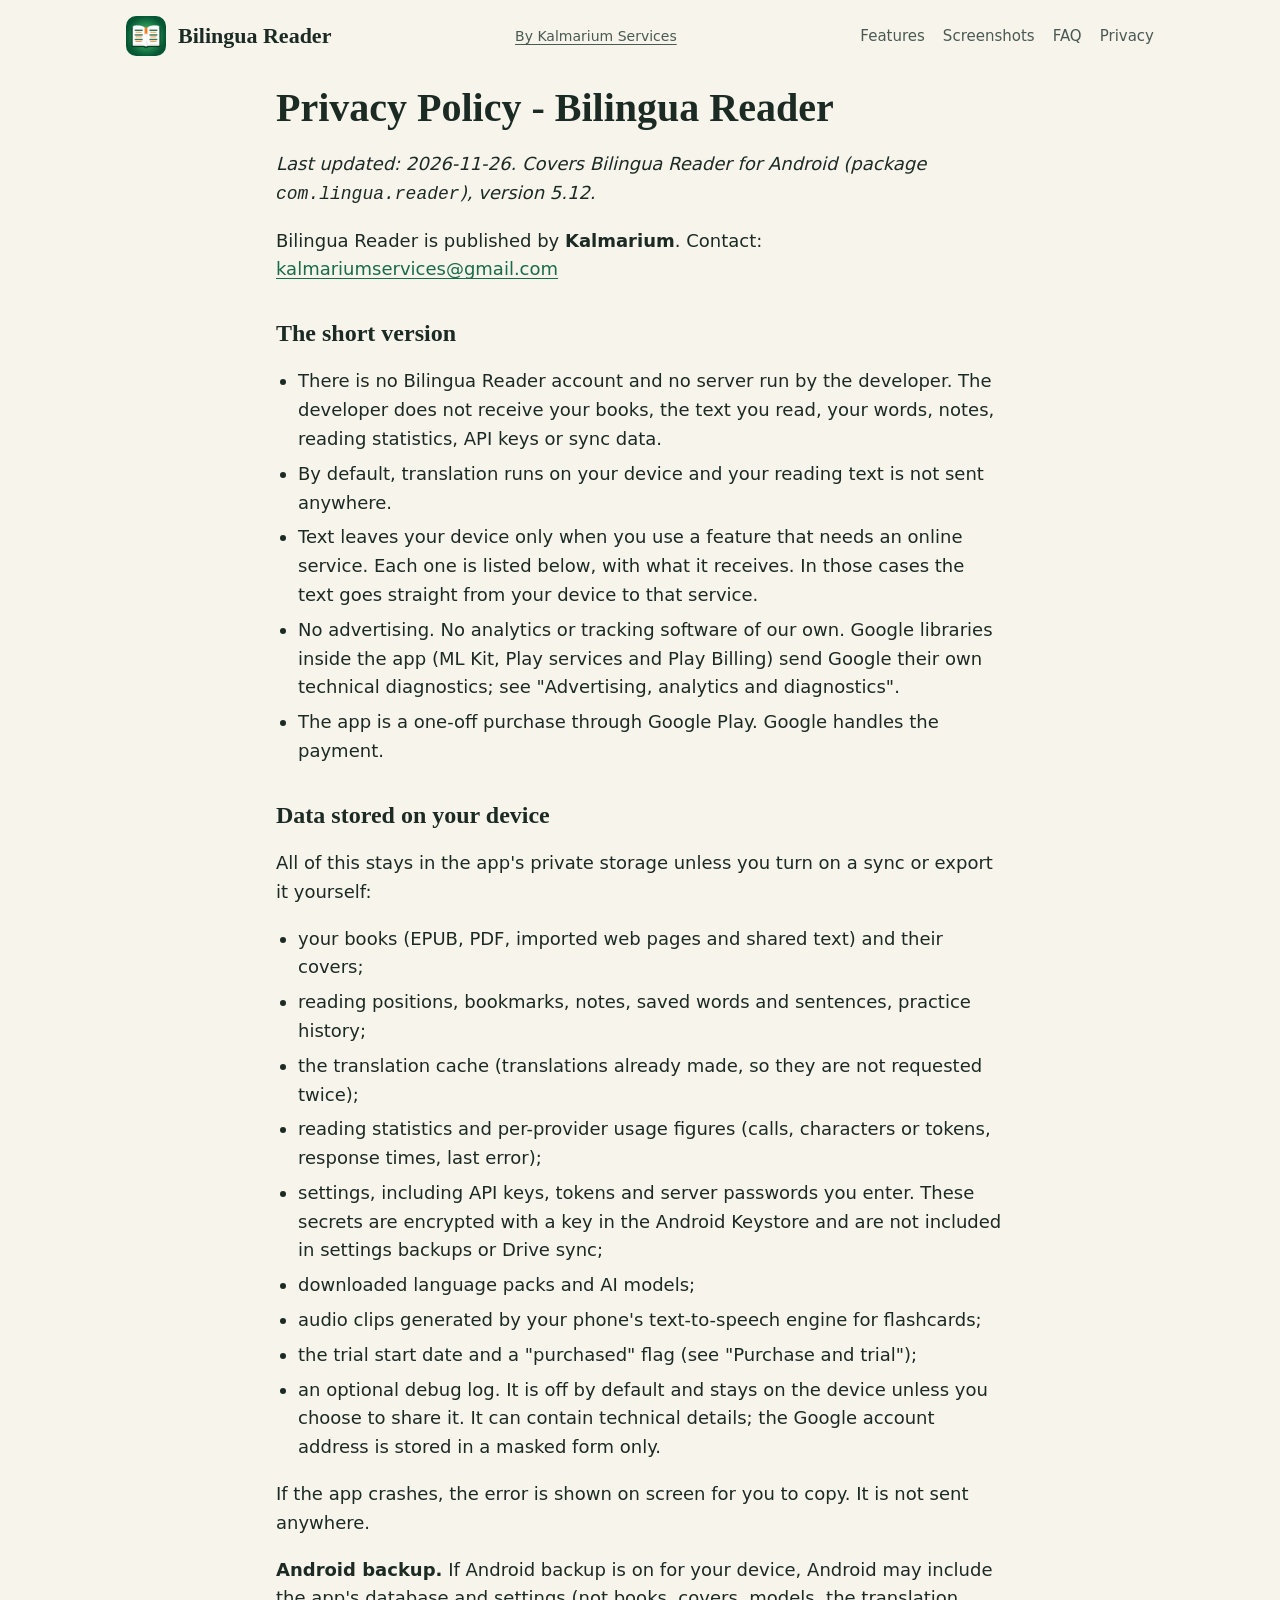
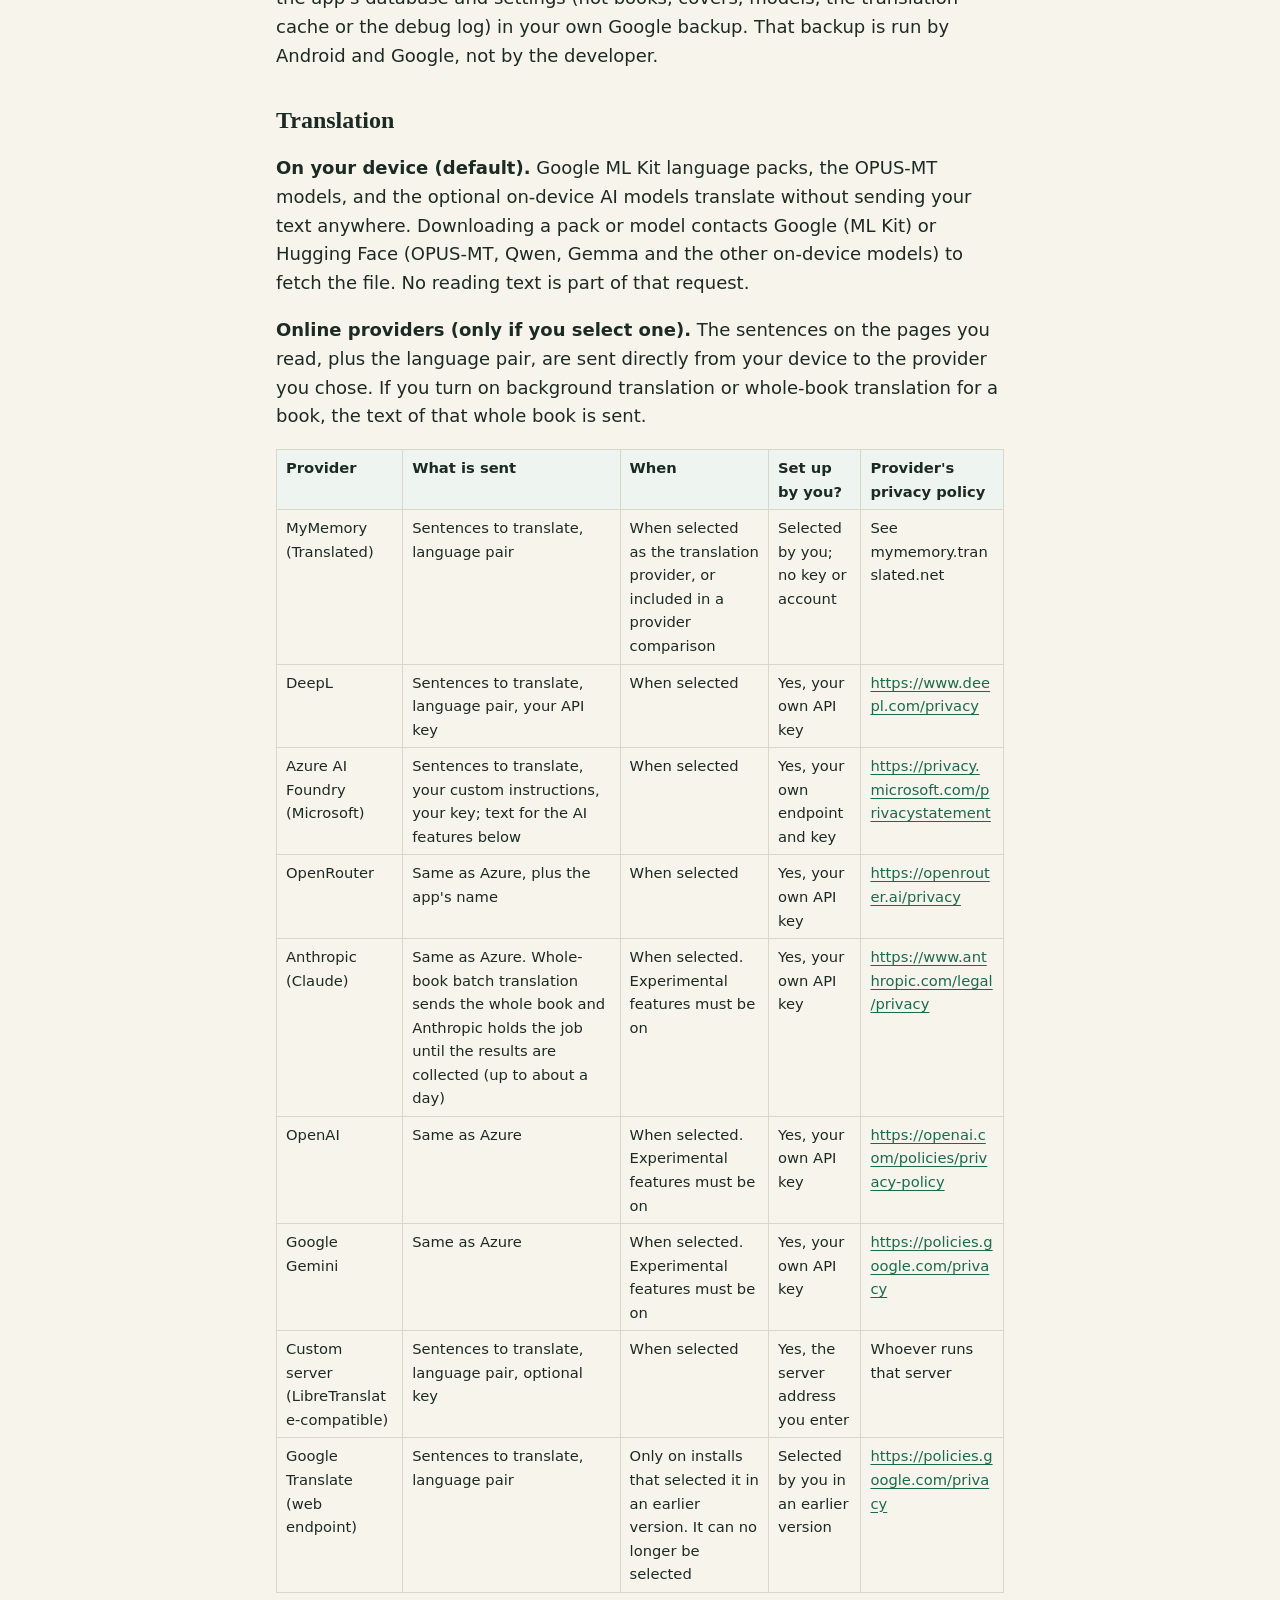
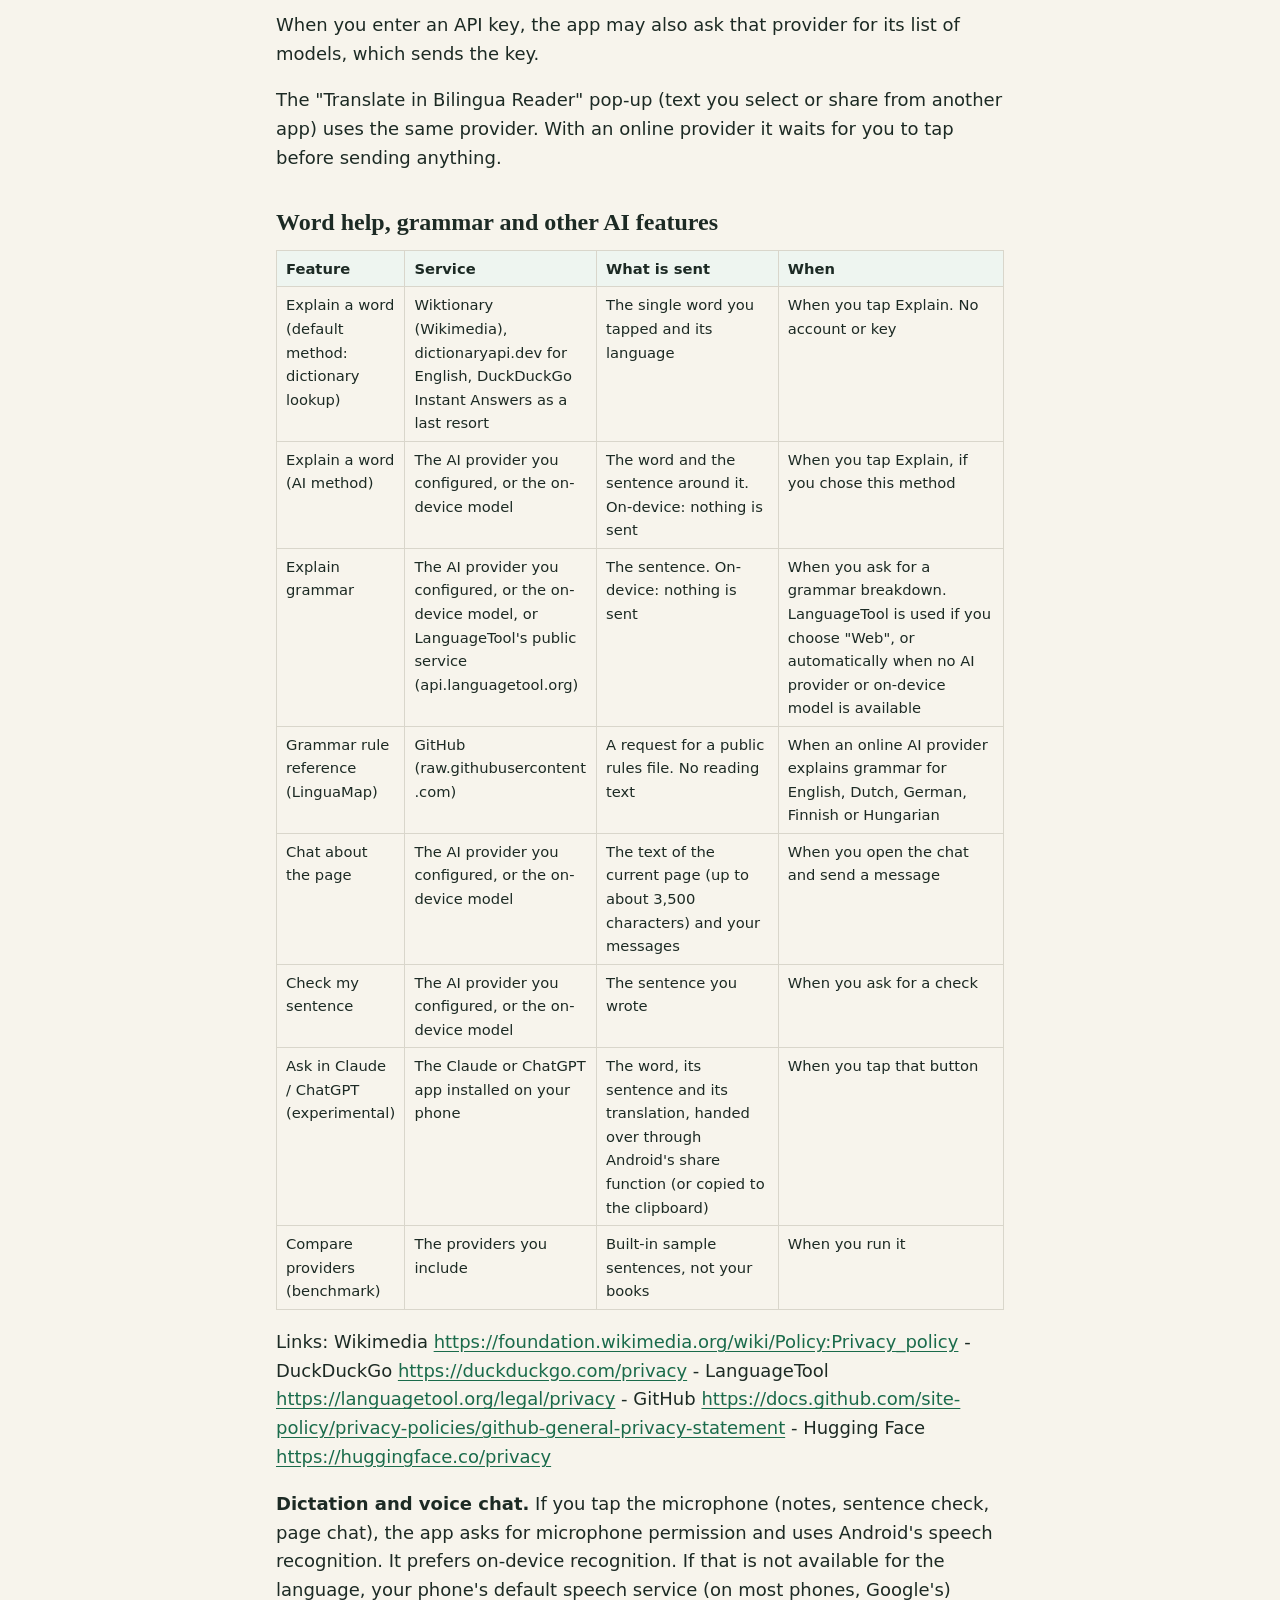
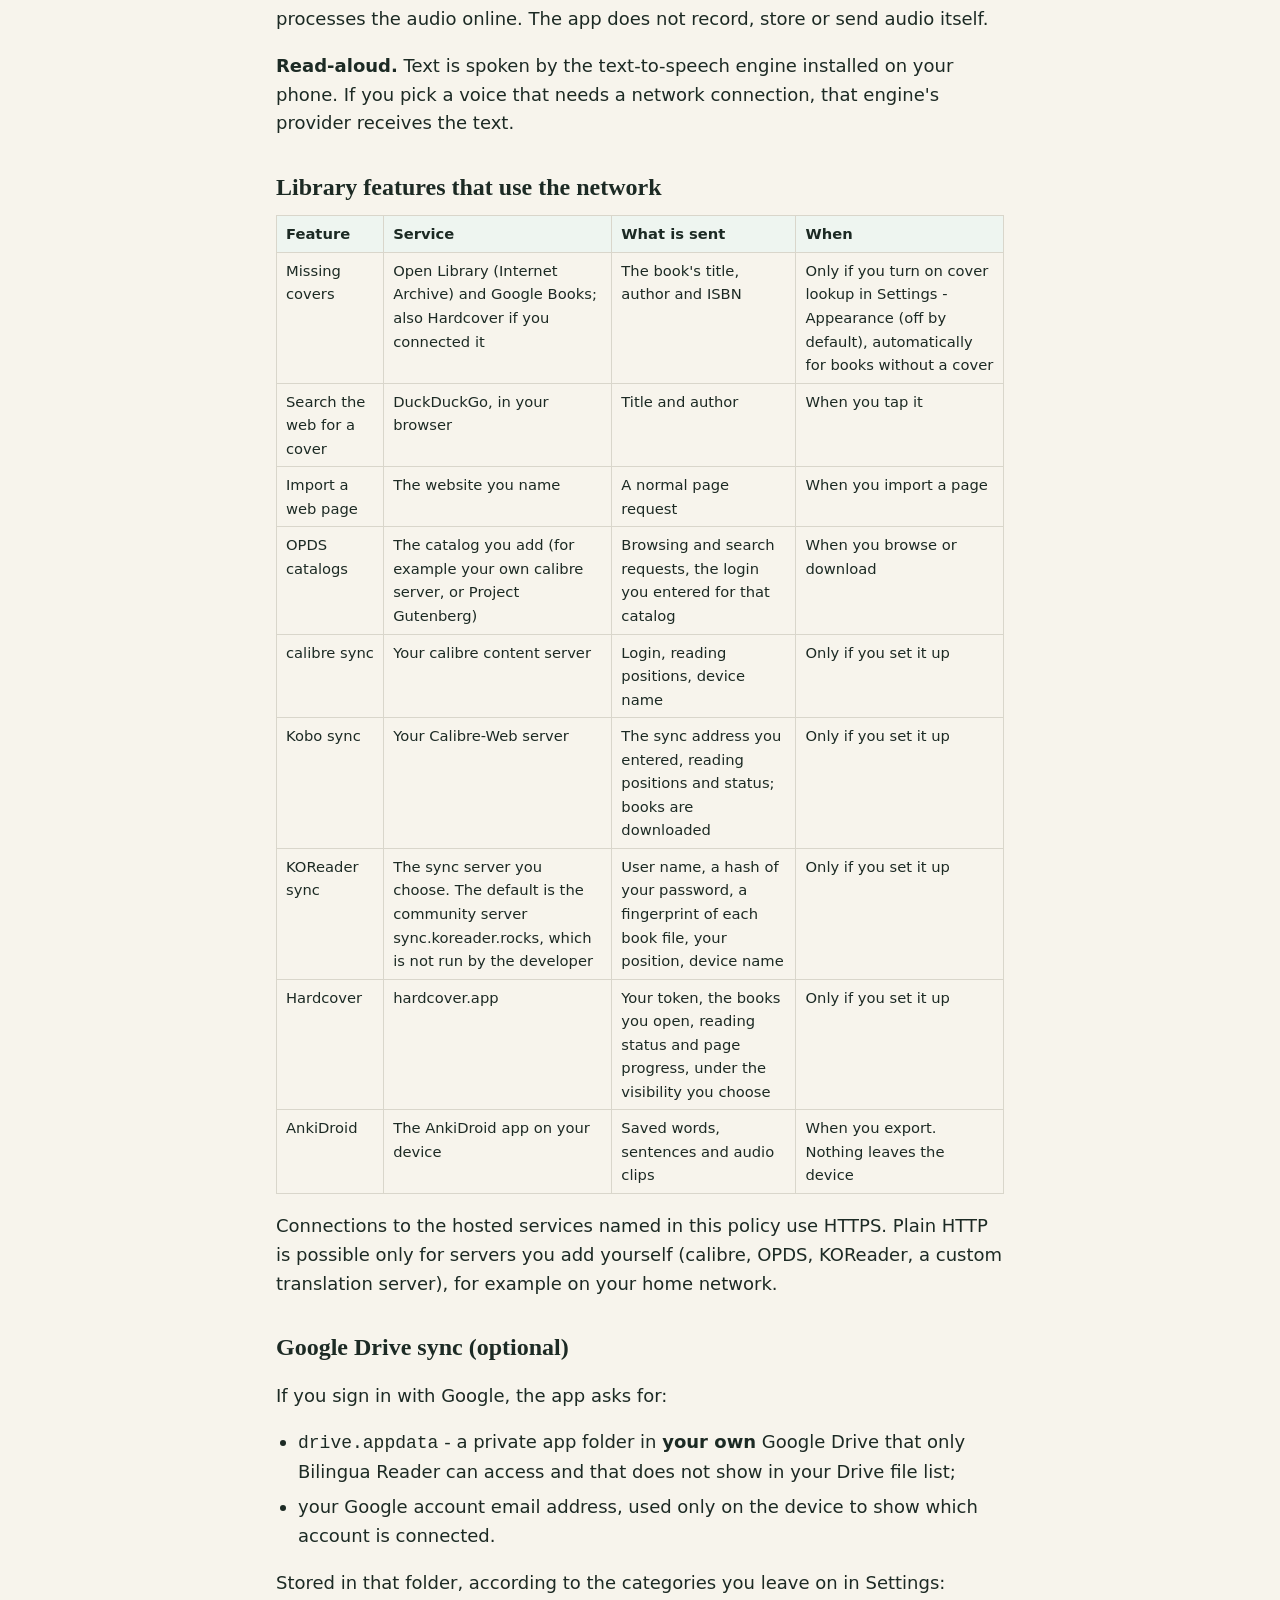
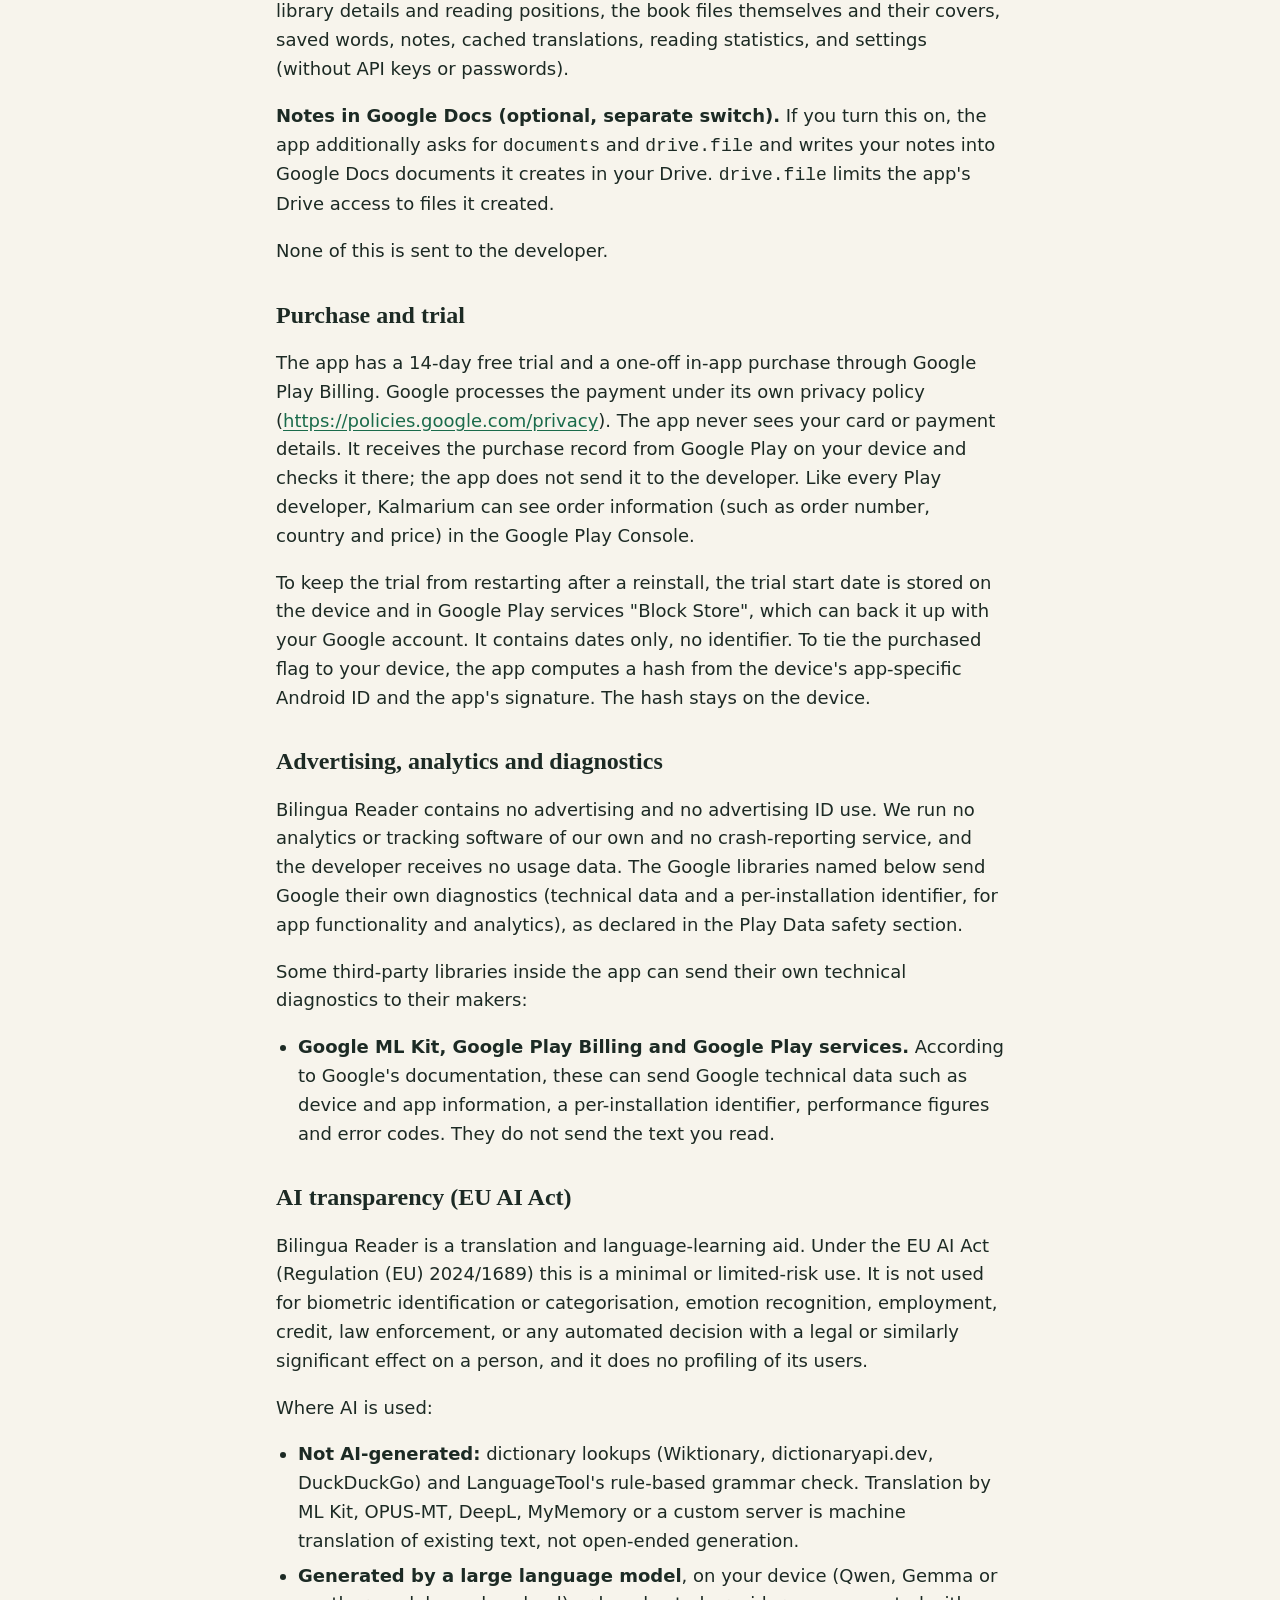
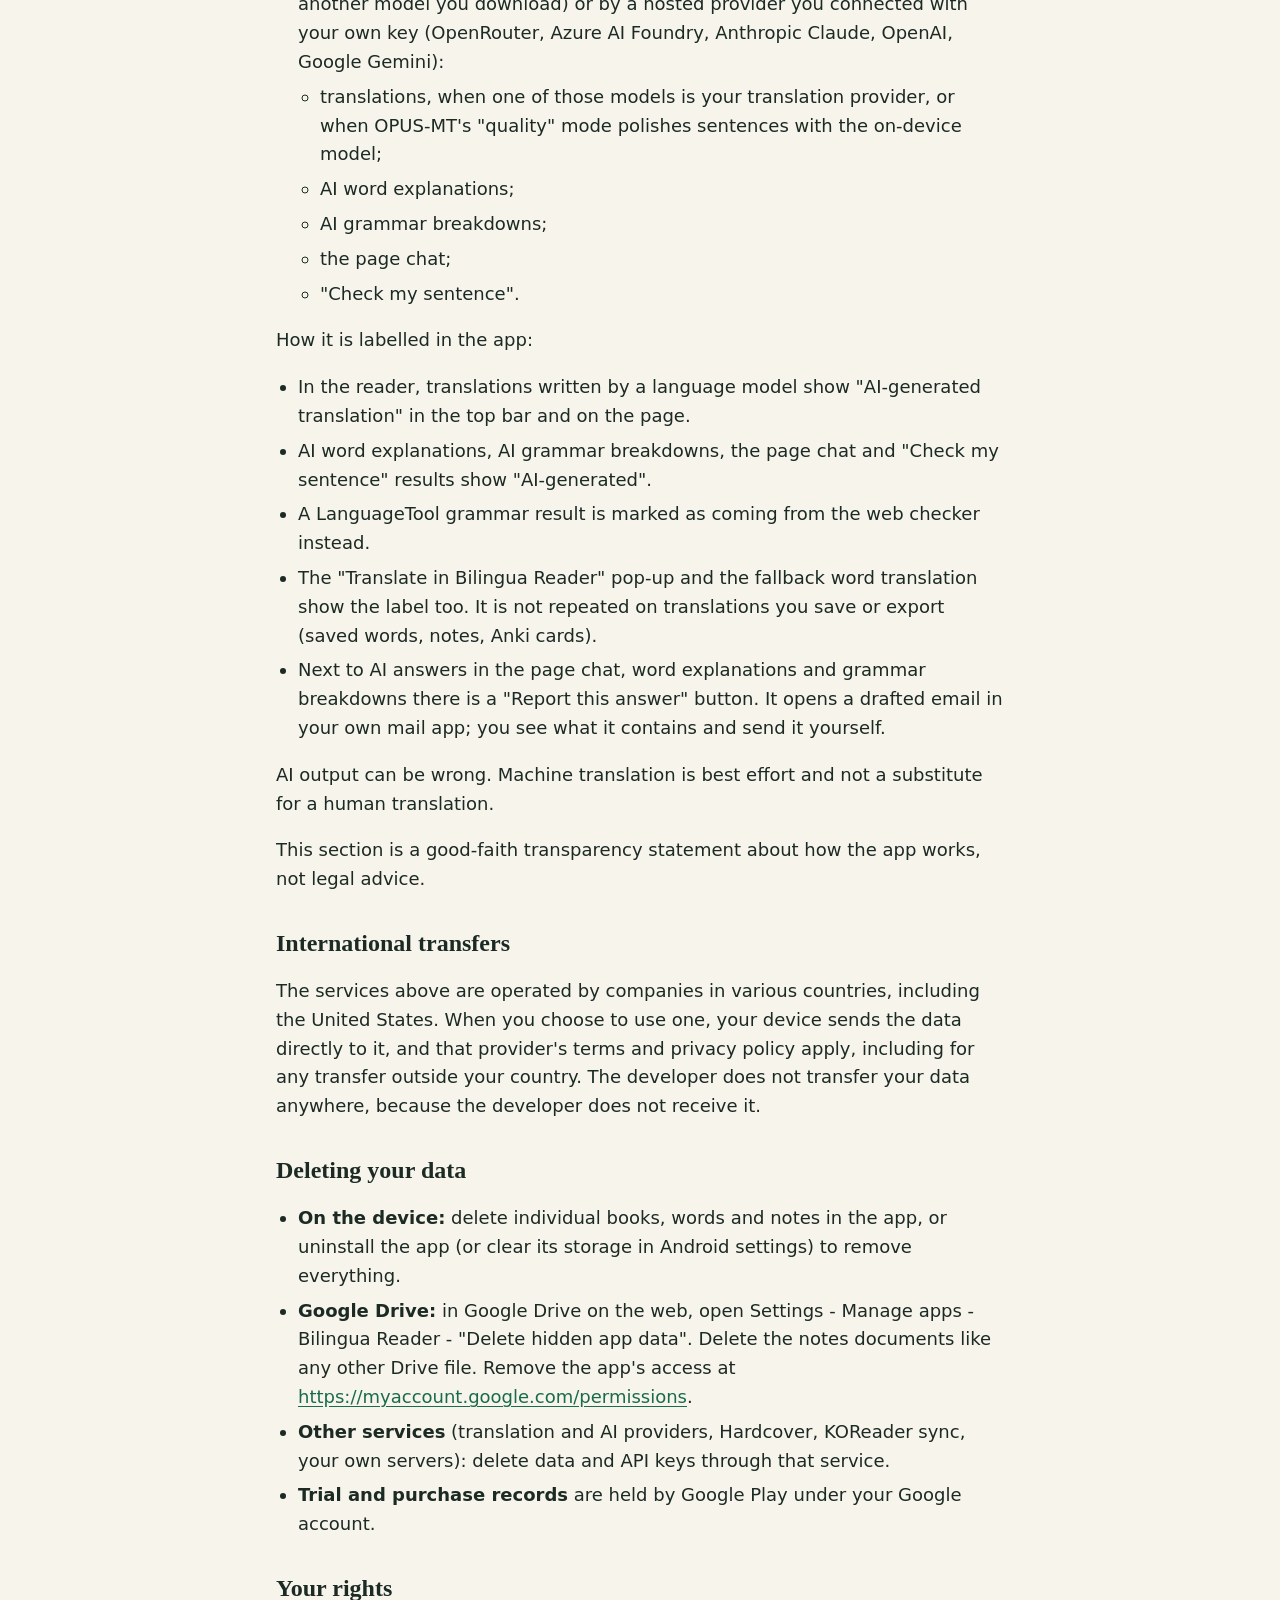
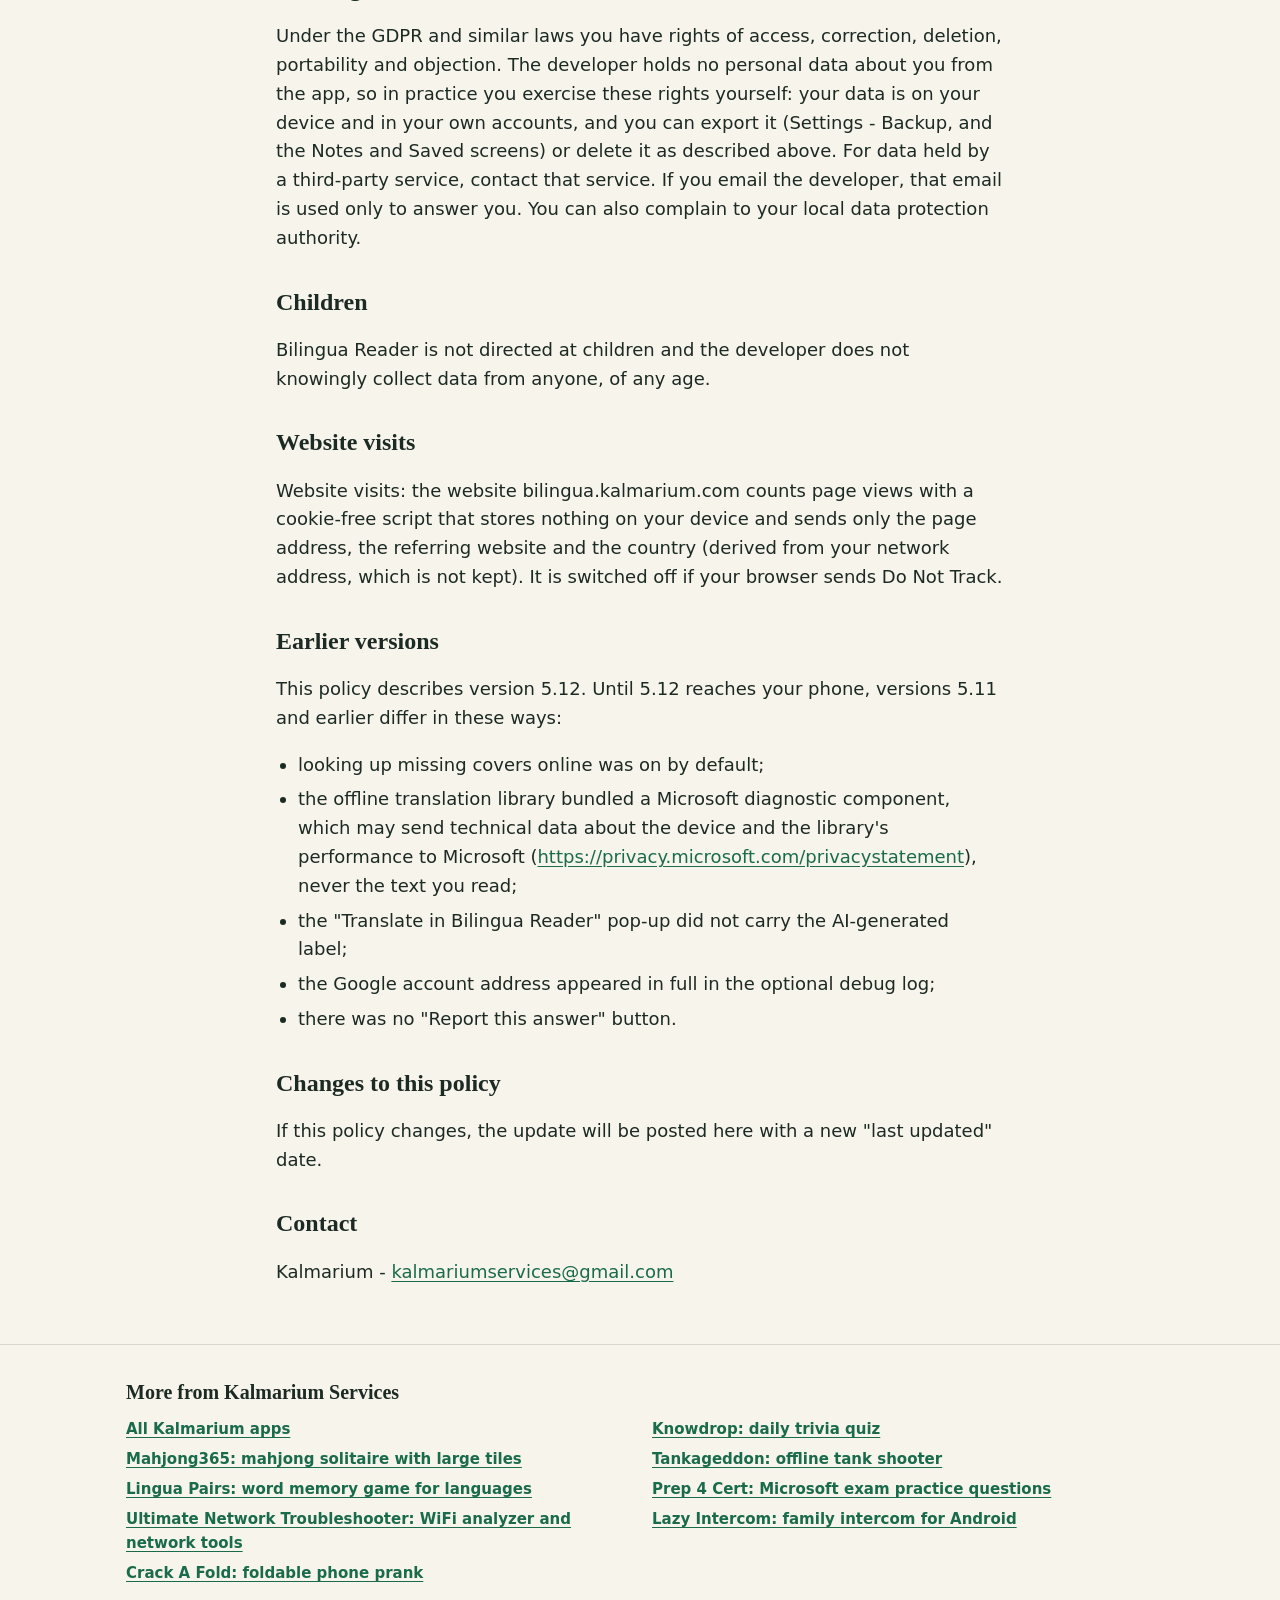
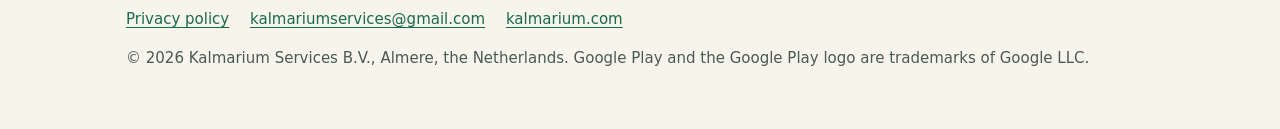
==== commit 6b5bbf0c: "seo: brand roll-out on home and privacy pages (byline, footer sister links, shared Organization node" ====
--- a/privacy-policy.html
+++ b/privacy-policy.html
@@ -30,6 +30,7 @@
 <header class="site">
   <div class="wrap">
     <a class="brand" href="/"><img src="/img/icon-192.png" width="40" height="40" alt="Bilingua Reader app icon">Bilingua Reader</a>
+    <a class="byline" href="https://apps.kalmarium.com/?utm_source=bilingua&amp;utm_medium=byline">By Kalmarium Services</a>
     <nav aria-label="Main">
       <a href="/#features">Features</a>
       <a href="/#screens">Screenshots</a>
@@ -345,17 +346,20 @@
 </main>
 <footer class="site">
   <div class="wrap">
-    <h2>More from Kalmarium</h2>
+    <h2>More from Kalmarium Services</h2>
     <ul class="more">
-      <li><a href="https://knowdrop.kalmarium.com">Knowdrop - daily trivia quiz</a></li>
-      <li><a href="https://lingua.kalmarium.com">Lingua Pairs - translation memory game</a></li>
-      <li><a href="https://netcheck.kalmarium.com">Ultimate Network Troubleshooter - Wi-Fi and network analyzer</a></li>
-      <li><a href="https://prep4cert.kalmarium.com">Prep 4 Cert - certification exam practice</a></li>
-      <li><a href="https://tankageddon.kalmarium.com">Tankageddon - tank battle game</a></li>
-      <li><a href="https://crackafold.kalmarium.com">Crack A Fold - foldable phone crack prank</a></li>
+      <li><a href="https://apps.kalmarium.com/?utm_source=bilingua&amp;utm_medium=footer">All Kalmarium apps</a></li>
+      <li><a href="https://knowdrop.kalmarium.com/?utm_source=bilingua&amp;utm_medium=footer&amp;utm_campaign=sister">Knowdrop: daily trivia quiz</a></li>
+      <li><a href="https://mahjong365.kalmarium.com/?utm_source=bilingua&amp;utm_medium=footer&amp;utm_campaign=sister">Mahjong365: mahjong solitaire with large tiles</a></li>
+      <li><a href="https://tankageddon.kalmarium.com/?utm_source=bilingua&amp;utm_medium=footer&amp;utm_campaign=sister">Tankageddon: offline tank shooter</a></li>
+      <li><a href="https://lingua.kalmarium.com/?utm_source=bilingua&amp;utm_medium=footer&amp;utm_campaign=sister">Lingua Pairs: word memory game for languages</a></li>
+      <li><a href="https://prep4cert.kalmarium.com/?utm_source=bilingua&amp;utm_medium=footer&amp;utm_campaign=sister">Prep 4 Cert: Microsoft exam practice questions</a></li>
+      <li><a href="https://netcheck.kalmarium.com/?utm_source=bilingua&amp;utm_medium=footer&amp;utm_campaign=sister">Ultimate Network Troubleshooter: WiFi analyzer and network tools</a></li>
+      <li><a href="https://intercom.kalmarium.com/?utm_source=bilingua&amp;utm_medium=footer&amp;utm_campaign=sister">Lazy Intercom: family intercom for Android</a></li>
+      <li><a href="https://crackafold.kalmarium.com/?utm_source=bilingua&amp;utm_medium=footer&amp;utm_campaign=sister">Crack A Fold: foldable phone prank</a></li>
     </ul>
     <p class="legal"><a href="/privacy-policy.html">Privacy policy</a> <a href="mailto:kalmariumservices@gmail.com">kalmariumservices@gmail.com</a> <a href="https://kalmarium.com">kalmarium.com</a></p>
-    <p>Bilingua Reader, formerly Lingua Reader, is made by Kalmarium. Google Play is a trademark of Google LLC.</p>
+    <p>&copy; 2026 Kalmarium Services B.V., Almere, the Netherlands. Google Play and the Google Play logo are trademarks of Google LLC.</p>
   </div>
 </footer>
 </body>
